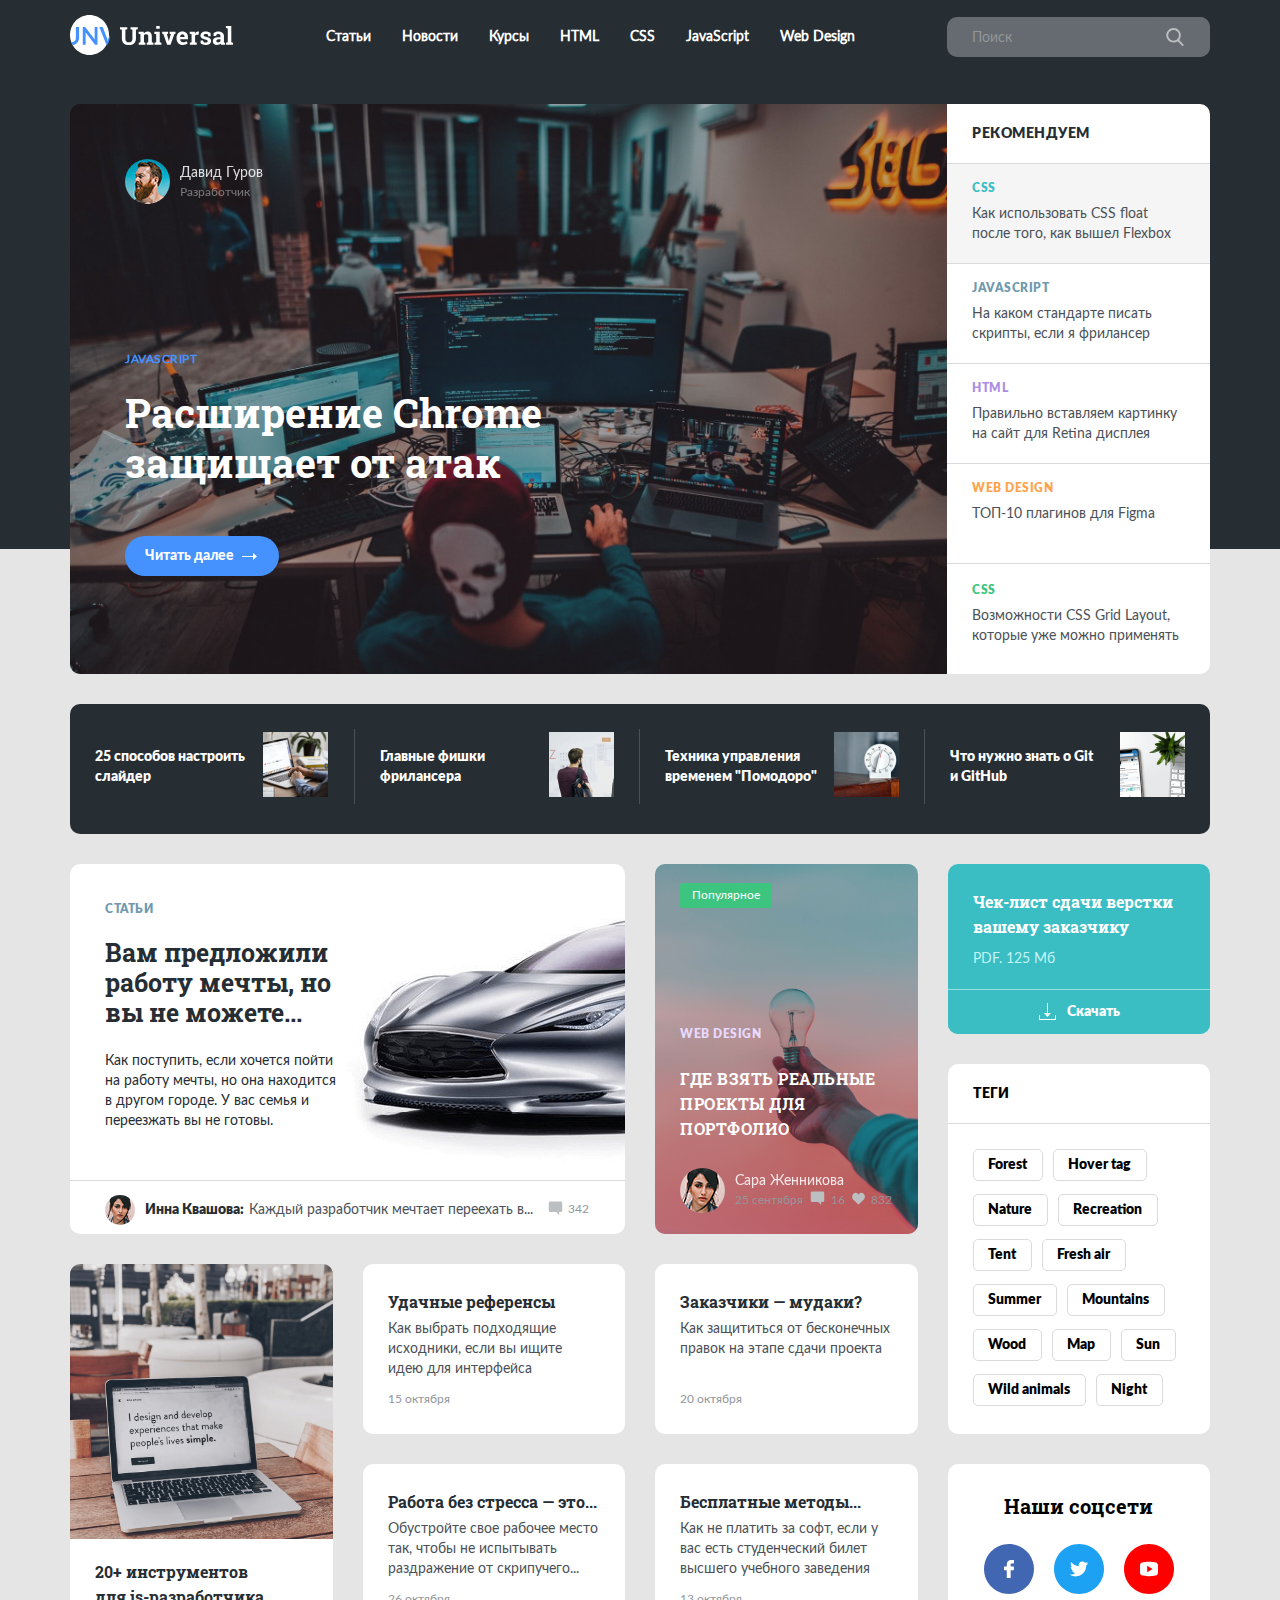
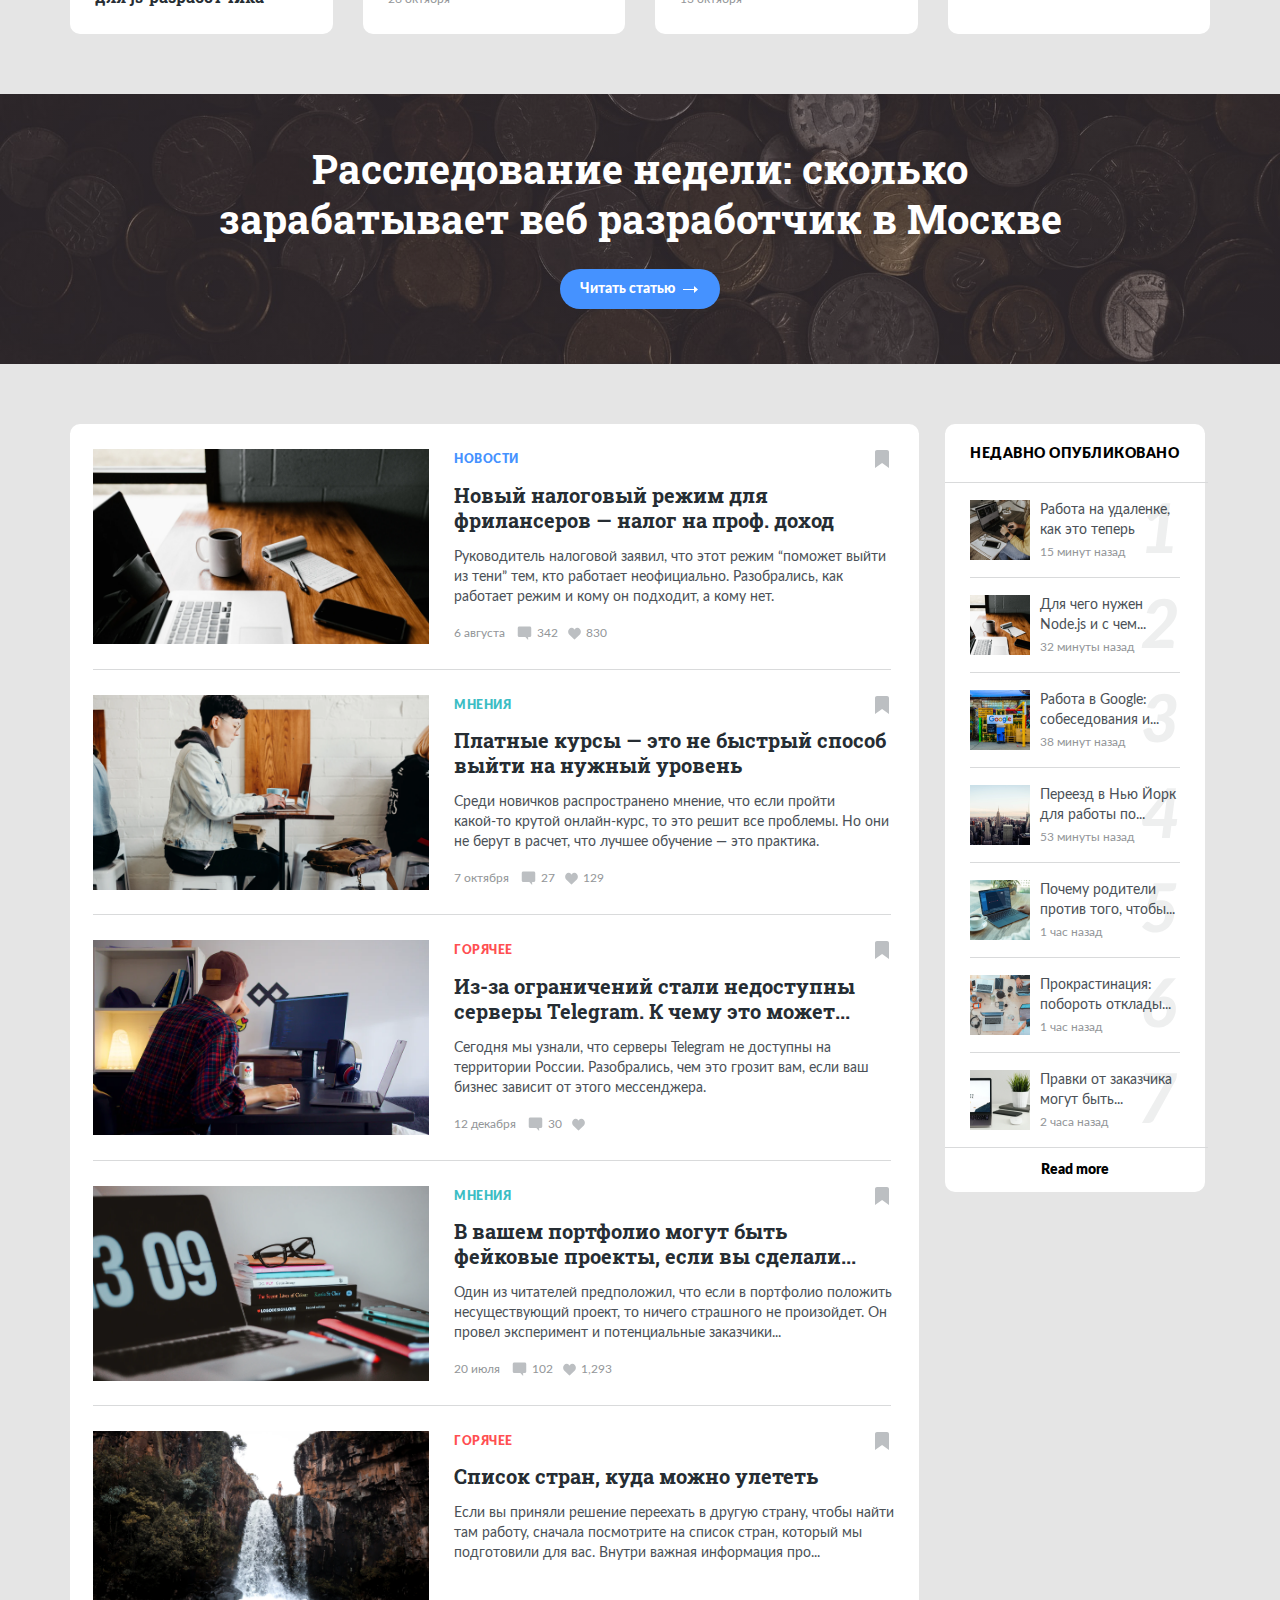
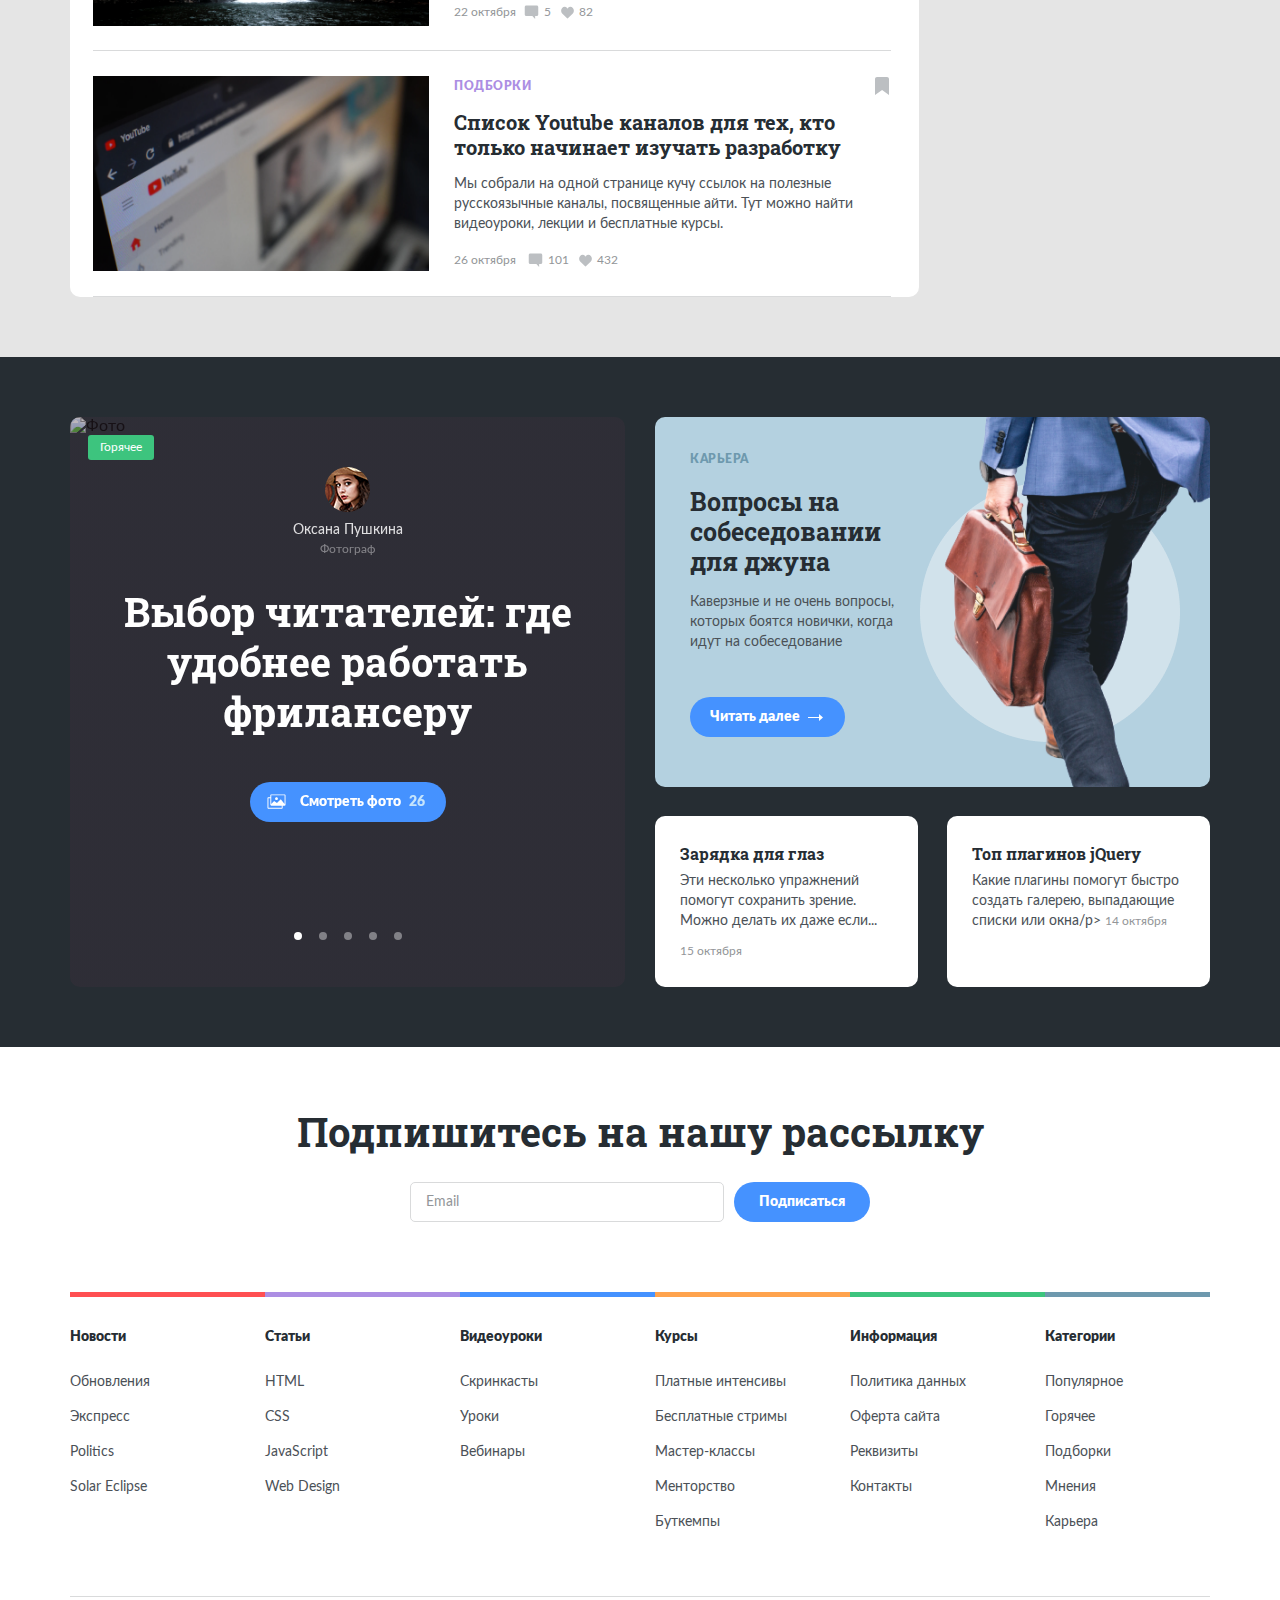
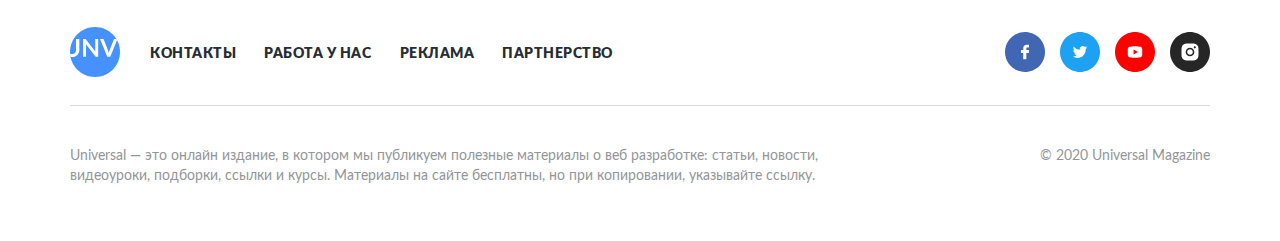
==== index.html @ e19dc3a5 "a" ====
<!DOCTYPE html>
<html lang="ru">

<head>
  <meta charset="UTF-8">
  <meta name="viewport" content="width=device-width, initial-scale=1.0">
  <title>Universal - свежие новости о веб-разработке</title>
  <link rel="icon" href="img/favicon.ico" type="image/x-icon">
  <link href="https://fonts.googleapis.com/css2?family=Roboto+Slab:wght@700&display=swap" rel="stylesheet">
  <link rel="stylesheet" href="css/swiper-bundle.min.css">
  <link rel="stylesheet" href="css/style.css">
</head>

<body>
  <header class="header">
    <div class="container">
      <div class="header-nav">
        <a href="/universal" class="header__logo">
          <img src="img/header/main-logo.svg" alt="Universal" class="header-nav__logo">
        </a>
        <div class="header__wrapper header__wrapper_mobile">
          <ul class="header-nav__ul header-nav__ul_mobile_visible">
            <li class="header-nav__item_mobile_visible">
              <form action="#" class="header-nav__search">
                <input type="text" class="header-nav__input" placeholder="Поиск">
                <button class="header-nav__button">
                  <img src="img/header/Search-icon.svg" alt="Иконка: поиск">
                </button>
              </form>
            </li>
            <li class="header-nav__item"><a href="#" class="header-nav__link">Статьи</a></li>
            <li class="header-nav__item"><a href="#" class="header-nav__link">Новости</a></li>
            <li class="header-nav__item"><a href="#" class="header-nav__link">Курсы</a></li>
            <li class="header-nav__item"><a href="#" class="header-nav__link">HTML</a></li>
            <li class="header-nav__item"><a href="#" class="header-nav__link">CSS</a></li>
            <li class="header-nav__item"><a href="#" class="header-nav__link">JavaScript</a></li>
            <li class="header-nav__item"><a href="#" class="header-nav__link">Web Design</a></li>
          </ul>
        </div>
        <form action="#" class="header-nav__search header-nav__search_mobile_hidden">
          <input type="text" class="header-nav__input" placeholder="Поиск">
          <button class="header-nav__button">
            <img src="img/header/Search-icon.svg" alt="Иконка: поиск">
          </button>
        </form>
        <button class="menu-button header-nav__menu-button">
          <span class="menu-button__line"></span>
          <span class="menu-button__line"></span>
          <span class="menu-button__line"></span>
        </button>
      </div>
    </div>
  </header>

  <main class="main-info">
    <div class="container">
      <div class="main-info__wrapper">
        <div id="css" class="main-info__left main-info__left_active">
          <img src="img/main/main-bg.jpg" alt="#" class="main-info__image">
          <a href="#" class="main-info__profile">
            <img src="img/main/user-avatar.png" alt="Давид Гуров" class="main-info__avatar">
            <div class="main-info__user">
              <span class="main-info__username">Давид Гуров</span>
              <span class="main-info__text">Разработчик</span>
            </div>
          </a>
          <div class="main-info__text-wrapper">
            <div class="main-info__text-block">
              <span class="main-info__subtitle">JavaScript</span>
              <h1 class="main-info__title">Расширение Chrome защищает от атак</h1>
            </div>
            <a href="/universal/article.html" class="button main-info__button">
              <span class="button__text">Читать далее</span>
              <img src="img/Button-Arrow.svg" alt="Иконка: стрелка" class="button__arrow">
            </a>
          </div>
        </div>
        <div id="javascript" class="main-info__left">
          <img src="img/news/photo-large-1.png" alt="#" class="main-info__image">
          <a href="/universal/article.html" class="main-info__profile">
            <img src="img/main/user-avatar.png" alt="Давид Гуров" class="main-info__avatar">
            <div class="main-info__user">
              <span class="main-info__username">Давид Гуров</span>
              <span class="main-info__text">Разработчик</span>
            </div>
          </a>
          <div class="main-info__text-wrapper">
            <div class="main-info__text-block">
              <span class="main-info__subtitle">JavaScript</span>
              <h1 class="main-info__title">Расширение Firefox защищает от атак</h1>
            </div>
            <a href="#" class="button main-info__button">
              <span class="button__text">Читать далее</span>
              <img src="img/Button-Arrow.svg" alt="Иконка: стрелка" class="button__arrow">
            </a>
          </div>
        </div>
        <div id="html" class="main-info__left">
          <img src="img/news/photo-large-2.png" alt="#" class="main-info__image">
          <a href="/universal/article.html" class="main-info__profile">
            <img src="img/main/user-avatar.png" alt="Давид Гуров" class="main-info__avatar">
            <div class="main-info__user">
              <span class="main-info__username">Давид Гуров</span>
              <span class="main-info__text">Разработчик</span>
            </div>
          </a>
          <div class="main-info__text-wrapper">
            <div class="main-info__text-block">
              <span class="main-info__subtitle">JavaScript</span>
              <h1 class="main-info__title">Расширение Yandex защищает от атак</h1>
            </div>
            <a href="/universal/article.html" class="button main-info__button">
              <span class="button__text">Читать далее</span>
              <img src="img/Button-Arrow.svg" alt="Иконка: стрелка" class="button__arrow">
            </a>
          </div>
        </div>
        <div id="web-design" class="main-info__left">
          <img src="img/other-articles/slider-1.jpg" alt="#" class="main-info__image">
          <a href="#" class="main-info__profile">
            <img src="img/main/user-avatar.png" alt="Давид Гуров" class="main-info__avatar">
            <div class="main-info__user">
              <span class="main-info__username">Давид Гуров</span>
              <span class="main-info__text">Разработчик</span>
            </div>
          </a>
          <div class="main-info__text-wrapper">
            <div class="main-info__text-block">
              <span class="main-info__subtitle">JavaScript</span>
              <h1 class="main-info__title">Расширение Opera защищает от атак</h1>
            </div>
            <a href="/universal/article.html" class="button main-info__button">
              <span class="button__text">Читать далее</span>
              <img src="img/Button-Arrow.svg" alt="Иконка: стрелка" class="button__arrow">
            </a>
          </div>
        </div>
        <div id="css-grid" class="main-info__left">
          <img src="img/news/photo-large-6.png" alt="#" class="main-info__image">
          <a href="#" class="main-info__profile">
            <img src="img/main/user-avatar.png" alt="Давид Гуров" class="main-info__avatar">
            <div class="main-info__user">
              <span class="main-info__username">Давид Гуров</span>
              <span class="main-info__text">Разработчик</span>
            </div>
          </a>
          <div class="main-info__text-wrapper">
            <div class="main-info__text-block">
              <span class="main-info__subtitle">JavaScript</span>
              <h1 class="main-info__title">Расширение Edge защищает от атак</h1>
            </div>
            <a href="/universal/article.html" class="button main-info__button">
              <span class="button__text">Читать далее</span>
              <img src="img/Button-Arrow.svg" alt="Иконка: стрелка" class="button__arrow">
            </a>
          </div>
        </div>
        <div class="main-info__right">
          <div class="main-info__recommend">
            <h2 class="main-info__recommend-title">Рекомендуем</h2>
          </div>
          <div class="main-info__tabs-wrapper">
            <div class="main-info__tabs">
              <div data-target="#css" class="main-info__tab main-info__tab_active">
                <h3 class="main-info__tab-title main-info__tab-title_css">Css</h3>
                <p class="main-info__tab-text">Как использовать <span class="main-info__tab-text_uppercase">css</span>
                  float после
                  того, как вышел Flexbox</p>
              </div>
              <div data-target="#javascript" class="main-info__tab">
                <h3 class="main-info__tab-title main-info__tab-title_js">JavaScript</h3>
                <p class="main-info__tab-text">На каком стандарте писать скрипты, если я фрилансер</p>
              </div>
              <div data-target="#html" class="main-info__tab">
                <h3 class="main-info__tab-title main-info__tab-title_html">Html</h3>
                <p class="main-info__tab-text">Правильно вставляем картинку на сайт для Retina дисплея</p>
              </div>
              <div data-target="#web-design" class="main-info__tab">
                <h3 class="main-info__tab-title main-info__tab-title_web">Web Design</h3>
                <p class="main-info__tab-text"><span class="main-info__tab-text_uppercase">Топ</span>-10 плагинов для
                  Figma</p>
              </div>
              <div data-target="#css-grid" class="main-info__tab">
                <h3 class="main-info__tab-title main-info__tab-title_css-green">Css</h3>
                <p class="main-info__tab-text">Возможности <span class="main-info__tab-text_uppercase">Css</span> Grid
                  Layout,
                  которые
                  уже можно применять</p>
              </div>
            </div>
          </div>
        </div>
      </div>
    </div>
  </main>

  <section class="articles">
    <div class="container">
      <div class="features">
        <div class="features__wrapper">
          <h2 class="features__title features__title_slider"><a href="#" class="features__link">25 способов настроить слайдер</a></h2>
          <a href="#" class="features__link"><img src="img/articles/feature-1.png" alt="Фото: 25 способов настроить слайдер" class="features__img"></a>
        </div>
        <div class="features__wrapper">
          <h2 class="features__title"><a href="#" class="features__link">Главные фишки фрилансера</a></h2>
          <a href="#" class="features__link"><img src="img/articles/feature-2.png" alt="Фото: Главные фишки фрилансера" class="features__img"></a>
        </div>
        <div class="features__wrapper">
          <h2 class="features__title features__title_pomodoro"><a href="#" class="features__link">Техника управления временем "Помодоро"</a></h2>
          <a href="#" class="features__link">
            <img src="img/articles/feature-3.png" alt="Фото: Техника управления временем ''Помодоро''"
              class="features__img">
          </a>
        </div>
        <div class="features__wrapper">
          <h2 class="features__title"><a href="#" class="features__link">Что нужно знать о Git и&nbsp;GitHub</a></h2>
          <a href="#" class="features__link"><img src="img/articles/feature-4.png" alt="Фото: Что нужно знать о Git и GitHub" class="features__img"></a>
        </div>
      </div>
      <div class="articles-grid">
        <div class="dreamwork articles__card articles__card_dreamwork">
          <a href="/universal/article.html" class="dreamwork__card-link">
            <div class="dreamwork__text">
              <span class="dreamwork__subtitle">Статьи</span>
              <h2 class="dreamwork__title">Вам предложили работу мечты, но вы не можете...</h2>
              <p class="dreamwork__description">Как поступить, если хочется пойти на работу мечты, но она находится
                в&nbsp;другом городе. У вас семья и переезжать вы не
                готовы.</p>
            </div>
          </a>
          <div class="dreamwork__wrapper">
            <img src="img/articles/user-img.png" alt="Аватар пользователя" class="dreamwork__avatar">
            <span class="dreamwork__username">Инна Квашова:</span>
            <span class="dreamwork__comment">Каждый разработчик мечтает переехать в...</span>
            <a href="/universal/article.html#comments" class="dreamwork__link">
              <svg width="15" height="14" viewBox="0 0 15 14" fill="none" xmlns="http://www.w3.org/2000/svg">
                <path fill-rule="evenodd" clip-rule="evenodd"
                  d="M11.1346 10.9998V13.9998L8.36064 10.9998H2.25C1.42157 10.9998 0.75 10.3282 0.75 9.49976V1.99976C0.75 1.17133 1.42157 0.499756 2.25 0.499756H12.75C13.5784 0.499756 14.25 1.17133 14.25 1.99976V9.49976C14.25 10.3282 13.5784 10.9998 12.75 10.9998H11.1346Z"
                  fill="currentColor" />
              </svg>
            </a>
            <span class="numbers dreamwork__comment-numbers">342</span>
          </div>
        </div>
        <div class="web-design articles__card articles__card_web-design">
          <a href="/universal/article.html" class="web-design__card-link">
            <div class="web-design__text">
              <span class="web-design__subtitle">Web Design</span>
              <h2 class="web-design__title">Где взять реальные проекты для портфолио</h2>
            </div>
          </a>
          <div class="web-design__wrapper">
            <img src="img/articles/user-img.png" alt="Аватар пользователя" class="web-design__avatar">
            <div class="web-design__link-text">
              <span class="web-design__username">Сара Женникова</span>
              <div class="web-design__comment">
                <time class="date web-design__date" datetime="2020-09-25">25 сентября</time>
                <a href="/universal/article.html#comments" class="web-design__link">
                  <svg width="15" height="14" viewBox="0 0 15 14" fill="none" xmlns="http://www.w3.org/2000/svg">
                    <path fill-rule="evenodd" clip-rule="evenodd"
                      d="M11.1346 10.9998V13.9998L8.36064 10.9998H2.25C1.42157 10.9998 0.75 10.3282 0.75 9.49976V1.99976C0.75 1.17133 1.42157 0.499756 2.25 0.499756H12.75C13.5784 0.499756 14.25 1.17133 14.25 1.99976V9.49976C14.25 10.3282 13.5784 10.9998 12.75 10.9998H11.1346Z"
                      fill="currentColor" />
                  </svg>
                </a>
                <span class="numbers web-design__numbers">16</span>
                <button class="heart web-design__button">
                  <svg width="13" height="13" viewBox="0 0 13 13" fill="none" xmlns="http://www.w3.org/2000/svg">
                    <path fill-rule="evenodd" clip-rule="evenodd"
                      d="M11.8391 1.96033C11.1701 1.2119 10.2807 0.800049 9.33459 0.800049C8.38831 0.800049 7.59423 1.2119 6.925 1.96033L6.49998 2.63921L6.075 1.96033C5.40597 1.2119 4.61164 0.800049 3.66557 0.800049C2.71953 0.800049 1.82982 1.2119 1.16086 1.96033C-0.220288 3.50554 -0.220288 6.01968 1.16086 7.56429L6.10991 12.3207C6.19083 12.4116 6.29157 12.4672 6.39682 12.4886C6.43211 12.4964 6.46761 12.5 6.50317 12.5C6.64318 12.5 6.78341 12.4403 6.89004 12.3207L11.8391 7.56429C13.2203 6.01968 13.2203 3.50554 11.8391 1.96033Z"
                      fill="currentColor" />
                  </svg>
                </button>
                <span class="numbers web-design__numbers">832</span>
              </div>
            </div>
          </div>
          <span class="web-design__label">Популярное</span>
        </div>
        <div class="tools articles__card articles__card_tools">
          <a href="/universal/article.html" class="tools__link">
            <img src="img/articles/tools-img.png" alt="Фото" class="tools__image">
            <h2 class="tools__title">20+ инструментов для js-разработчика</h2>
          </a>
        </div>
        <div class="other-article articles__card articles__card_referens">
          <a href="/universal/article.html" class="other-article__link">
            <h2 class="other-article__title">Удачные референсы</h2>
            <p class="other-article__description other-article__description_referens">Как выбрать подходящие исходники,
              если вы ищите идею для интерфейса</p>
            <time class="date other-article__date" datetime="2020-10-15">15 октября</time>
          </a>
        </div>
        <div class="other-article articles__card articles__card_customers">
          <a href="/universal/article.html" class="other-article__link">
            <h2 class="other-article__title">Заказчики — мудаки?</h2>
            <p class="other-article__description other-article__description_customers">Как защититься от бесконечных
              правок на этапе сдачи проекта</p>
            <time class="date other-article__date" datetime="2020-10-20">20 октября</time>
          </a>
        </div>
        <div class="other-article articles__card articles__card_work">
          <a href="/universal/article.html" class="other-article__link">
            <h2 class="other-article__title">Работа без стресса — это...</h2>
            <p class="other-article__description">Обустройте свое рабочее место так, чтобы не испытывать раздражение от
              скрипучего...</p>
            <time class="date other-article__date" datetime="2020-10-26">26 октября</time>
          </a>
        </div>
        <div class="other-article articles__card articles__card_free">
          <a href="/universal/article.html" class="other-article__link">
            <h2 class="other-article__title">Бесплатные методы...</h2>
            <p class="other-article__description other-article__description_free">Как не платить за софт, если у вас
              есть студенческий билет высшего
              учебного заведения</p>
            <time class="date other-article__date" datetime="2020-10-13">13 октября</time>
          </a>
        </div>
        <div class="download articles__card articles__card_download">
          <div class="download__text">
            <h2 class="download__title">Чек-лист сдачи верстки вашему заказчику</h2>
            <span class="download__subtitle">PDF. 125 Мб</span>
          </div>
          <button class="download__button">
            <img src="img/articles/Download.svg" alt="Иконка" class="download__icon">
            Скачать
          </button>
        </div>
        <div class="tags articles__card articles__card_tags">
          <h2 class="tags__title">Теги</h2>
          <div class="tags__group">
            <button class="tags__button"><span class="tags__button-text">Forest</span></button>
            <button class="tags__button"><span class="tags__button-text">Hover tag</span></button>
            <button class="tags__button"><span class="tags__button-text">Nature</span></button>
            <button class="tags__button"><span class="tags__button-text">Recreation</span></button>
            <button class="tags__button"><span class="tags__button-text">Tent</span></button>
            <button class="tags__button"><span class="tags__button-text">Fresh air</span></button>
            <button class="tags__button"><span class="tags__button-text">Summer</span></button>
            <button class="tags__button"><span class="tags__button-text">Mountains</span></button>
            <button class="tags__button"><span class="tags__button-text">Wood</span></button>
            <button class="tags__button"><span class="tags__button-text">Map</span></button>
            <button class="tags__button"><span class="tags__button-text">Sun</span></button>
            <button class="tags__button"><span class="tags__button-text">Wild animals</span></button>
            <button class="tags__button"><span class="tags__button-text">Night</span></button>
          </div>
        </div>
        <div class="social articles__card articles__card_social">
          <h2 class="social__title">Наши соцсети</h2>
          <div class="social-wrapper">
            <a href="https://www.facebook.com/" class="social__link" target="blank"><img src="img/facebook.svg" alt="Иконка" class="social__icon"></a>
            <a href="https://twitter.com/?lang=ru" class="social__link" target="blank"><img src="img/twitter.svg" alt="Иконка" class="social__icon"></a>
            <a href="https://www.youtube.com/?gl=RU&hl=ru" class="social__link" target="blank"><img src="img/youtube.svg" alt="Иконка" class="social__icon"></a>
          </div>
        </div>
      </div>
    </div>
  </section>

  <section class="promo">
    <div class="promo-wrapper">
      <h2 class="promo__title">Расследование недели: сколько зарабатывает веб разработчик в Москве</h2>
      <a href="/universal/article.html" class="button promo__button">
        <span class="button__text">Читать статью</span>
        <img src="img/Button-Arrow.svg" alt="Иконка: вперед" class="button__arrow">
      </a>
    </div>
  </section>

  <section class="news">
    <div class="container">
      <div class="news__wrapper">
        <div class="news__left">
          <div class="news__card">
            <a href="/universal/article.html" class="news__card-link"><img src="img/news/photo-large-1.png"
                alt="Новости" class="news__card-image"></a>
            <div class="news__card-text">
              <a href="/universal/article.html" class="news__card-link"><span
                  class="news__card-subtitle news__card-subtitle_blue">Новости</span></a>
              <h2 class="news__card-title"><a href="/universal/article.html" class="news__card-link">Новый налоговый
                  режим для фрилансеров — налог на проф. доход</a></h2>
              <p class="news__card-description"><a href="/universal/article.html" class="news__card-link">Руководитель
                  налоговой заявил, что этот режим “поможет выйти из тени” тем, кто работает неофициально. Разобрались,
                  как
                  работает режим и кому он подходит, а кому нет.</a></p>

              <div class="news__card-bottom">
                <span class="date news__card-date">6 августа</span>
                <a href="/universal/article.html#comments" class="news__card-bottom-link">
                  <svg width="15" height="14" viewBox="0 0 15 14" fill="none" xmlns="http://www.w3.org/2000/svg">
                    <path fill-rule="evenodd" clip-rule="evenodd"
                      d="M11.1346 10.9998V13.9998L8.36064 10.9998H2.25C1.42157 10.9998 0.75 10.3282 0.75 9.49976V1.99976C0.75 1.17133 1.42157 0.499756 2.25 0.499756H12.75C13.5784 0.499756 14.25 1.17133 14.25 1.99976V9.49976C14.25 10.3282 13.5784 10.9998 12.75 10.9998H11.1346Z"
                      fill="currentColor" />
                  </svg>
                </a>
                <span class="numbers news__card-numbers">342</span>
                <button class="heart news__card-button">
                  <svg width="13" height="13" viewBox="0 0 13 13" fill="none" xmlns="http://www.w3.org/2000/svg">
                    <path fill-rule="evenodd" clip-rule="evenodd"
                      d="M11.8391 1.96033C11.1701 1.2119 10.2807 0.800049 9.33459 0.800049C8.38831 0.800049 7.59423 1.2119 6.925 1.96033L6.49998 2.63921L6.075 1.96033C5.40597 1.2119 4.61164 0.800049 3.66557 0.800049C2.71953 0.800049 1.82982 1.2119 1.16086 1.96033C-0.220288 3.50554 -0.220288 6.01968 1.16086 7.56429L6.10991 12.3207C6.19083 12.4116 6.29157 12.4672 6.39682 12.4886C6.43211 12.4964 6.46761 12.5 6.50317 12.5C6.64318 12.5 6.78341 12.4403 6.89004 12.3207L11.8391 7.56429C13.2203 6.01968 13.2203 3.50554 11.8391 1.96033Z"
                      fill="currentColor" />
                  </svg>
                  </button>
                <span class="numbers news__card-numbers">830</span>
              </div>
              <div class="flag news__card-flag">
                <svg width="20" height="20" viewBox="0 0 20 20" fill="none" xmlns="http://www.w3.org/2000/svg">
                  <path fill-rule="evenodd" clip-rule="evenodd"
                    d="M5 1H15C16.1046 1 17 1.89543 17 3V19L10.0949 14L3 19V3C3 1.89543 3.89543 1 5 1Z"
                    fill="currentColor" />
                </svg>
              </div>
            </div>
          </div>
          <div class="news__card">
            <a href="/universal/article.html" class="news__card-link"><img src="img/news/photo-large-2.png" alt="Мнения"
                class="news__card-image"></a>
            <div class="news__card-text">
              <a href="/universal/article.html" class="news__card-link"><span
                  class="news__card-subtitle news__card-subtitle_bluegreen">Мнения</span></a>
              <h2 class="news__card-title"><a href="/universal/article.html" class="news__card-link">Платные курсы — это
                  не быстрый способ выйти на нужный уровень</a></h2>
              <p class="news__card-description"><a href="/universal/article.html" class="news__card-link">Среди новичков
                  распространено мнение, что если пройти <br> какой-то крутой онлайн-курс, то это решит все проблемы. Но
                  они не
                  берут в расчет, что лучшее обучение — это практика.</a></p>
              <div class="news__card-bottom">
                <span class="date news__card-date">7 октября</span>
                <a href="/universal/article.html#comments" class="news__card-bottom-link">
                  <svg width="15" height="14" viewBox="0 0 15 14" fill="none" xmlns="http://www.w3.org/2000/svg">
                    <path fill-rule="evenodd" clip-rule="evenodd"
                      d="M11.1346 10.9998V13.9998L8.36064 10.9998H2.25C1.42157 10.9998 0.75 10.3282 0.75 9.49976V1.99976C0.75 1.17133 1.42157 0.499756 2.25 0.499756H12.75C13.5784 0.499756 14.25 1.17133 14.25 1.99976V9.49976C14.25 10.3282 13.5784 10.9998 12.75 10.9998H11.1346Z"
                      fill="currentColor" />
                  </svg>
                </a>
                <span class="numbers news__card-numbers">27</span>
                <button class="heart news__card-button">
                  <svg width="13" height="13" viewBox="0 0 13 13" fill="none" xmlns="http://www.w3.org/2000/svg">
                    <path fill-rule="evenodd" clip-rule="evenodd"
                      d="M11.8391 1.96033C11.1701 1.2119 10.2807 0.800049 9.33459 0.800049C8.38831 0.800049 7.59423 1.2119 6.925 1.96033L6.49998 2.63921L6.075 1.96033C5.40597 1.2119 4.61164 0.800049 3.66557 0.800049C2.71953 0.800049 1.82982 1.2119 1.16086 1.96033C-0.220288 3.50554 -0.220288 6.01968 1.16086 7.56429L6.10991 12.3207C6.19083 12.4116 6.29157 12.4672 6.39682 12.4886C6.43211 12.4964 6.46761 12.5 6.50317 12.5C6.64318 12.5 6.78341 12.4403 6.89004 12.3207L11.8391 7.56429C13.2203 6.01968 13.2203 3.50554 11.8391 1.96033Z"
                      fill="currentColor" />
                  </svg>
                </button>
                <span class="numbers news__card-numbers">129</span>
              </div>
              <div class="flag news__card-flag">
                <svg width="20" height="20" viewBox="0 0 20 20" fill="none" xmlns="http://www.w3.org/2000/svg">
                  <path fill-rule="evenodd" clip-rule="evenodd"
                    d="M5 1H15C16.1046 1 17 1.89543 17 3V19L10.0949 14L3 19V3C3 1.89543 3.89543 1 5 1Z"
                    fill="currentColor" />
                </svg>
              </div>
            </div>
          </div>
          <div class="news__card">

            <a href="/universal/article.html" class="news__card-link"><img src="img/news/photo-large-3.png"
                alt="Горячее" class="news__card-image"></a>
            <div class="news__card-text">
              <a href="/universal/article.html" class="news__card-link"><span
                  class="news__card-subtitle news__card-subtitle_red">Горячее</span></a>
              <h2 class="news__card-title"><a href="/universal/article.html" class="news__card-link">Из-за ограничений
                  стали недоступны серверы Telegram. К чему это может...</a></h2>
              <p class="news__card-description"><a href="/universal/article.html" class="news__card-link">Сегодня мы
                  узнали, что серверы Telegram не доступны на территории России. Разобрались, чем это грозит вам, если
                  ваш
                  бизнес зависит от этого мессенджера.</a></p>

              <div class="news__card-bottom">
                <span class="date news__card-date">12 декабря</span>
                <a href="/universal/article.html#comments" class="news__card-bottom-link">
                  <svg width="15" height="14" viewBox="0 0 15 14" fill="none" xmlns="http://www.w3.org/2000/svg">
                    <path fill-rule="evenodd" clip-rule="evenodd"
                      d="M11.1346 10.9998V13.9998L8.36064 10.9998H2.25C1.42157 10.9998 0.75 10.3282 0.75 9.49976V1.99976C0.75 1.17133 1.42157 0.499756 2.25 0.499756H12.75C13.5784 0.499756 14.25 1.17133 14.25 1.99976V9.49976C14.25 10.3282 13.5784 10.9998 12.75 10.9998H11.1346Z"
                      fill="currentColor" />
                  </svg>
                </a>
                <span class="numbers news__card-numbers">30</span>
                <button class="heart news__card-button">
                  <svg width="13" height="13" viewBox="0 0 13 13" fill="none" xmlns="http://www.w3.org/2000/svg">
                    <path fill-rule="evenodd" clip-rule="evenodd"
                      d="M11.8391 1.96033C11.1701 1.2119 10.2807 0.800049 9.33459 0.800049C8.38831 0.800049 7.59423 1.2119 6.925 1.96033L6.49998 2.63921L6.075 1.96033C5.40597 1.2119 4.61164 0.800049 3.66557 0.800049C2.71953 0.800049 1.82982 1.2119 1.16086 1.96033C-0.220288 3.50554 -0.220288 6.01968 1.16086 7.56429L6.10991 12.3207C6.19083 12.4116 6.29157 12.4672 6.39682 12.4886C6.43211 12.4964 6.46761 12.5 6.50317 12.5C6.64318 12.5 6.78341 12.4403 6.89004 12.3207L11.8391 7.56429C13.2203 6.01968 13.2203 3.50554 11.8391 1.96033Z"
                      fill="currentColor" />
                  </svg>
                </button>
              </div>
              <div class="flag news__card-flag">
                <svg width="20" height="20" viewBox="0 0 20 20" fill="none" xmlns="http://www.w3.org/2000/svg">
                  <path fill-rule="evenodd" clip-rule="evenodd"
                    d="M5 1H15C16.1046 1 17 1.89543 17 3V19L10.0949 14L3 19V3C3 1.89543 3.89543 1 5 1Z"
                    fill="currentColor" />
                </svg>
              </div>
            </div>
          </div>
          <div class="news__card">
            <a href="/universal/article.html" class="news__card-link"><img src="img/news/photo-large-4.png" alt="Мнения"
                class="news__card-image"></a>
            <div class="news__card-text">
              <a href="/universal/article.html" class="news__card-link"><span
                  class="news__card-subtitle news__card-subtitle_bluegreen">Мнения</span></a>
              <h2 class="news__card-title"><a href="/universal/article.html" class="news__card-link">В вашем портфолио
                  могут быть фейковые проекты, если вы сделали...</a></h2>
              <p class="news__card-description"><a href="/universal/article.html" class="news__card-link">Один из
                  читателей предположил, что если в портфолио положить несуществующий проект, то ничего страшного не
                  произойдет.
                  Он провел эксперимент и потенциальные заказчики...</a></p>
              <div class="news__card-bottom">
                <span class="date news__card-date">20 июля</span>
                <a href="/universal/article.html#comments" class="news__card-bottom-link">
                  <svg width="15" height="14" viewBox="0 0 15 14" fill="none" xmlns="http://www.w3.org/2000/svg">
                    <path fill-rule="evenodd" clip-rule="evenodd"
                      d="M11.1346 10.9998V13.9998L8.36064 10.9998H2.25C1.42157 10.9998 0.75 10.3282 0.75 9.49976V1.99976C0.75 1.17133 1.42157 0.499756 2.25 0.499756H12.75C13.5784 0.499756 14.25 1.17133 14.25 1.99976V9.49976C14.25 10.3282 13.5784 10.9998 12.75 10.9998H11.1346Z"
                      fill="currentColor" />
                  </svg>
                </a>
                <span class="numbers news__card-numbers">102</span>
                <button class="heart news__card-button">
                  <svg width="13" height="13" viewBox="0 0 13 13" fill="none" xmlns="http://www.w3.org/2000/svg">
                    <path fill-rule="evenodd" clip-rule="evenodd"
                      d="M11.8391 1.96033C11.1701 1.2119 10.2807 0.800049 9.33459 0.800049C8.38831 0.800049 7.59423 1.2119 6.925 1.96033L6.49998 2.63921L6.075 1.96033C5.40597 1.2119 4.61164 0.800049 3.66557 0.800049C2.71953 0.800049 1.82982 1.2119 1.16086 1.96033C-0.220288 3.50554 -0.220288 6.01968 1.16086 7.56429L6.10991 12.3207C6.19083 12.4116 6.29157 12.4672 6.39682 12.4886C6.43211 12.4964 6.46761 12.5 6.50317 12.5C6.64318 12.5 6.78341 12.4403 6.89004 12.3207L11.8391 7.56429C13.2203 6.01968 13.2203 3.50554 11.8391 1.96033Z"
                      fill="currentColor" />
                  </svg>
                </button>
                <span class="numbers news__card-numbers">1,293</span>
              </div>
              <div class="flag news__card-flag">
                <svg width="20" height="20" viewBox="0 0 20 20" fill="none" xmlns="http://www.w3.org/2000/svg">
                  <path fill-rule="evenodd" clip-rule="evenodd"
                    d="M5 1H15C16.1046 1 17 1.89543 17 3V19L10.0949 14L3 19V3C3 1.89543 3.89543 1 5 1Z"
                    fill="currentColor" />
                </svg>
              </div>
            </div>
          </div>
          <div class="news__card">
            <a href="/universal/article.html" class="news__card-link"><img src="img/news/photo-large-5.png"
                alt="Горячее" class="news__card-image"></a>
            <div class="news__card-text">
              <a href="/universal/article.html" class="news__card-link"><span
                  class="news__card-subtitle news__card-subtitle_red">Горячее</span></a>
              <h2 class="news__card-title"><a href="/universal/article.html" class="news__card-link">Список стран, куда
                  можно улететь</a></h2>
              <p class="news__card-description"><a href="/universal/article.html" class="news__card-link">Если вы
                  приняли решение переехать в другую страну, чтобы найти там работу, сначала посмотрите на список стран,
                  который
                  мы подготовили для вас. Внутри важная информация про...</a></p>
              <div class="news__card-bottom_contry">
                <span class="date news__card-date news__card-date_contry">22 октября</span>
                <a href="/universal/article.html#comments" class="news__card-bottom-link">
                  <svg width="15" height="14" viewBox="0 0 15 14" fill="none" xmlns="http://www.w3.org/2000/svg">
                    <path fill-rule="evenodd" clip-rule="evenodd"
                      d="M11.1346 10.9998V13.9998L8.36064 10.9998H2.25C1.42157 10.9998 0.75 10.3282 0.75 9.49976V1.99976C0.75 1.17133 1.42157 0.499756 2.25 0.499756H12.75C13.5784 0.499756 14.25 1.17133 14.25 1.99976V9.49976C14.25 10.3282 13.5784 10.9998 12.75 10.9998H11.1346Z"
                      fill="currentColor" />
                  </svg>
                </a>
                <span class="numbers news__card-numbers news__card-numbers_contry">5</span>
                <button class="heart news__card-button">
                  <svg width="13" height="13" viewBox="0 0 13 13" fill="none" xmlns="http://www.w3.org/2000/svg">
                    <path fill-rule="evenodd" clip-rule="evenodd"
                      d="M11.8391 1.96033C11.1701 1.2119 10.2807 0.800049 9.33459 0.800049C8.38831 0.800049 7.59423 1.2119 6.925 1.96033L6.49998 2.63921L6.075 1.96033C5.40597 1.2119 4.61164 0.800049 3.66557 0.800049C2.71953 0.800049 1.82982 1.2119 1.16086 1.96033C-0.220288 3.50554 -0.220288 6.01968 1.16086 7.56429L6.10991 12.3207C6.19083 12.4116 6.29157 12.4672 6.39682 12.4886C6.43211 12.4964 6.46761 12.5 6.50317 12.5C6.64318 12.5 6.78341 12.4403 6.89004 12.3207L11.8391 7.56429C13.2203 6.01968 13.2203 3.50554 11.8391 1.96033Z"
                      fill="currentColor" />
                  </svg>
                </button>
                <span class="numbers news__card-numbers news__card-numbers_contry">82</span>
              </div>
              <div class="flag news__card-flag">
                <svg width="20" height="20" viewBox="0 0 20 20" fill="none" xmlns="http://www.w3.org/2000/svg">
                  <path fill-rule="evenodd" clip-rule="evenodd"
                    d="M5 1H15C16.1046 1 17 1.89543 17 3V19L10.0949 14L3 19V3C3 1.89543 3.89543 1 5 1Z"
                    fill="currentColor" />
                </svg>
              </div>
            </div>
          </div>
          <div class="news__card">
            <a href="/universal/article.html" class="news__card-link"><img src="img/news/photo-large-6.png"
                alt="Подборки" class="news__card-image"></a>
            <div class="news__card-text">
              <a href="/universal/article.html" class="news__card-link"><span
                  class="news__card-subtitle news__card-subtitle_purple">Подборки</span></a>
              <h2 class="news__card-title"><a href="/universal/article.html" class="news__card-link">Список Youtube
                  каналов для тех, кто только начинает изучать разработку</a></h2>
              <p class="news__card-description"><a href="/universal/article.html" class="news__card-link">Мы собрали на
                  одной странице кучу ссылок на полезные русскоязычные каналы, посвященные айти. Тут можно найти
                  видеоуроки,
                  лекции и бесплатные курсы.</a></p>
              <div class="news__card-bottom">
                <span class="date news__card-date">26 октября</span>
                <a href="/universal/article.html#comments" class="news__card-bottom-link">
                  <svg width="15" height="14" viewBox="0 0 15 14" fill="none" xmlns="http://www.w3.org/2000/svg">
                    <path fill-rule="evenodd" clip-rule="evenodd"
                      d="M11.1346 10.9998V13.9998L8.36064 10.9998H2.25C1.42157 10.9998 0.75 10.3282 0.75 9.49976V1.99976C0.75 1.17133 1.42157 0.499756 2.25 0.499756H12.75C13.5784 0.499756 14.25 1.17133 14.25 1.99976V9.49976C14.25 10.3282 13.5784 10.9998 12.75 10.9998H11.1346Z"
                      fill="currentColor" />
                  </svg>
                </a>
                <span class="numbers news__card-numbers">101</span>
                <button class="heart news__card-button">
                  <svg width="13" height="13" viewBox="0 0 13 13" fill="none" xmlns="http://www.w3.org/2000/svg">
                    <path fill-rule="evenodd" clip-rule="evenodd"
                      d="M11.8391 1.96033C11.1701 1.2119 10.2807 0.800049 9.33459 0.800049C8.38831 0.800049 7.59423 1.2119 6.925 1.96033L6.49998 2.63921L6.075 1.96033C5.40597 1.2119 4.61164 0.800049 3.66557 0.800049C2.71953 0.800049 1.82982 1.2119 1.16086 1.96033C-0.220288 3.50554 -0.220288 6.01968 1.16086 7.56429L6.10991 12.3207C6.19083 12.4116 6.29157 12.4672 6.39682 12.4886C6.43211 12.4964 6.46761 12.5 6.50317 12.5C6.64318 12.5 6.78341 12.4403 6.89004 12.3207L11.8391 7.56429C13.2203 6.01968 13.2203 3.50554 11.8391 1.96033Z"
                      fill="currentColor" />
                  </svg>
                </button>
                <span class="numbers news__card-numbers">432</span>
              </div>
              <div class="flag news__card-flag">
                <svg width="20" height="20" viewBox="0 0 20 20" fill="none" xmlns="http://www.w3.org/2000/svg">
                  <path fill-rule="evenodd" clip-rule="evenodd"
                    d="M5 1H15C16.1046 1 17 1.89543 17 3V19L10.0949 14L3 19V3C3 1.89543 3.89543 1 5 1Z"
                    fill="currentColor" />
                </svg>
              </div>
            </div>
          </div>
        </div>
        <aside class="news__right">
          <h2 class="news__title">Недавно опубликовано</h2>
          <div class="news__post">
            <a href="/universal/article.html" class="news__post-link">
              <img src="img/news/photo-small-1.png" alt="Работа на удаленке" class="news__post-image">
              <div class="news__post-text">
                <h3 class="news__post-title">Работа на удаленке, как это теперь</h3>
                <span class="time news__post-time">15 минут назад</span>
              </div>
            </a>
            <img src="img/news/1.svg" alt="1" class="news__post-icon">
          </div>
          <div class="news__post">
            <a href="/universal/article.html" class="news__post-link">
              <img src="img/news/photo-small-2.png" alt="Работа на удаленке" class="news__post-image">
              <div class="news__post-text">
                <h3 class="news__post-title">Для чего нужен Node.js и с чем...</h3>
                <span class="time news__post-time">32 минуты назад</span>
              </div>
            </a>
            <img src="img/news/2.svg" alt="2" class="news__post-icon">
          </div>
          <div class="news__post">
            <a href="/universal/article.html" class="news__post-link">
              <img src="img/news/photo-small-3.png" alt="Работа на удаленке" class="news__post-image">
              <div class="news__post-text">
                <h3 class="news__post-title">Работа в Google: собеседования и...</h3>
                <span class="time news__post-time">38 минут назад</span>
              </div>
            </a>
            <img src="img/news/3.svg" alt="3" class="news__post-icon">
          </div>
          <div class="news__post">
            <a href="/universal/article.html" class="news__post-link">
              <img src="img/news/photo-small-4.png" alt="Работа на удаленке" class="news__post-image">
              <div class="news__post-text">
                <h3 class="news__post-title">Переезд в Нью Йорк для работы по...</h3>
                <span class="time news__post-time">53 минуты назад</span>
              </div>
            </a>
            <img src="img/news/4.svg" alt="4" class="news__post-icon">
          </div>
          <div class="news__post">
            <a href="/universal/article.html" class="news__post-link">
              <img src="img/news/photo-small-5.png" alt="Работа на удаленке" class="news__post-image">
              <div class="news__post-text">
                <h3 class="news__post-title">Почему родители против того, чтобы...</h3>
                <span class="time news__post-time">1 час назад</span>
              </div>
            </a>
            <img src="img/news/5.svg" alt="5" class="news__post-icon">
          </div>
          <div class="news__post">
            <a href="/universal/article.html" class="news__post-link">
              <img src="img/news/photo-small-6.png" alt="Работа на удаленке" class="news__post-image">
              <div class="news__post-text">
                <h3 class="news__post-title">Прокрастинация: побороть отклады...</h3>
                <span class="time news__post-time">1 час назад</span>
              </div>
            </a>
            <img src="img/news/6.svg" alt="6" class="news__post-icon">
          </div>
          <div class="news__post">
            <a href="/universal/article.html" class="news__post-link">
              <img src="img/news/photo-small-7.png" alt="Работа на удаленке" class="news__post-image">
              <div class="news__post-text">
                <h3 class="news__post-title">Правки от заказчика могут быть...</h3>
                <span class="time news__post-time">2 часа назад</span>
              </div>
            </a>
            <img src="img/news/7.svg" alt="7" class="news__post-icon">
          </div>
          <button class="news__post-button">Read more</button>
        </aside>
      </div>
    </div>
  </section>

  <section class="other-articles">
    <div class="container">
      <div class="other-articles__wrapper">
        <!-- Slider main container -->
        <div class="swiper-container photo-slider">
          <!-- Additional required wrapper -->
          <div class="swiper-wrapper">
            <!-- Slides -->
            <div class="swiper-slide photo-slider__item">
              <img src="img/other-articles/slider-1.jpg" alt="Фото" class="photo-slider__image">
            </div>
            <div class="swiper-slide photo-slider__item">
              <img src="img/news/photo-large-1.png" alt="Фото" class="photo-slider__image">
            </div>
            <div class="swiper-slide photo-slider__item">
              <img src="img/news/photo-large-2.png" alt="Фото" class="photo-slider__image">
            </div>
            <div class="swiper-slide photo-slider__item">
              <img src="img/news/photo-large-3.png" alt="Фото" class="photo-slider__image">
            </div>
            <div class="swiper-slide photo-slider__item">
              <img src="img/news/photo-large-4.png" alt="Фото" class="photo-slider__image">
            </div>
          </div>
          <!-- If we need pagination -->
          <div class="photo-slider__pagination"></div>
          <div class="photo-slider__wrapper">
            <div class="photo-slider__text">
              <div class="photo-slider__profile">
                <img src="img/other-articles/avatar.png" alt="Аватар" class="photo-slider__avatar">
                <span class="photo-slider__username">Оксана Пушкина</span>
                <span class="photo-slider__subtitle">Фотограф</span>
              </div>
              <h2 class="photo-slider__title">Выбор читателей: где удобнее работать фрилансеру</h2>
              <button class="button photo-slider__button">
                <img src="img/other-articles/Images.svg" alt="Иконка" class="photo-slider__icon">
                <span class="photo-slider__button-text">Смотреть фото</span>
                <span class="photo-slider__button-text photo-slider__button-text_numbers">26</span>
              </button>
            </div>
            <span class="photo-slider__label">Горячее</span>
          </div>
        </div>

        <div class="other-articles__cards">
          <div class="other-articles__card">
            <div class="other-articles__card-text">
              <span class="other-articles__card-subtitle">Карьера</span>
              <h2 class="other-articles__card-title">Вопросы на собеседовании для джуна</h2>
              <p class="other-articles__card-description">Каверзные и не очень вопросы, которых боятся новички, когда
                идут на собеседование</p>
              <a href="/universal/article.html" class="button other-articles__button">
                <span class="other-articles__button-text">Читать далее</span>
                <img src="img/Button-Arrow.svg" alt="Иконка" class="other-articles__button-icon">
              </a>
            </div>
          </div>
          <div class="other-articles__card_small">

            <div class="other-articles__card-text_small">
              <h2 class="other-articles__card-title_small"><a href="/universal/article.html"
                  class="other-articles__card_link">Зарядка для глаз</a></h2>
              <p class="other-articles__card-description_small"><a href="/universal/article.html"
                  class="other-articles__card_link">Эти несколько упражнений помогут сохранить зрение. Можно делать их
                  даже если...</a></p>
              <span class="date other-articles__card-date">15 октября</span>
            </div>
          </div>
          <div class="other-articles__card_small">

            <div class="other-articles__card-text_small">
              <h2 class="other-articles__card-title_small"><a href="/universal/article.html"
                  class="other-articles__card_link">Топ плагинов jQuery</a></h2>
              <p class="other-articles__card-description_small"><a href="/universal/article.html"
                  class="other-articles__card_link">Какие плагины помогут быстро создать галерею, выпадающие списки или
                  окна</a>/p>
                <span class="date other-articles__card-date">14 октября</span>
            </div>
          </div>
        </div>
      </div>
    </div>
  </section>

  <footer class="footer">
    <div class="container">
      <div class="footer-top">
        <h2 class="footer__title">Подпишитесь на нашу рассылку</h2>
        <form action="send.php" method="POST" class="footer__form form">
          <input type="email" name="email" class="footer__input" placeholder="Email" required>
          <button class="button footer__button">
            <span class="footer__button-text">Подписаться</span>
          </button>
        </form>
      </div>
      <div class="footer-grid">
        <div class="footer-grid__wrapper footer-grid__wrapper_red">
          <h3 class="footer-grid__title">Новости</h3>
          <ul class="footer-grid__ul">
            <li class="footer-grid__item"><a href="#" class="footer-grid__link">Обновления</a></li>
            <li class="footer-grid__item"><a href="#" class="footer-grid__link">Экспресс</a></li>
            <li class="footer-grid__item"><a href="#" class="footer-grid__link">Politics</a></li>
            <li class="footer-grid__item"><a href="#" class="footer-grid__link">Solar Eclipse</a></li>
          </ul>
        </div>
        <div class="footer-grid__wrapper footer-grid__wrapper_purple">
          <h3 class="footer-grid__title">Статьи</h3>
          <ul class="footer-grid__ul">
            <li class="footer-grid__item"><a href="#" class="footer-grid__link">HTML</a></li>
            <li class="footer-grid__item"><a href="#" class="footer-grid__link">CSS</a></li>
            <li class="footer-grid__item"><a href="#" class="footer-grid__link">JavaScript</a></li>
            <li class="footer-grid__item"><a href="#" class="footer-grid__link">Web Design</a></li>
          </ul>
        </div>
        <div class="footer-grid__wrapper footer-grid__wrapper_blue">
          <h3 class="footer-grid__title">Видеоуроки</h3>
          <ul class="footer-grid__ul">
            <li class="footer-grid__item"><a href="#" class="footer-grid__link">Скринкасты</a></li>
            <li class="footer-grid__item"><a href="#" class="footer-grid__link">Уроки</a></li>
            <li class="footer-grid__item"><a href="#" class="footer-grid__link">Вебинары</a></li>
          </ul>
        </div>
        <div class="footer-grid__wrapper footer-grid__wrapper_orange">
          <h3 class="footer-grid__title">Курсы</h3>
          <ul class="footer-grid__ul">
            <li class="footer-grid__item"><a href="#" class="footer-grid__link">Платные интенсивы</a></li>
            <li class="footer-grid__item"><a href="#" class="footer-grid__link">Бесплатные стримы</a></li>
            <li class="footer-grid__item"><a href="#" class="footer-grid__link">Мастер-классы</a></li>
            <li class="footer-grid__item"><a href="#" class="footer-grid__link">Менторство</a></li>
            <li class="footer-grid__item"><a href="#" class="footer-grid__link">Буткемпы</a></li>
          </ul>
        </div>
        <div class="footer-grid__wrapper footer-grid__wrapper_green">
          <h3 class="footer-grid__title">Информация</h3>
          <ul class="footer-grid__ul">
            <li class="footer-grid__item"><a href="#" class="footer-grid__link">Политика данных</a></li>
            <li class="footer-grid__item"><a href="#" class="footer-grid__link">Оферта сайта</a></li>
            <li class="footer-grid__item"><a href="#" class="footer-grid__link">Реквизиты</a></li>
            <li class="footer-grid__item"><a href="#" class="footer-grid__link">Контакты</a></li>
          </ul>
        </div>
        <div class="footer-grid__wrapper footer-grid__wrapper_greyblue">
          <h3 class="footer-grid__title">Категории</h3>
          <ul class="footer-grid__ul">
            <li class="footer-grid__item"><a href="#" class="footer-grid__link">Популярное</a></li>
            <li class="footer-grid__item"><a href="#" class="footer-grid__link">Горячее</a></li>
            <li class="footer-grid__item"><a href="#" class="footer-grid__link">Подборки</a></li>
            <li class="footer-grid__item"><a href="#" class="footer-grid__link">Мнения</a></li>
            <li class="footer-grid__item"><a href="#" class="footer-grid__link">Карьера</a></li>
          </ul>
        </div>
      </div>
      <div class="footer-links">
        <a href="/universal" class="footer-links__link"><img src="img/footer/footer-logo.svg" alt="Логотип"
            class="footer-links__logo"></a>
        <ul class="footer-links__ul">
          <li class="footer-links__item"><a href="#" class="footer-links__link">Контакты</a></li>
          <li class="footer-links__item"><a href="#" class="footer-links__link">Работа у нас</a></li>
          <li class="footer-links__item"><a href="#" class="footer-links__link">Реклама</a></li>
          <li class="footer-links__item"><a href="#" class="footer-links__link">Партнерство</a></li>
        </ul>
        <div class="footer-links__social">
          <a href="https://www.facebook.com" target="blank" class="footer-links__social-link"><img
              src="img/facebook.svg" alt="" class="footer-links__social-icon"></a>
          <a href="https://twitter.com/?lang=ru" target="blank" class="footer-links__social-link"><img
              src="img/twitter.svg" alt="" class="footer-links__social-icon"></a>
          <a href="https://www.youtube.com/?gl=RU&hl=ru" target="blank" class="footer-links__social-link"><img
              src="img/youtube.svg" alt="" class="footer-links__social-icon"></a>
          <a href="https://www.instagram.com/?hl=ru" target="blank" class="footer-links__social-link"><img
              src="img/inst.svg" alt="" class="footer-links__social-icon"></a>
        </div>
      </div>
      <div class="footer-bottom">
        <p class="footer-bottom__description">Universal — это онлайн издание, в котором мы публикуем полезные материалы
          о веб разработке: статьи, новости, видеоуроки,
          подборки, ссылки и курсы. Материалы на сайте бесплатны, но при копировании, указывайте ссылку.</p>
        <span class="footer-bottom__copy">&copy; 2020 Universal Magazine</span>
      </div>
    </div>
  </footer>
  <button class="up-button">↑</button>
  <script src="js/jquery-3.5.1.min.js"></script>
  <script src="js/jquery.validate.min.js"></script>
  <script src="js/swiper-bundle.min.js"></script>
  <script src="js/main.js"></script>

</body>

</html>
---- css/style.css ----
@font-face {
  font-family: 'Lato-HeavyItalic';
  src: url("../fonts/Lato-HeavyItalic.woff") format("woff"), url("../fonts/Lato-HeavyItalic.woff2") format("woff2");
  font-weight: normal;
  font-style: normal;
  font-display: swap;
}

@font-face {
  font-family: 'Lato-Heavy';
  src: url("../fonts/Lato-Heavy.woff") format("woff"), url("../fonts/Lato-Heavy.woff2") format("woff2");
  font-weight: normal;
  font-style: normal;
  font-display: swap;
}

@font-face {
  font-family: 'Lato-Black';
  src: url("../fonts/Lato-Black.woff") format("woff"), url("../fonts/Lato-Black.woff2") format("woff2");
  font-weight: normal;
  font-style: normal;
  font-display: swap;
}

@font-face {
  font-family: 'Lato-Regular';
  src: url("../fonts/Lato-Regular.woff") format("woff"), url("../fonts/Lato-Regular.woff2") format("woff2");
  font-weight: normal;
  font-style: normal;
  font-display: swap;
}

/*! normalize.css v8.0.1 | MIT License | github.com/necolas/normalize.css */
/* Document
   ========================================================================== */
/**
 * 1. Correct the line height in all browsers.
 * 2. Prevent adjustments of font size after orientation changes in iOS.
 */
html {
  line-height: 1.15;
  /* 1 */
  -webkit-text-size-adjust: 100%;
  /* 2 */
}

/* Sections
   ========================================================================== */
/**
 * Remove the margin in all browsers.
 */
body {
  margin: 0;
}

/**
 * Render the `main` element consistently in IE.
 */
main {
  display: block;
}

/**
 * Correct the font size and margin on `h1` elements within `section` and
 * `article` contexts in Chrome, Firefox, and Safari.
 */
h1 {
  font-size: 2em;
  margin: 0.67em 0;
}

/* Grouping content
   ========================================================================== */
/**
 * 1. Add the correct box sizing in Firefox.
 * 2. Show the overflow in Edge and IE.
 */
hr {
  box-sizing: content-box;
  /* 1 */
  height: 0;
  /* 1 */
  overflow: visible;
  /* 2 */
}

/**
 * 1. Correct the inheritance and scaling of font size in all browsers.
 * 2. Correct the odd `em` font sizing in all browsers.
 */
pre {
  font-family: monospace, monospace;
  /* 1 */
  font-size: 1em;
  /* 2 */
}

/* Text-level semantics
   ========================================================================== */
/**
 * Remove the gray background on active links in IE 10.
 */
a {
  background-color: transparent;
}

/**
 * 1. Remove the bottom border in Chrome 57-
 * 2. Add the correct text decoration in Chrome, Edge, IE, Opera, and Safari.
 */
abbr[title] {
  border-bottom: none;
  /* 1 */
  text-decoration: underline;
  /* 2 */
  text-decoration: underline dotted;
  /* 2 */
}

/**
 * Add the correct font weight in Chrome, Edge, and Safari.
 */
b,
strong {
  font-weight: bolder;
}

/**
 * 1. Correct the inheritance and scaling of font size in all browsers.
 * 2. Correct the odd `em` font sizing in all browsers.
 */
code,
kbd,
samp {
  font-family: monospace, monospace;
  /* 1 */
  font-size: 1em;
  /* 2 */
}

/**
 * Add the correct font size in all browsers.
 */
small {
  font-size: 80%;
}

/**
 * Prevent `sub` and `sup` elements from affecting the line height in
 * all browsers.
 */
sub,
sup {
  font-size: 75%;
  line-height: 0;
  position: relative;
  vertical-align: baseline;
}

sub {
  bottom: -0.25em;
}

sup {
  top: -0.5em;
}

/* Embedded content
   ========================================================================== */
/**
 * Remove the border on images inside links in IE 10.
 */
img {
  border-style: none;
}

/* Forms
   ========================================================================== */
/**
 * 1. Change the font styles in all browsers.
 * 2. Remove the margin in Firefox and Safari.
 */
button,
input,
optgroup,
select,
textarea {
  font-family: inherit;
  /* 1 */
  font-size: 100%;
  /* 1 */
  line-height: 1.15;
  /* 1 */
  margin: 0;
  /* 2 */
}

/**
 * Show the overflow in IE.
 * 1. Show the overflow in Edge.
 */
button,
input {
  /* 1 */
  overflow: visible;
}

/**
 * Remove the inheritance of text transform in Edge, Firefox, and IE.
 * 1. Remove the inheritance of text transform in Firefox.
 */
button,
select {
  /* 1 */
  text-transform: none;
}

/**
 * Correct the inability to style clickable types in iOS and Safari.
 */
button,
[type="button"],
[type="reset"],
[type="submit"] {
  -webkit-appearance: button;
}

/**
 * Remove the inner border and padding in Firefox.
 */
button::-moz-focus-inner,
[type="button"]::-moz-focus-inner,
[type="reset"]::-moz-focus-inner,
[type="submit"]::-moz-focus-inner {
  border-style: none;
  padding: 0;
}

/**
 * Restore the focus styles unset by the previous rule.
 */
button:-moz-focusring,
[type="button"]:-moz-focusring,
[type="reset"]:-moz-focusring,
[type="submit"]:-moz-focusring {
  outline: 1px dotted ButtonText;
}

/**
 * Correct the padding in Firefox.
 */
fieldset {
  padding: 0.35em 0.75em 0.625em;
}

/**
 * 1. Correct the text wrapping in Edge and IE.
 * 2. Correct the color inheritance from `fieldset` elements in IE.
 * 3. Remove the padding so developers are not caught out when they zero out
 *    `fieldset` elements in all browsers.
 */
legend {
  box-sizing: border-box;
  /* 1 */
  color: inherit;
  /* 2 */
  display: table;
  /* 1 */
  max-width: 100%;
  /* 1 */
  padding: 0;
  /* 3 */
  white-space: normal;
  /* 1 */
}

/**
 * Add the correct vertical alignment in Chrome, Firefox, and Opera.
 */
progress {
  vertical-align: baseline;
}

/**
 * Remove the default vertical scrollbar in IE 10+.
 */
textarea {
  overflow: auto;
}

/**
 * 1. Add the correct box sizing in IE 10.
 * 2. Remove the padding in IE 10.
 */
[type="checkbox"],
[type="radio"] {
  box-sizing: border-box;
  /* 1 */
  padding: 0;
  /* 2 */
}

/**
 * Correct the cursor style of increment and decrement buttons in Chrome.
 */
[type="number"]::-webkit-inner-spin-button,
[type="number"]::-webkit-outer-spin-button {
  height: auto;
}

/**
 * 1. Correct the odd appearance in Chrome and Safari.
 * 2. Correct the outline style in Safari.
 */
[type="search"] {
  -webkit-appearance: textfield;
  /* 1 */
  outline-offset: -2px;
  /* 2 */
}

/**
 * Remove the inner padding in Chrome and Safari on macOS.
 */
[type="search"]::-webkit-search-decoration {
  -webkit-appearance: none;
}

/**
 * 1. Correct the inability to style clickable types in iOS and Safari.
 * 2. Change font properties to `inherit` in Safari.
 */
::-webkit-file-upload-button {
  -webkit-appearance: button;
  /* 1 */
  font: inherit;
  /* 2 */
}

/* Interactive
   ========================================================================== */
/*
 * Add the correct display in Edge, IE 10+, and Firefox.
 */
details {
  display: block;
}

/*
 * Add the correct display in all browsers.
 */
summary {
  display: list-item;
}

/* Misc
   ========================================================================== */
/**
 * Add the correct display in IE 10+.
 */
template {
  display: none;
}

/**
 * Add the correct display in IE 10.
 */
[hidden] {
  display: none;
}

* {
  box-sizing: border-box;
}

body {
  font-family: 'Lato-Regular', sans-serif;
  background-color: #E5E5E5;
}

.container {
  max-width: 1140px;
  margin: auto;
}

img {
  width: 100%;
}

.button {
  display: flex;
  align-items: center;
  justify-content: center;
  min-width: 154px;
  padding: 10px 20px;
  border-radius: 20px;
  background-color: #4592FF;
  color: #FFFFFF;
}

.button__text {
  margin-right: 5px;
  font-family: 'Lato-Heavy', sans-serif;
  font-size: 14px;
  line-height: 20px;
}

.button__arrow {
  width: 20px;
  height: 20px;
}

.numbers {
  font-style: normal;
  font-weight: normal;
  font-size: 12px;
  line-height: 15px;
  color: #939699;
}

.date {
  font-style: normal;
  font-weight: normal;
  font-size: 12px;
  line-height: 15px;
  color: #939699;
}

.time {
  font-style: normal;
  font-weight: normal;
  font-size: 12px;
  line-height: 15px;
  color: #939699;
}

.scroll-hidden {
  overflow: hidden;
}

.flag {
  color: #BCBFC2;
}

.flag_active {
  color: red;
}

a:hover {
  text-decoration: underline;
}

#email-error {
  position: absolute;
  left: 0;
  top: 45px;
  color: red;
  font-family: 'Lato-Black', sans-serif;
  font-style: normal;
  font-weight: normal;
  font-size: 14px;
  line-height: 20px;
}

.comments-button {
  padding: 10px 20px;
  font-family: 'Lato-Black', sans-serif;
  font-style: normal;
  font-weight: normal;
  font-size: 14px;
  line-height: 20px;
  background-color: transparent;
  color: #262D33;
  border: 1px solid #D9DADB;
  border-radius: 20px;
  cursor: pointer;
  outline: none;
}

#message-error {
  position: absolute;
  bottom: 40px;
  left: 15px;
  color: red;
  font-family: 'Lato-Black', sans-serif;
  font-style: normal;
  font-weight: normal;
  font-size: 12px;
  line-height: 20px;
}

.up-button {
  display: none;
  position: fixed;
  right: 10px;
  bottom: 20px;
  padding: 15px 20px 15px 20px;
  border-radius: 50%;
  background-color: #4592FF;
  border: none;
  color: #ffffff;
  cursor: pointer;
  outline: none;
  z-index: 999;
}

.shown {
  display: inline-block;
}

.heart {
  color: #BCBFC2;
  background-color: transparent;
  border: none;
  outline: none;
  cursor: pointer;
}

.heart_active {
  color: #4592FF;
}

.like {
  color: #BCBFC2;
}

.like_active {
  color: #3DC47E;
}

.dislike {
  color: #BCBFC2;
}

.dislike_active {
  color: #FF4F52;
}

.header {
  background-color: #262D33;
  padding: 15px 0;
}

.header_whtie {
  background-color: #fff;
}

.header__wrapper {
  margin-right: 30px;
}

.header-nav {
  display: flex;
  align-items: center;
  justify-content: space-between;
}

.header-nav__ul {
  display: flex;
  align-items: center;
  justify-content: space-between;
  margin: 0;
  padding: 0;
  list-style: none;
}

.header-nav__item {
  margin-left: 31px;
  font-style: normal;
  font-weight: 900;
  font-size: 14px;
  line-height: 20px;
}

.header-nav__item:first-child {
  margin-left: 0;
}

.header-nav__item_mobile_visible {
  display: none;
}

.header-nav__link {
  color: #FFFFFF;
  text-decoration: none;
}

.header-nav__link_grey {
  color: #939699;
}

.header-nav__search {
  position: relative;
  width: 263px;
  height: 40px;
}

.header-nav__input {
  position: absolute;
  padding-left: 25px;
  width: 100%;
  height: 100%;
  border: none;
  border-radius: 10px;
  background-color: #656B70;
  color: #ffffff;
  outline: none;
}

.header-nav__input::placeholder {
  color: #939699;
  font-style: normal;
  font-weight: normal;
  font-size: 14px;
  line-height: 20px;
}

.header-nav__input_light {
  background-color: #F5F5F5;
}

.header-nav__button {
  position: absolute;
  display: flex;
  align-items: center;
  right: 0;
  padding: 0;
  padding-right: 25px;
  padding-left: 10px;
  height: 100%;
  border: none;
  border-radius: 10px;
  background-color: #656B70;
  outline: none;
}

.header-nav__button_light {
  background-color: #F5F5F5;
}

.header-nav__menu-button {
  display: none;
}

.menu-button {
  display: none;
}

.main-info {
  position: relative;
  height: 475px;
  background-color: #262D33;
}

.main-info__wrapper {
  position: absolute;
  top: 30px;
  max-width: 1140px;
  display: flex;
  border-radius: 10px;
  overflow: hidden;
  z-index: 1;
}

.main-info__left {
  display: none;
  position: relative;
  width: 877px;
  height: 570px;
  padding-left: 55px;
  padding-top: 55px;
  padding-bottom: 100px;
}

.main-info__left::before {
  position: absolute;
  content: '';
  top: 0;
  left: 0;
  right: 0;
  bottom: 0;
  background: linear-gradient(0deg, rgba(64, 48, 61, 0.35), rgba(64, 48, 61, 0.35));
  z-index: -1;
}

.main-info__left_active {
  display: block;
}

.main-info__image {
  position: absolute;
  top: 0;
  right: 0;
  left: 0;
  bottom: 0;
  width: 100%;
  height: 100%;
  object-fit: cover;
  z-index: -2;
}

.main-info__profile {
  display: flex;
  align-items: center;
  max-width: 206px;
  text-decoration: none;
}

.main-info__avatar {
  width: 45px;
  height: 45px;
  border-radius: 50%;
}

.main-info__user {
  display: flex;
  flex-wrap: wrap;
  margin-left: 10px;
}

.main-info__username {
  margin-bottom: 2px;
  font-style: normal;
  font-weight: normal;
  font-size: 14px;
  line-height: 20px;
  color: #FFFFFF;
  opacity: 0.85;
}

.main-info__text {
  font-style: normal;
  font-weight: normal;
  font-size: 12px;
  line-height: 15px;
  color: #FFFFFF;
  opacity: 0.4;
}

.main-info__text-block {
  margin-top: 145px;
  margin-bottom: 48px;
}

.main-info__text-wrapper {
  display: flex;
  flex-direction: column;
  align-items: start;
}

.main-info__subtitle {
  font-weight: 900;
  font-size: 12px;
  line-height: 15px;
  letter-spacing: 0.5px;
  color: #4592FF;
  text-transform: uppercase;
}

.main-info__title {
  margin: 0;
  margin-top: 20px;
  max-width: 598px;
  font-family: 'Roboto Slab', serif;
  font-style: normal;
  font-weight: bold;
  font-size: 40px;
  line-height: 50px;
  color: #FFFFFF;
}

.main-info__button {
  max-width: 200px;
  text-decoration: none;
}

.main-info__button:hover {
  background-color: #3387FF;
  text-decoration: none;
}

.main-info__right {
  display: flex;
  flex-direction: column;
  background-color: #fff;
  max-width: 263px;
}

.main-info__recommend-title {
  padding: 20px 25px 0 25px;
  margin: 0;
  margin-bottom: 19px;
  font-family: 'Lato-Black', sans-serif;
  font-size: 14px;
  line-height: 20px;
  color: #262D33;
  letter-spacing: 0.5px;
  text-transform: uppercase;
}

.main-info__tab {
  padding: 17px 25px 19px 25px;
  border-top: 1px solid #D9DADB;
  cursor: pointer;
}

.main-info__tab:nth-child(4) {
  padding-bottom: 39px;
}

.main-info__tab:nth-child(5) {
  padding-bottom: 28px;
}

.main-info__tab:hover {
  background-color: #F5F5F5;
}

.main-info__tab-title {
  margin: 0;
  margin-bottom: 8px;
  font-family: 'Lato-Black', sans-serif;
  font-size: 12px;
  line-height: 15px;
  letter-spacing: 0.5px;
  text-transform: uppercase;
}

.main-info__tab-title_css {
  color: #3BBDC4;
}

.main-info__tab-title_js {
  color: #6E99AE;
}

.main-info__tab-title_html {
  color: #AC8EE3;
}

.main-info__tab-title_web {
  color: #FFA34D;
}

.main-info__tab-title_css-green {
  color: #3DC47E;
  margin-top: 2px;
}

.main-info__tab-text {
  margin: 0;
  font-style: normal;
  font-weight: normal;
  font-size: 14px;
  line-height: 20px;
  color: #4B5157;
}

.main-info__tab-text_uppercase {
  text-transform: uppercase;
}

.main-info__tab_active {
  background-color: #F5F5F5;
}

.main-display {
  position: relative;
  padding-top: 60px;
  padding-bottom: 68px;
  background: url(../img/news/photo-large-1.png);
  background-repeat: no-repeat;
  background-size: cover;
  background-position: center;
  z-index: 99;
}

.main-display_2 {
  background: url(../img/article/card-photo.png);
  background-repeat: no-repeat;
  background-size: cover;
  background-position: center;
  z-index: 99;
}

.main-display_3 {
  background: url(../img/news/photo-large-4.png);
  background-repeat: no-repeat;
  background-size: cover;
  background-position: center;
  z-index: 99;
}

.main-display::after {
  position: absolute;
  top: 0;
  left: 0;
  right: 0;
  bottom: 0;
  content: '';
  background: linear-gradient(0deg, rgba(38, 45, 51, 0.75), rgba(38, 45, 51, 0.75));
  z-index: -1;
}

.main-display__container {
  margin: auto;
  max-width: 946px;
}

.main-display__top {
  display: flex;
  align-items: center;
  justify-content: space-between;
}

.main-display__subtitle {
  font-family: 'Lato-Black', sans-serif;
  font-style: normal;
  font-weight: normal;
  font-size: 12px;
  line-height: 15px;
  color: #4592FF;
  text-transform: uppercase;
  letter-spacing: 0.5px;
}

.main-display__links {
  display: flex;
  align-items: center;
}

.main-display__link {
  display: flex;
  align-items: center;
  text-decoration: none;
  color: #ffffff;
}

.main-display__link-text {
  font-family: 'Lato-Black', sans-serif;
  font-style: normal;
  font-weight: normal;
  font-size: 14px;
  line-height: 20px;
}

.main-display__link_home {
  margin-right: 30px;
}

.main-display__link_prev {
  margin-right: 20px;
}

.main-display__icon {
  width: 20px;
  height: 20px;
}

.main-display__icon_home {
  margin-right: 5px;
}

.main-display__icon_prev {
  margin-right: 5px;
}

.main-display__icon_next {
  margin-left: 5px;
}

.main-display__text {
  margin-top: 52px;
  margin-bottom: 43px;
}

.main-display__title {
  margin-top: 0;
  margin-bottom: 30px;
  max-width: 750px;
  font-family: 'Roboto Slab', serif;
  font-style: normal;
  font-weight: bold;
  font-size: 55px;
  line-height: 70px;
  color: #FFFFFF;
}

.main-display__description {
  margin: 0;
  max-width: 632px;
  font-style: normal;
  font-weight: normal;
  font-size: 18px;
  line-height: 30px;
  color: #FFFFFF;
  opacity: 0.85;
}

.main-display__bottom {
  display: flex;
}

.main-display__bottom-icon {
  width: 15px;
  height: 15px;
}

.main-display__bottom-icon_clock {
  margin-right: 5px;
}

.main-display__bottom-icon_heart {
  margin-right: 5px;
}

.main-display__bottom-icon_comment {
  margin-right: 5px;
}

.main-display__bottom-link {
  margin-right: 5px;
  color: #BCBFC2;
}

.main-display__bottom-link:hover {
  color: #4592FF;
}

.main-display__button {
  margin-right: 7px;
  padding: 0;
  width: 15px;
  height: 15px;
}

.main-display__date {
  margin-right: 20px;
}

.main-display__numbers {
  margin-right: 20px;
}

.main-display__numbers:last-child {
  margin-right: 0;
}

.main-display__flag {
  position: absolute;
  top: 152px;
  left: 118px;
  cursor: pointer;
}

.articles {
  padding-top: 155px;
  padding-bottom: 60px;
}

.articles-grid {
  display: grid;
  grid-template-columns: repeat(4, 1fr);
  grid-template-rows: repeat(4, 170px);
  grid-row-gap: 30px;
  grid-column-gap: 30px;
  margin-top: 30px;
}

.articles__card {
  background-color: #FFFFFF;
  border-radius: 10px;
  overflow: hidden;
}

.articles__card_dreamwork {
  grid-column: 1/3;
  grid-row: 1/3;
  background: url(../img/articles/dreamwork-img.png);
  background-repeat: no-repeat;
  background-position: right 16px;
  background-color: #FFFFFF;
}

.articles__card_web-design {
  position: relative;
  grid-column: 3/4;
  grid-row: 1/3;
  background: url(../img/articles/web-design-bg-1.jpg);
  background-position: center;
  background-size: cover;
  background-repeat: no-repeat;
  z-index: 1;
}

.articles__card_web-design::after {
  position: absolute;
  content: '';
  top: 0;
  left: 0;
  right: 0;
  bottom: 0;
  background: linear-gradient(0deg, rgba(64, 48, 61, 0.35), rgba(64, 48, 61, 0.35));
  z-index: -1;
}

.articles__card_tools {
  grid-column: 1/2;
  grid-row: 3/5;
}

.articles__card_referens {
  grid-column: 2/3;
  grid-row: 3/4;
}

.articles__card_customers {
  grid-column: 3/4;
  grid-row: 3/4;
}

.articles__card_work {
  grid-column: 2/3;
  grid-row: 4/5;
}

.articles__card_free {
  grid-column: 3/4;
  grid-row: 4/5;
}

.articles__card_download {
  grid-column: 4/5;
  grid-row: 1/2;
}

.articles__card_tags {
  grid-column: 4/5;
  grid-row: 2/4;
}

.articles__card_social {
  grid-column: 4/5;
  grid-row: 4/5;
}

.dreamwork {
  position: relative;
  display: flex;
  flex-direction: column;
  padding: 35px 0 13px 35px;
}

.dreamwork__card-link {
  text-decoration: none;
  color: #262D33;
}

.dreamwork__text {
  max-width: 238px;
}

.dreamwork__text::after {
  position: absolute;
  left: 0;
  content: '';
  width: 555px;
  height: 1px;
  background-color: #D9DADB;
}

.dreamwork__subtitle {
  font-family: 'Lato-Black', sans-serif;
  font-style: normal;
  font-size: 12px;
  line-height: 15px;
  letter-spacing: 0.5px;
  color: #6E99AE;
  text-transform: uppercase;
}

.dreamwork__title {
  margin-top: 20px;
  margin-bottom: 23px;
  font-family: 'Roboto Slab', serif;
  font-style: normal;
  font-weight: bold;
  font-size: 25px;
  line-height: 30px;
  color: #262D33;
}

.dreamwork__description {
  margin-top: 0;
  margin-bottom: 49px;
  font-style: normal;
  font-weight: normal;
  font-size: 14px;
  line-height: 20px;
}

.dreamwork__wrapper {
  margin-top: 15px;
  display: flex;
  align-items: center;
  text-decoration: none;
  color: #4B5157;
}

.dreamwork__avatar {
  margin-right: 10px;
  width: 30px;
  height: 30px;
  border-radius: 50%;
  object-fit: cover;
}

.dreamwork__username {
  margin-right: 5px;
  font-family: 'Lato-Black', sans-serif;
  font-style: normal;
  font-size: 14px;
  line-height: 20px;
  color: #262D33;
}

.dreamwork__comment {
  margin-right: 15px;
  font-style: normal;
  font-weight: normal;
  font-size: 14px;
  line-height: 20px;
  color: #4B5157;
}

.dreamwork__comment-numbers {
  max-width: 30px;
  overflow: hidden;
  text-overflow: ellipsis;
}

.dreamwork__link {
  margin-right: 5px;
  fill: #BCBFC2;
  color: #BCBFC2;
}

.dreamwork__link:hover {
  color: #4592FF;
}

.dreamwork__icon {
  margin-right: 5px;
  width: 15px;
  height: 15px;
}

.web-design {
  padding: 0 25px 25px 25px;
}

.web-design__card-link {
  text-decoration: none;
  color: #FFFFFF;
}

.web-design__text {
  margin-top: 160px;
}

.web-design__subtitle {
  font-family: 'Lato-Black', sans-serif;
  font-style: normal;
  font-weight: normal;
  font-size: 12px;
  line-height: 15px;
  text-transform: uppercase;
  letter-spacing: 0.5px;
  color: #E7D9FF;
}

.web-design__title {
  margin-top: 23px;
  margin-bottom: 27px;
  font-family: 'Roboto Slab', serif;
  font-style: normal;
  font-weight: bold;
  font-size: 16px;
  line-height: 25px;
  letter-spacing: 0.5px;
  text-transform: uppercase;
  color: #FFFFFF;
}

.web-design__title-link {
  text-decoration: none;
}

.web-design__wrapper {
  display: flex;
  align-items: center;
  text-decoration: none;
  color: inherit;
}

.web-design__link {
  color: #BCBFC2;
}

.web-design__link:hover {
  color: #4592FF;
}

.web-design__button {
  padding: 0;
}

.web-design__avatar {
  margin-right: 10px;
  width: 45px;
  height: 45px;
  border-radius: 50%;
  object-fit: cover;
}

.web-design__username {
  font-style: normal;
  font-weight: normal;
  font-size: 14px;
  line-height: 20px;
  color: #FFFFFF;
  opacity: 0.85;
}

.web-design__comment {
  display: flex;
  align-items: center;
  justify-content: space-between;
  width: 157px;
}

.web-design__numbers {
  overflow: hidden;
  text-overflow: ellipsis;
  max-width: 30px;
}

.web-design__numbers:last-child {
  margin-right: 0;
}

.web-design__icon {
  width: 15px;
  height: 15px;
}

.web-design__label {
  position: absolute;
  top: 19px;
  left: 25px;
  max-width: 100px;
  padding: 5px 12px;
  font-style: normal;
  font-weight: normal;
  font-size: 12px;
  line-height: 15px;
  color: #FFFFFF;
  background-color: #3DC47E;
  border-radius: 3px;
}

.tools__image {
  width: 100%;
  height: 275px;
  object-fit: cover;
}

.tools__title {
  padding: 0 25px 30px 25px;
  margin: 0;
  margin-top: 15px;
  max-width: 237px;
  font-family: 'Roboto Slab', serif;
  font-style: normal;
  font-weight: bold;
  font-size: 16px;
  line-height: 25px;
  color: #262D33;
}

.tools__link {
  text-decoration: none;
  color: #262D33;
}

.other-article {
  padding: 25px 25px 30px 25px;
}

.other-article__title {
  margin: 0;
  margin-bottom: 5px;
  font-family: 'Roboto Slab', serif;
  font-style: normal;
  font-weight: bold;
  font-size: 16px;
  line-height: 25px;
  color: #262D33;
}

.other-article__link {
  text-decoration: none;
  color: inherit;
}

.other-article__description {
  margin: 0;
  margin-bottom: 10px;
  font-style: normal;
  font-weight: normal;
  font-size: 14px;
  line-height: 20px;
  color: #4B5157;
}

.other-article__description_customers {
  margin-bottom: 30px;
}

.download {
  position: relative;
  padding: 25px 25px 13px 25px;
  background-color: #3BBDC4;
}

.download__text {
  margin-bottom: 19px;
}

.download__title {
  margin: 0;
  margin-bottom: 10px;
  font-family: 'Roboto Slab', serif;
  font-style: normal;
  font-weight: bold;
  font-size: 16px;
  line-height: 25px;
  color: #FFFFFF;
}

.download__subtitle {
  font-style: normal;
  font-weight: normal;
  font-size: 14px;
  line-height: 20px;
  color: #C1F4F5;
}

.download__button {
  position: absolute;
  bottom: 0;
  left: 0;
  right: 0;
  width: 100%;
  height: 45px;
  display: flex;
  justify-content: center;
  align-items: center;
  color: #ffffff;
  font-family: 'Lato-Black', sans-serif;
  font-style: normal;
  font-weight: normal;
  font-size: 14px;
  line-height: 20px;
  border: none;
  border-top: 1px solid #96E2E3;
  background-color: #3BBDC4;
  cursor: pointer;
  outline: none;
}

.download__button:hover {
  background-color: #4592FF;
}

.download__icon {
  width: 20px;
  height: 20px;
  margin-right: 10px;
}

.download__link {
  font-family: 'Lato-Black', sans-serif;
  font-style: normal;
  font-weight: normal;
  font-size: 14px;
  line-height: 20px;
  color: #FFFFFF;
  text-decoration: none;
}

.tags {
  position: relative;
  padding: 20px 0 30px 25px;
}

.tags::after {
  position: absolute;
  top: 59px;
  left: 0;
  content: '';
  width: 263px;
  height: 1px;
  background-color: #D9DADB;
}

.tags__title {
  margin: 0;
  margin-bottom: 45px;
  font-family: 'Lato-Black', sans-serif;
  font-style: normal;
  font-weight: normal;
  font-size: 14px;
  line-height: 20px;
  text-transform: uppercase;
}

.tags__group {
  display: flex;
  flex-wrap: wrap;
}

.tags__button {
  padding: 5px 15px 5px 14px;
  margin-right: 10px;
  margin-bottom: 13px;
  background-color: transparent;
  border: 1px solid #D9DADB;
  border-radius: 5px;
  cursor: pointer;
  outline: none;
}

.tags__button:last-child {
  margin-right: 0;
}

.tags__button:hover {
  background-color: #4592FF;
  border: 1px solid transparent;
  color: #ffffff;
}

.tags__button-text {
  font-family: 'Lato-Black', sans-serif;
  font-style: normal;
  font-weight: normal;
  font-size: 14px;
  line-height: 20px;
}

.social {
  padding: 30px 25px 40px 25px;
}

.social-wrapper {
  margin: auto;
  display: flex;
  justify-content: space-between;
  width: 190px;
}

.social__title {
  text-align: center;
  margin: 0;
  margin-bottom: 25px;
  font-family: 'Roboto Slab', serif;
  font-style: normal;
  font-weight: bold;
  font-size: 20px;
  line-height: 25px;
}

.social__icon {
  width: 50px;
  height: 50px;
}

.features {
  display: flex;
  justify-content: space-between;
  align-items: center;
  padding: 25px 25px 30px 25px;
  background-color: #262D33;
  border-radius: 10px;
}

.features__wrapper {
  display: flex;
  align-items: center;
  justify-content: space-between;
  width: 260px;
}

.features__wrapper:last-child {
  width: 235px;
}

.features__wrapper:last-child::after {
  display: none;
}

.features__wrapper::after {
  content: '';
  width: 1px;
  height: 75px;
  margin-left: 25px;
  background-color: #4B5157;
}

.features__wrapper::after:nth-child(2) {
  margin-right: 0;
}

.features__title {
  margin-right: 15px;
  font-family: 'Lato-Black', sans-serif;
  font-style: normal;
  font-size: 14px;
  line-height: 20px;
  color: #FFFFFF;
}

.features__title_slider {
  max-width: 151px;
}

.features__img {
  width: 65px;
  height: 65px;
}

.features__link {
  text-decoration: none;
  color: inherit;
}

.article {
  padding-top: 67px;
  padding-bottom: 60px;
  background-color: #fff;
}

.article__tags {
  padding-top: 28px;
  padding-bottom: 57px;
  margin-left: 5px;
  display: flex;
  flex-wrap: wrap;
}

.article__tags-button {
  padding: 5px 15px 5px 14px;
  margin-right: 9px;
  background-color: transparent;
  border: 1px solid #D9DADB;
  border-radius: 5px;
  cursor: pointer;
  outline: none;
}

.article__tags-button:last-child {
  margin-right: 0;
}

.article__tags-button:hover {
  background-color: #4592FF;
  border: 1px solid transparent;
  color: #fff;
}

.article__tags-button-text {
  font-family: 'Lato-Black', sans-serif;
  font-style: normal;
  font-weight: normal;
  font-size: 14px;
  line-height: 20px;
}

.article__wrapper {
  position: relative;
}

.article__wrapper_first {
  margin-top: -5px;
  height: 90px;
  display: flex;
  justify-content: space-between;
}

.article__wrapper_bottom {
  position: relative;
}

.article__text {
  margin: 0;
  margin-left: 5px;
  margin-bottom: 30px;
  max-width: 623px;
  font-style: normal;
  font-weight: normal;
  font-size: 18px;
  line-height: 30px;
}

.article__text_first {
  margin-left: 0;
}

.article__text_first::first-letter {
  margin-top: 10px;
  margin-right: 10px;
  font-family: 'Lato-Black', sans-serif;
  font-weight: normal;
  font-size: 100px;
  line-height: 75px;
  float: left;
  color: #4592FF;
}

.article__text_mb-15 {
  margin-bottom: 15px;
}

.article__text_mb-45 {
  margin-bottom: 45px;
}

.article__text_mb-58 {
  margin-bottom: 58px;
}

.article__profile {
  position: absolute;
  right: 4px;
  top: -163px;
  z-index: 100;
  padding: 35px 25px 0 25px;
  display: flex;
  flex-direction: column;
  align-items: center;
  border-radius: 10px;
  border: 1px solid #D9DADB;
  background-color: #fff;
}

.article__profile-image {
  margin-bottom: 15px;
  width: 90px;
  height: 90px;
  border-radius: 50%;
  object-fit: cover;
}

.article__profile-name {
  margin-bottom: 5px;
  width: 213px;
  max-width: 220px;
  font-family: 'Roboto Slab', serif;
  font-style: normal;
  font-weight: bold;
  font-size: 20px;
  line-height: 25px;
  text-align: center;
  color: #262D33;
}

.article__profile-subtitle {
  margin-bottom: 15px;
  width: 213px;
  max-width: 220px;
  font-style: normal;
  font-weight: normal;
  font-size: 14px;
  line-height: 20px;
  color: #4B5157;
  text-align: center;
}

.article__profile-articles {
  margin-bottom: 20px;
  width: 213px;
  max-width: 220px;
  font-family: 'Lato-Black', sans-serif;
  font-style: normal;
  font-weight: normal;
  font-size: 14px;
  line-height: 20px;
  color: #262D33;
  text-align: center;
}

.article__profile-button {
  position: relative;
  font-family: 'Lato-Black', sans-serif;
  font-style: normal;
  font-weight: normal;
  font-size: 14px;
  line-height: 20px;
  padding: 15px 0;
  width: 100%;
  text-align: center;
  color: #262D33;
  text-decoration: none;
}

.article__profile-button::before {
  position: absolute;
  top: 0;
  left: -25px;
  right: 0;
  content: '';
  width: 263px;
  height: 1px;
  background-color: #D9DADB;
}

.article__title {
  margin: 0;
  margin-left: 5px;
  margin-bottom: 30px;
  font-family: 'Roboto Slab', serif;
  font-style: normal;
  font-weight: bold;
  font-size: 25px;
  line-height: 30px;
}

.article__title-wrapper {
  position: relative;
  padding-top: 65px;
  padding-bottom: 16px;
  max-width: 624px;
  z-index: 1;
}

.article__title-icon {
  position: absolute;
  top: 45px;
  left: -15px;
  width: 70px;
  height: 70px;
  z-index: -1;
}

.article__card {
  position: absolute;
  bottom: 36px;
  right: 4px;
  width: 263px;
  display: flex;
  flex-direction: column;
}

.article__card-title {
  margin-top: 0;
  margin-bottom: 20px;
  font-family: 'Roboto Slab', serif;
  font-style: normal;
  font-weight: bold;
  font-size: 20px;
  line-height: 25px;
  color: #262D33;
}

.article__card-image {
  margin-bottom: 15px;
  width: 263px;
  height: 180px;
  object-fit: cover;
  border-radius: 10px;
}

.article__card-subtitle {
  margin: 0;
  margin-bottom: 5px;
  max-width: 170px;
  font-family: 'Roboto Slab', serif;
  font-style: normal;
  font-weight: bold;
  font-size: 16px;
  line-height: 25px;
  color: #262D33;
}

.article__card-description {
  margin: 0;
  margin-bottom: 20px;
  font-style: normal;
  font-weight: normal;
  font-size: 14px;
  line-height: 20px;
  color: #4B5157;
}

.article__card-bottom {
  display: flex;
}

.article__card-bottom-link {
  margin-right: 5px;
  color: #BCBFC2;
}

.article__card-bottom-link:hover {
  color: #4592FF;
}

.article__card-bottom-icon {
  width: 15px;
  height: 15px;
  margin-right: 5px;
}

.article__card-bottom-numbers {
  margin-right: 10px;
}

.article__card-link {
  text-decoration: none;
  color: inherit;
}

.article__repost {
  padding: 30px 0;
  margin-left: 5px;
  max-width: 653px;
  border-top: 1px solid #D9DADB;
}

.article__repost-title {
  margin: 0;
  margin-bottom: 25px;
  max-width: 458px;
  font-family: 'Roboto Slab', serif;
  font-style: normal;
  font-weight: bold;
  font-size: 25px;
  line-height: 30px;
}

.article__repost-button {
  min-width: 131px;
  max-width: 230px;
  margin-right: 14px;
  border: none;
  outline: none;
  cursor: pointer;
}

.article__repost-button:hover {
  background-color: #3387FF;
}

.article__repost-icon {
  width: 20px;
  height: 20px;
  margin-right: 8px;
}

.article__repost-text {
  font-family: 'Lato-Black', sans-serif;
  font-style: normal;
  font-weight: normal;
  font-size: 14px;
  line-height: 20px;
  margin-right: 8px;
}

.article__repost-numbers {
  font-style: normal;
  font-weight: normal;
  font-size: 14px;
  line-height: 20px;
  color: #BBC6FF;
}

.article__repost-numbers_red {
  color: #FFC4C9;
}

.article__repost-numbers_light {
  color: #C5E4FC;
}

.article__buttons {
  display: flex;
}

.article-container {
  max-width: 956px;
  margin: auto;
}

.article-slider {
  position: relative;
  margin-bottom: 45px;
  width: 100%;
  height: 625px;
  border-radius: 10px;
  overflow: hidden;
}

.article-slider__item {
  height: 555px;
}

.article-slider__image {
  width: 100%;
  height: 100%;
  object-fit: cover;
}

.article-slider__bottom {
  margin-top: -4px;
  display: flex;
  border: 1px solid #D9DADB;
  border-radius: 0 0 10px 10px;
}

.article-slider__bottom-text {
  padding: 25px 35px 23px 35px;
  width: 877px;
  font-style: normal;
  font-weight: normal;
  font-size: 14px;
  line-height: 20px;
  color: #4B5157;
  border-right: 1px solid #D9DADB;
}

.article-slider__bottom-profile {
  padding: 10px 35px 13px 30px;
  display: flex;
  align-items: center;
}

.article-slider__bottom-img {
  width: 45px;
  height: 45px;
  margin-right: 10px;
  border-radius: 50%;
}

.article-slider__bottom-photograph {
  display: flex;
  flex-direction: column;
}

.article-slider__bottom-name {
  font-style: normal;
  font-weight: normal;
  font-size: 14px;
  line-height: 20px;
  color: #4B5157;
}

.article-slider__bottom-subtitle {
  font-style: normal;
  font-weight: normal;
  font-size: 12px;
  line-height: 14px;
  color: #939699;
}

.article-slider__button {
  position: absolute;
  top: 39.5%;
  width: 60px;
  height: 60px;
  background-color: transparent;
  border: none;
  outline: none;
  cursor: pointer;
  z-index: 99;
}

.article-slider__button_prev {
  background: url(../img/article/Arrow-prev.svg);
  background-size: 60px;
  background-repeat: no-repeat;
  background-position: center;
  left: 35px;
}

.article-slider__button_next {
  background: url(../img/article/Arrow-next.svg);
  background-size: 60px;
  background-repeat: no-repeat;
  background-position: center;
  right: 35px;
}

.promo {
  position: relative;
  padding-top: 50px;
  padding-bottom: 55px;
  background: url(../img/promo/promo-bg.jpg);
  background-repeat: no-repeat;
  background-position: center;
  background-size: cover;
  z-index: 1;
}

.promo::before {
  position: absolute;
  top: 0;
  left: 0;
  right: 0;
  bottom: 0;
  content: '';
  background: linear-gradient(0deg, rgba(64, 48, 61, 0.35), rgba(64, 48, 61, 0.35));
  z-index: -1;
}

.promo-wrapper {
  display: flex;
  flex-direction: column;
  max-width: 946px;
  margin: auto;
}

.promo__title {
  margin: 0;
  margin-bottom: 25px;
  text-align: center;
  font-family: 'Roboto Slab', serif;
  font-style: normal;
  font-weight: bold;
  font-size: 40px;
  line-height: 50px;
  color: #FFFFFF;
}

.promo__button {
  max-width: 200px;
  margin: auto;
  text-decoration: none;
}

.promo__button:hover {
  background-color: #3387FF;
  text-decoration: none;
}

.news {
  padding: 60px 0;
}

.news__wrapper {
  display: flex;
  align-items: flex-start;
  overflow: hidden;
}

.news__left {
  display: flex;
  flex-direction: column;
  margin-right: 26px;
  border-radius: 10px;
  overflow: hidden;
}

.news__card {
  position: relative;
  padding: 25px 25px 21px 23px;
  display: flex;
  background-color: #ffffff;
}

.news__card:hover {
  background-color: #eeeeee;
}

.news__card::after {
  position: absolute;
  bottom: 0;
  content: '';
  width: 798px;
  height: 1px;
  background-color: #fff;
  background: #D9DADB;
}

.news__card-image {
  width: 336px;
  height: 195px;
  margin-right: 25px;
  object-fit: cover;
}

.news__card-subtitle {
  font-family: 'Lato-Black', sans-serif;
  font-style: normal;
  font-weight: normal;
  font-size: 12px;
  line-height: 15px;
  text-transform: uppercase;
  letter-spacing: 0.5px;
}

.news__card-subtitle_blue {
  color: #4592FF;
}

.news__card-subtitle_bluegreen {
  color: #3BBDC4;
}

.news__card-subtitle_red {
  color: #FF4F52;
}

.news__card-subtitle_purple {
  color: #AC8EE3;
}

.news__card-link {
  text-decoration: none;
  color: inherit;
}

.news__card-title {
  max-width: 437px;
  margin-top: 15px;
  margin-bottom: 10px;
  font-family: 'Roboto Slab', serif;
  font-style: normal;
  font-weight: bold;
  font-size: 20px;
  line-height: 25px;
  color: #262D33;
}

.news__card-description {
  min-width: 437px;
  max-width: 440px;
  font-style: normal;
  font-weight: normal;
  font-size: 14px;
  line-height: 20px;
  color: #4B5157;
}

.news__card-bottom {
  margin-top: 19px;
  display: flex;
}

.news__card-bottom_contry {
  display: flex;
  margin-top: 42px;
}

.news__card-bottom-link {
  margin-right: 5px;
  color: #BCBFC2;
}

.news__card-bottom-link:hover {
  color: #4592FF;
}

.news__card-date {
  margin-right: 12px;
}

.news__card-date_contry {
  margin-right: 8px;
}

.news__card-icon {
  margin-right: 7px;
  width: 13px;
  height: 13px;
}

.news__card-icon_contry {
  margin-right: 0;
}

.news__card-numbers {
  margin-right: 10px;
}

.news__card-flag {
  position: absolute;
  top: 25px;
  right: 27px;
  cursor: pointer;
}

.news__card-button {
  margin-right: 5px;
  padding: 0;
  border: 0;
  background-color: inherit;
  cursor: pointer;
  outline: none;
}

.news__right {
  padding: 20px 25px 0 25px;
  background-color: #fff;
  border-radius: 10px;
}

.news__title {
  margin: 0;
  position: relative;
  padding-bottom: 19px;
  font-family: 'Lato-Black', sans-serif;
  font-style: normal;
  font-weight: normal;
  font-size: 14px;
  line-height: 20px;
  text-transform: uppercase;
  letter-spacing: 0.5px;
}

.news__title::after {
  position: absolute;
  bottom: 0;
  left: -25px;
  content: '';
  width: 263px;
  height: 1px;
  background-color: #D9DADB;
}

.news__post {
  position: relative;
  padding-top: 17px;
  padding-bottom: 17px;
  display: flex;
  flex-wrap: wrap;
  align-items: center;
  border-bottom: 1px solid #D9DADB;
}

.news__post:nth-child(8) {
  border-bottom: none;
}

.news__post-image {
  margin-right: 10px;
  width: 60px;
  height: 60px;
}

.news__post-text {
  display: flex;
  flex-wrap: wrap;
  width: 140px;
}

.news__post-title {
  margin: 0;
  margin-bottom: 4px;
  max-width: 143px;
  font-style: normal;
  font-weight: normal;
  font-size: 14px;
  line-height: 20px;
  color: #4B5157;
}

.news__post-icon {
  position: absolute;
  right: 0;
  top: 20px;
  width: 41px;
  height: 50px;
}

.news__post-button {
  position: relative;
  width: 100%;
  height: 45px;
  padding: 0;
  font-family: 'Lato-Black', sans-serif;
  font-style: normal;
  font-weight: normal;
  font-size: 14px;
  line-height: 20px;
  border: none;
  background-color: #fff;
  outline: none;
  cursor: pointer;
}

.news__post-button::after {
  position: absolute;
  top: 0;
  left: -25px;
  content: '';
  width: 263px;
  height: 1px;
  background-color: #D9DADB;
}

.news__post-button:hover {
  color: #4592FF;
}

.news__post-link {
  display: flex;
  text-decoration: none;
  color: inherit;
}

.other-articles {
  padding: 60px 0;
  background-color: #262D33;
}

.other-articles__wrapper {
  display: flex;
  justify-content: space-between;
}

.other-articles__cards {
  display: flex;
  flex-wrap: wrap;
  justify-content: space-between;
  align-content: space-between;
  width: 555px;
}

.other-articles__card {
  padding-top: 35px;
  padding-left: 35px;
  padding-bottom: 50px;
  display: flex;
  flex-wrap: wrap;
  width: 555px;
  background: url(../img/other-articles/card-img.png);
  background-repeat: no-repeat;
  background-color: #B4D1E0;
  border-radius: 10px;
}

.other-articles__card-text {
  display: flex;
  flex-wrap: wrap;
  max-width: 234px;
}

.other-articles__card-subtitle {
  font-family: 'Lato-Black', sans-serif;
  font-style: normal;
  font-weight: normal;
  font-size: 12px;
  line-height: 15px;
  color: #6E99AE;
  text-transform: uppercase;
  letter-spacing: 0.5px;
}

.other-articles__card-title {
  margin-top: 20px;
  margin-bottom: 15px;
  font-family: 'Roboto Slab', serif;
  font-style: normal;
  font-weight: bold;
  font-size: 25px;
  line-height: 30px;
  color: #262D33;
}

.other-articles__card-title_small {
  margin-top: 0;
  margin-bottom: 5px;
  font-family: 'Roboto Slab', serif;
  font-style: normal;
  font-weight: bold;
  font-size: 16px;
  line-height: 25px;
  color: #262D33;
}

.other-articles__card-description {
  margin: 0;
  font-style: normal;
  font-weight: normal;
  font-size: 14px;
  line-height: 20px;
  color: #4B5157;
  margin-bottom: 45px;
}

.other-articles__card-description_small {
  margin: 0;
  margin-bottom: 10px;
  font-style: normal;
  font-weight: normal;
  font-size: 14px;
  line-height: 20px;
  color: #4B5157;
}

.other-articles__card_small {
  padding: 25px 25px 27px 25px;
  width: 263px;
  background-color: #fff;
  border-radius: 10px;
}

.other-articles__card_small:hover {
  background-color: #eeeeee;
}

.other-articles__card_link {
  text-decoration: none;
  color: inherit;
}

.other-articles__button {
  height: 40px;
  text-decoration: none;
}

.other-articles__button:hover {
  text-decoration: none;
  background-color: #3387FF;
}

.other-articles__button-text {
  margin-right: 5px;
  max-width: 120px;
  font-family: 'Lato-Black', sans-serif;
  font-style: normal;
  font-weight: normal;
  font-size: 14px;
  line-height: 20px;
}

.other-articles__button-icon {
  width: 20px;
  height: 20px;
}

.photo-slider {
  margin-left: 0;
  position: relative;
  max-width: 555px;
  height: 570px;
  border-radius: 10px;
  overflow: hidden;
}

.photo-slider__block {
  position: relative;
}

.photo-slider__image {
  width: 100%;
  height: 100%;
  object-fit: cover;
}

.photo-slider__wrapper {
  padding: 50px;
  position: absolute;
  top: 0;
  left: 0;
  right: 0;
  bottom: 0;
  z-index: 99;
}

.photo-slider__wrapper::before {
  position: absolute;
  top: 0;
  left: 0;
  right: 0;
  bottom: 0;
  content: '';
  background: linear-gradient(0deg, rgba(64, 48, 61, 0.35), rgba(64, 48, 61, 0.35));
  z-index: -1;
}

.photo-slider__text {
  display: flex;
  flex-direction: column;
  vertical-align: middle;
  align-items: center;
}

.photo-slider__profile {
  display: flex;
  flex-direction: column;
  align-items: center;
}

.photo-slider__avatar {
  width: 45px;
  height: 45px;
  object-fit: cover;
  border-radius: 50%;
  margin-bottom: 8px;
}

.photo-slider__username {
  display: inline-block;
  margin-bottom: 2px;
  font-style: normal;
  font-weight: normal;
  font-size: 14px;
  line-height: 20px;
  color: #FFFFFF;
  opacity: 0.85;
}

.photo-slider__subtitle {
  font-style: normal;
  font-weight: normal;
  font-size: 12px;
  line-height: 15px;
  color: #FFFFFF;
  opacity: 0.4;
}

.photo-slider__title {
  margin-top: 30px;
  margin-bottom: 45px;
  font-family: 'Roboto Slab', serif;
  font-style: normal;
  font-weight: bold;
  font-size: 40px;
  line-height: 50px;
  text-align: center;
  color: #FFFFFF;
}

.photo-slider__button {
  padding: 10px 13px 10px 17px;
  border: none;
  cursor: pointer;
  outline: none;
}

.photo-slider__button:hover {
  background-color: #3387FF;
}

.photo-slider__button-text {
  margin-right: 8px;
  max-width: 120px;
  font-family: 'Lato-Black', sans-serif;
  font-style: normal;
  font-weight: normal;
  font-size: 14px;
  line-height: 20px;
}

.photo-slider__button-text_numbers {
  font-style: normal;
  font-weight: normal;
  font-size: 14px;
  line-height: 20px;
  color: #C5E4FC;
}

.photo-slider__icon {
  width: 19px;
  height: 15px;
  margin-right: 14px;
}

.photo-slider__label {
  position: absolute;
  top: 18px;
  left: 18px;
  padding: 5px 12px;
  font-style: normal;
  font-weight: normal;
  font-size: 12px;
  line-height: 15px;
  color: #FFFFFF;
  background-color: #3DC47E;
  border-radius: 3px;
  z-index: 99;
}

.photo-slider__pagination {
  position: absolute;
  bottom: 47px !important;
  left: 224px !important;
  width: 108px !important;
  display: flex;
  justify-content: space-between;
  z-index: 999;
  cursor: pointer;
  outline: none;
}

.photo-slider__bullet {
  width: 8px;
  height: 8px;
  background-color: #FFFFFF;
  opacity: 0.4;
  border-radius: 50%;
  outline: none;
}

.photo-slider__bullet_active {
  opacity: 1;
}

.footer {
  padding-top: 60px;
  padding-bottom: 55px;
  background-color: #fff;
}

.footer-top {
  display: flex;
  flex-wrap: wrap;
  justify-content: center;
}

.footer__title {
  margin: 0;
  margin-bottom: 25px;
  flex-basis: 100%;
  text-align: center;
  flex-grow: 1;
  font-family: 'Roboto Slab', serif;
  font-style: normal;
  font-weight: bold;
  font-size: 40px;
  line-height: 50px;
  color: #262D33;
}

.footer__form {
  position: relative;
  padding-bottom: 70px;
  width: 460px;
  display: flex;
  align-items: center;
}

.footer__input {
  position: relative;
  margin-right: 10px;
  padding: 10px 15px;
  width: 314px;
  height: 40px;
  background-color: #ffffff;
  border: 1px solid #D9DADB;
  border-radius: 5px;
  outline: none;
}

.footer__input::placeholder {
  font-style: normal;
  font-weight: normal;
  font-size: 14px;
  line-height: 20px;
  color: #939699;
}

.footer__button {
  min-width: 136px;
  border: none;
  cursor: pointer;
  outline: none;
}

.footer__button:hover {
  background-color: #3387FF;
}

.footer__button-text {
  font-family: 'Lato-Black', sans-serif;
  font-style: normal;
  font-weight: normal;
  font-size: 14px;
  line-height: 20px;
}

.footer-grid {
  padding-bottom: 64px;
  display: grid;
  grid-template-columns: repeat(6, 1fr);
  grid-template-rows: repeat(1, 240px);
}

.footer-grid__wrapper {
  width: 195px;
}

.footer-grid__wrapper:last-child {
  width: 165px;
}

.footer-grid__wrapper_red {
  border-top: 5px solid #FF4F52;
}

.footer-grid__wrapper_purple {
  border-top: 5px solid #AC8EE3;
}

.footer-grid__wrapper_blue {
  border-top: 5px solid #4592FF;
}

.footer-grid__wrapper_orange {
  border-top: 5px solid #FFA34D;
}

.footer-grid__wrapper_green {
  border-top: 5px solid #3DC47E;
}

.footer-grid__wrapper_greyblue {
  border-top: 5px solid #6E99AE;
}

.footer-grid__title {
  margin-top: 30px;
  margin-bottom: 25px;
  font-family: 'Lato-Black', sans-serif;
  font-style: normal;
  font-weight: normal;
  font-size: 14px;
  line-height: 20px;
  color: #262D33;
}

.footer-grid__ul {
  margin: 0;
  padding: 0;
  list-style: none;
}

.footer-grid__item {
  margin-bottom: 15px;
  font-style: normal;
  font-weight: normal;
  font-size: 14px;
  line-height: 20px;
}

.footer-grid__item:last-child {
  margin-bottom: 0;
}

.footer-grid__link {
  color: #4B5157;
  text-decoration: none;
}

.footer-links {
  padding-top: 30px;
  padding-bottom: 24px;
  display: flex;
  align-items: center;
  justify-content: space-between;
  border-top: 1px solid #D9DADB;
  border-bottom: 1px solid #D9DADB;
}

.footer-links__logo {
  width: 50px;
  height: 50px;
}

.footer-links__ul {
  padding: 0;
  margin: 0;
  margin-right: auto;
  margin-left: 30px;
  width: 463px;
  display: flex;
  justify-content: space-between;
  list-style: none;
}

.footer-links__item {
  font-family: 'Lato-Black', sans-serif;
  font-style: normal;
  font-weight: normal;
  font-size: 14px;
  line-height: 20px;
  text-transform: uppercase;
  letter-spacing: 0.5px;
}

.footer-links__link {
  text-decoration: none;
  color: #262D33;
}

.footer-links__social {
  width: 205px;
  display: flex;
  justify-content: space-between;
}

.footer-links__social-icon {
  width: 40px;
  height: 40px;
}

.footer-bottom {
  padding-top: 40px;
  display: flex;
  align-items: flex-start;
  justify-content: space-between;
}

.footer-bottom__description {
  margin: 0;
  max-width: 750px;
  font-style: normal;
  font-weight: normal;
  font-size: 14px;
  line-height: 20px;
  color: #939699;
}

.footer-bottom__copy {
  font-style: normal;
  font-weight: normal;
  font-size: 14px;
  line-height: 20px;
  color: #939699;
}

.more-cards {
  background-color: #F5F5F5;
  padding-top: 60px;
  padding-bottom: 84px;
}

.more-cards__wrapper {
  display: flex;
  justify-content: space-between;
}

.more-cards__card {
  flex-basis: 23%;
}

.more-cards__img {
  width: 263px;
  height: 180px;
  object-fit: cover;
  border-radius: 10px;
}

.more-cards__title {
  max-width: 263px;
  margin-top: 12px;
  margin-bottom: 15px;
  font-family: 'Roboto Slab', serif;
  font-style: normal;
  font-weight: bold;
  font-size: 16px;
  line-height: 25px;
  color: #262D33;
}

.more-cards__link {
  text-decoration: none;
  color: #262D33;
}

.more-cards__icon-link {
  margin-right: 5px;
  color: #BCBFC2;
}

.more-cards__icon-link:hover {
  color: #4592FF;
}

.more-cards__bottom {
  display: flex;
}

.more-cards__bottom-icon {
  margin-right: 5px;
  width: 15px;
  height: 15px;
}

.more-cards__bottom-numbers {
  margin-right: 10px;
}

.comments {
  padding-top: 90px;
  padding-bottom: 30px;
  background-color: #ffffff;
}

.comments-container {
  max-width: 946px;
  margin: auto;
}

.comments__wrapper {
  max-width: 750px;
  display: flex;
  flex-wrap: wrap;
  justify-content: space-between;
  align-items: center;
}

.comments__title {
  margin: 0;
  margin-bottom: 25px;
  font-family: 'Roboto Slab', serif;
  font-style: normal;
  font-weight: bold;
  font-size: 40px;
  line-height: 50px;
  color: #262D33;
}

.comments__title_numbers {
  font-family: 'Lato-Regular', sans-serif;
  font-style: normal;
  font-weight: normal;
  font-size: 40px;
  line-height: 50px;
  color: #939699;
}

.comments__button {
  margin-bottom: 30px;
  display: flex;
  text-decoration: none;
}

.comments__button:hover {
  background-color: #4592FF;
  text-decoration: none;
  border: 1px solid transparent;
  color: #ffffff;
}

.comments__button-bottom {
  margin-top: 2px;
  min-height: 48px;
  display: flex;
  flex-basis: 100%;
  justify-content: center;
  align-items: center;
  font-family: 'Lato-Black', sans-serif;
  font-style: normal;
  font-weight: normal;
  font-size: 14px;
  line-height: 20px;
}

.comments__button-bottom:hover {
  background-color: #4592FF;
  text-decoration: none;
  border: 1px solid transparent;
  color: #ffffff;
}

.comments__button-icon {
  margin-left: 26px;
  margin-right: 7px;
  width: 15px;
  height: 15px;
}

.comments__icon {
  margin-right: 10px;
  width: 18px;
  height: 18px;
}

.comments__user-comment {
  padding-top: 20px;
  padding-bottom: 25px;
  width: 750px;
  display: flex;
  flex-wrap: wrap;
  border-top: 1px solid #D9DADB;
}

.comments__user-comment_response {
  padding-left: 90px;
}

.comments__user-comment_hidden {
  display: none;
}

.comments__user-comment_visible {
  display: flex;
}

.comments__user-avatar {
  margin-right: 15px;
  width: 75px;
  height: 75px;
  border-radius: 50%;
  object-fit: cover;
}

.comments__text {
  display: flex;
  flex-direction: column;
}

.comments__username {
  margin-top: 0;
  margin-bottom: 10px;
  font-family: 'Roboto Slab', serif;
  font-style: normal;
  font-weight: bold;
  font-size: 16px;
  line-height: 25px;
  color: #262D33;
}

.comments__date {
  margin-left: 3px;
  font-family: 'Lato-Regular', sans-serif;
  font-style: normal;
  font-weight: normal;
  font-size: 12px;
  line-height: 15px;
}

.comments__description {
  margin: 0;
  margin-bottom: 15px;
  max-width: 570px;
  font-style: normal;
  font-weight: normal;
  font-size: 18px;
  line-height: 30px;
  color: #4B5157;
}

.comments__description_mb-44 {
  margin-bottom: 44px;
}

.comments__bottom {
  display: flex;
}

.comments__bottom-icon {
  margin-right: 5px;
  width: 15px;
  height: 15px;
  color: #BCBFC2;
}

.comments__bottom-icon:hover {
  color: #4592FF;
}

.comments__bottom-icon_mr-10 {
  margin-right: 10px;
}

.comments__bottom-text {
  margin-right: 15px;
  font-style: normal;
  font-weight: normal;
  font-size: 12px;
  line-height: 15px;
  color: #262D33;
}

.comments__bottom-numbers {
  margin-right: 10px;
}

.comments__bottom-numbers_green {
  color: #3DC47E;
}

.comments__bottom-numbers_red {
  color: #FF4F52;
}

.comments__bottom-button {
  margin-right: 10px;
  padding: 0;
  border: none;
  background-color: transparent;
  outline: none;
  cursor: pointer;
}

.comments__bottom-link {
  text-decoration: none;
  color: #262D33;
}

.comment-block {
  padding: 30px 40px 35px 30px;
  margin-top: 60px;
  width: 750px;
  display: flex;
  align-items: center;
  background-color: #F5F5F5;
  border-radius: 10px;
}

.comment-block__avatar {
  margin-bottom: 70px;
  margin-right: 10px;
  width: 75px;
  height: 75px;
  object-fit: cover;
  border-radius: 50%;
}

.comment-block__form {
  position: relative;
}

.comment-block__form-title {
  margin-top: 0;
  margin-bottom: 15px;
  margin-left: 10px;
  font-family: 'Roboto Slab', serif;
  font-style: normal;
  font-weight: bold;
  font-size: 20px;
  line-height: 25px;
  color: #262D33;
}

.comment-block__form-message {
  position: absolute;
  width: 560px;
  height: 110px;
  left: 23px;
  top: 50px;
  background-color: #ffffff;
  border: none;
  resize: none;
  outline: none;
}

.comment-block__form-button {
  padding-left: 16px;
  padding-right: 16px;
  min-width: 137px;
  margin-top: 13px;
  margin-left: 13px;
  font-family: 'Lato-Black', sans-serif;
  font-style: normal;
  font-weight: normal;
  font-size: 14px;
  line-height: 20px;
  border: none;
  cursor: pointer;
  outline: none;
}

.comment-block__form-button:hover {
  background-color: #3387FF;
}

.comment-block__form-icon {
  margin-left: 5px;
  width: 20px;
  height: 20px;
}

.thanks {
  padding: 200px 0;
  display: flex;
  align-items: center;
  justify-content: center;
}

.thanks__title {
  font-family: 'Roboto Slab', serif;
  font-style: normal;
  font-weight: bold;
  font-size: 40px;
  line-height: 50px;
  color: #262D33;
  text-align: center;
}

.thanks__button {
  margin: auto;
  width: 161px;
  text-decoration: none;
}

@media (max-width: 1250px) {
  .main-display__flag {
    left: 75px;
  }
}

@media (max-width: 1200px) {
  .container {
    max-width: 960px;
  }
  .header-nav__item {
    margin-left: 20px;
  }
  .main-info__wrapper {
    max-width: 960px;
  }
  .articles-grid {
    grid-column-gap: 15px;
    grid-row-gap: 15px;
  }
  .articles__card_dreamwork {
    background-size: 252px 259px;
  }
  .dreamwork {
    padding: 15px 0 13px 15px;
  }
  .dreamwork__avatar {
    margin-right: 5px;
  }
  .dreamwork__username {
    font-size: 12px;
    margin-right: 5;
  }
  .dreamwork__comment {
    margin-right: 10px;
    font-size: 12px;
  }
  .web-design {
    padding: 0 10px 15px 10px;
  }
  .web-design__text {
    margin-top: 155px;
  }
  .other-article {
    padding: 10px 15px 10px 15px;
  }
  .other-article__title {
    font-size: 14px;
  }
  .other-article__description_referens {
    margin-bottom: 29px;
  }
  .other-article__description_free {
    margin-bottom: 29px;
  }
  .download {
    padding: 10px 15px 10px 15px;
  }
  .download__wrapper {
    padding-top: 5px;
  }
  .tags {
    padding: 10px 0 10px 10px;
  }
  .tags__title {
    margin-left: 10px;
    margin-bottom: 35px;
    margin-top: 10px;
  }
  .social {
    padding: 30px 15px 30px 15px;
  }
  .news__wrapper {
    justify-content: space-between;
  }
  .news__left {
    margin-right: 0;
  }
  .news__card::after {
    width: 598px;
  }
  .news__card-image {
    width: 250px;
    height: 150px;
    margin-right: 15px;
  }
  .news__card-text {
    width: 350px;
  }
  .news__card-description {
    min-width: 350px;
    max-width: 400px;
  }
  .other-articles__cards {
    max-width: 455px;
  }
  .other-articles__card_small {
    max-width: 220px;
  }
  .photo-slider {
    max-width: 480px;
  }
  .photo-slider__wrapper {
    right: -10px;
    left: -10px;
  }
  .photo-slider__pagination {
    left: 190px !important;
  }
  .footer-grid__wrapper {
    width: 165px;
  }
  .footer-grid__wrapper:last-child {
    max-width: 135px;
  }
  .main-display__container {
    max-width: 750px;
  }
  .article-slider__bottom-text {
    width: 715px;
  }
  .more-cards__img {
    width: 224px;
  }
  .more-cards__title {
    max-width: 224px;
  }
}

@media (max-width: 992px) {
  a:hover {
    text-decoration: none;
  }
  .container {
    max-width: 700px;
  }
  .header-nav {
    max-width: 100%;
    flex-wrap: wrap;
  }
  .header__wrapper {
    margin-top: 15px;
    justify-content: space-evenly;
    width: 100%;
    order: 1;
  }
  .header__wrapper__item {
    margin-left: 0;
  }
  .main-info__wrapper {
    width: 700px;
  }
  .main-info__left {
    width: 437px;
    height: auto;
    padding-top: 30px;
    padding-left: 30px;
    padding-bottom: 55px;
  }
  .main-info__title {
    font-size: 30px;
    max-width: 320px;
  }
  .main-info__recommend-title {
    padding: 15px 20px 0 20px;
    margin-bottom: 14px;
  }
  .main-info__tab {
    padding: 17px 20px 19px 20px;
  }
  .main-info__tab:nth-child(5) {
    padding-bottom: 19px;
  }
  .main-info__tab:nth-child(6) {
    padding-bottom: 19px;
  }
  .main-info__button:hover {
    background-color: #4592FF;
  }
  .articles {
    padding-top: 100px;
    padding-bottom: 40px;
  }
  .articles-grid {
    grid-template-columns: repeat(6, 1fr);
    grid-template-rows: repeat(6, 180px);
  }
  .articles__card_dreamwork {
    grid-column: 1/5;
  }
  .articles__card_web-design {
    grid-column: 5/7;
    grid-row: 1/3;
  }
  .articles__card_tools {
    grid-column: 1/3;
  }
  .articles__card_referens {
    grid-column: 3/5;
  }
  .articles__card_customers {
    grid-column: 5/7;
  }
  .articles__card_work {
    grid-column: 3/5;
    grid-row: 4/5;
  }
  .articles__card_free {
    grid-column: 5/7;
  }
  .articles__card_download {
    grid-column: 1/3;
    grid-row: 5/6;
  }
  .articles__card_tags {
    grid-column: 3/7;
    grid-row: 5/6;
  }
  .articles__card_social {
    grid-row: 6/7;
    grid-column: 1/7;
  }
  .dreamwork {
    padding-top: 35px;
  }
  .dreamwork__link:hover {
    color: #BCBFC2;
  }
  .web-design__text {
    margin-top: 179px;
  }
  .web-design__avatar {
    width: 30px;
    height: 30px;
  }
  .web-design__link:hover {
    color: #BCBFC2;
  }
  .other-article__description_free {
    margin-bottom: 12px;
  }
  .download__button:hover {
    background-color: #3BBDC4;
  }
  .tags::after {
    top: 39px;
    width: 100%;
  }
  .tags__title {
    text-align: center;
    margin-left: 0;
    margin-top: 0;
    margin-bottom: 20px;
  }
  .tags__button:hover {
    background-color: transparent;
    border: 1px solid #D9DADB;
    color: #262D33;
  }
  .features {
    display: none;
  }
  .promo-wrapper {
    max-width: 700px;
  }
  .promo__title {
    font-size: 28px;
  }
  .news__wrapper {
    flex-direction: column;
  }
  .news__left {
    width: 100%;
  }
  .news__right {
    display: flex;
    flex-wrap: wrap;
    flex-direction: row;
    margin-bottom: 30px;
    order: -1;
  }
  .news__right-wrapper {
    flex-direction: row;
  }
  .news__title {
    text-align: center;
    flex-basis: 100%;
  }
  .news__title::after {
    width: 700px;
  }
  .news__post {
    flex-basis: 49%;
  }
  .news__post:nth-child(8) {
    display: none;
  }
  .news__post-icon {
    right: 0;
  }
  .news__post-button::after {
    display: none;
  }
  .news__post-button:hover {
    color: #262D33;
  }
  .news__card:hover {
    background-color: #fff;
  }
  .news__card-bottom-link:hover {
    color: #BCBFC2;
  }
  .promo__button:hover {
    background-color: #4592FF;
  }
  .other-articles__wrapper {
    flex-wrap: wrap;
  }
  .other-articles__cards {
    max-width: 700px;
    width: 100%;
  }
  .other-articles__card {
    margin-bottom: 30px;
    width: 100%;
    background-position: right;
  }
  .other-articles__card_small {
    max-width: 340px;
    width: 100%;
  }
  .other-articles__card_small:hover {
    background-color: #fff;
  }
  .other-articles__button:hover {
    background-color: #4592FF;
  }
  .photo-slider {
    margin-bottom: 30px;
    max-width: 700px;
    width: 100%;
  }
  .photo-slider__pagination {
    left: 50% !important;
    transform: translateX(-50%);
  }
  .photo-slider__button:hover {
    background-color: #4592FF;
  }
  .footer__button:hover {
    background-color: #4592FF;
  }
  .footer-grid__wrapper {
    width: 120px;
  }
  .footer-grid__wrapper:last-child {
    width: 101px;
  }
  .footer-grid__wrapper:nth-child(2) {
    width: 105px;
  }
  .footer-grid__wrapper:nth-last-child(2) {
    width: 134px;
  }
  .footer-grid__item {
    line-height: 15px;
  }
  .footer-links__ul {
    margin-left: 10px;
    max-width: 410px;
  }
  .footer-bottom__description {
    max-width: 628px;
  }
  .footer-bottom__copy {
    font-size: 12px;
  }
  .main-display__container {
    max-width: 650px;
  }
  .main-display__title {
    font-size: 42px;
  }
  .main-display__flag {
    left: 92%;
  }
  .main-display__bottom-link:hover {
    color: #BCBFC2;
  }
  .article {
    padding-top: 280px;
  }
  .article-container {
    max-width: 700px;
  }
  .article-slider {
    height: 400px;
  }
  .article-slider__item {
    height: 330px;
  }
  .article-slider__bottom-text {
    padding-top: 10px;
    padding-bottom: 18px;
    width: 462px;
  }
  .article__profile {
    top: -325px;
    right: 50%;
    transform: translateX(50%);
  }
  .article__card {
    position: relative;
    bottom: 0;
    right: 0;
    margin-top: 40px;
    margin-left: auto;
    margin-right: auto;
  }
  .article__card-bottom-link:hover {
    color: #BCBFC2;
  }
  .article__tags-button:hover {
    background-color: transparent;
    border: 1px solid #D9DADB;
    color: #262D33;
  }
  .article__repost-button:hover {
    background-color: #4592FF;
  }
  .more-cards {
    padding-top: 40px;
    padding-bottom: 30px;
  }
  .more-cards__wrapper {
    flex-wrap: wrap;
  }
  .more-cards__card {
    flex-basis: 36%;
    margin-bottom: 30px;
  }
  .more-cards__img {
    width: 336px;
    height: 220px;
  }
  .more-cards__icon-link:hover {
    color: #BCBFC2;
  }
  .comments-container {
    max-width: 700px;
  }
  .comments__bottom-icon:hover {
    color: #BCBFC2;
  }
  .comment-block {
    width: 650px;
  }
  .comment-block__form-message {
    width: 460px;
    height: 87px;
  }
  .comment-block__form-button:hover {
    background-color: #4592FF;
  }
}

@media (max-width: 767px) {
  .container {
    max-width: 576px;
    width: 92%;
  }
  .header {
    position: fixed;
    top: 0;
    left: 0;
    right: 0;
    z-index: 101;
  }
  .header__logo {
    width: 120px;
  }
  .header__wrapper_mobile {
    display: none;
    position: fixed;
    flex-direction: column;
    justify-content: start;
    top: 40px;
    left: 0;
    right: 0;
    bottom: -100px;
    background-color: #262D33;
    overflow-y: scroll;
    z-index: 99;
  }
  .header__wrapper_mobile_light {
    background-color: #fff;
  }
  .header__wrapper_mobile_visible {
    display: flex;
  }
  .header-nav__ul_mobile_hidden {
    display: none;
  }
  .header-nav__ul_mobile_visible {
    display: flex;
    flex-direction: column;
  }
  .header-nav__item {
    margin-left: 0;
    margin-bottom: 15px;
  }
  .header-nav__item:last-child {
    margin-bottom: 120px;
  }
  .header-nav__item_mobile_visible {
    margin-top: 20px;
    margin-bottom: 15px;
    display: flex;
  }
  .header-nav__search_mobile_hidden {
    display: none;
  }
  .menu-button {
    display: flex;
    flex-direction: column;
    justify-content: space-between;
    width: 16px;
    height: 11px;
    padding: 0;
    border: none;
    background-color: #262D33;
    cursor: pointer;
    outline: none;
  }
  .menu-button_light {
    background-color: #fff;
  }
  .menu-button__line {
    width: 16px;
    height: 1px;
    background-color: #FFFFFF;
  }
  .menu-button__line_light {
    background-color: #262D33;
  }
  .main-info {
    margin-top: -1px;
  }
  .main-info__wrapper {
    top: 70px;
    flex-direction: column;
    max-width: 576px;
    width: 92%;
  }
  .main-info__left {
    padding-top: 20px;
    padding-left: 20px;
    padding-bottom: 35px;
    width: 100%;
  }
  .main-info__text-block {
    margin-top: 40px;
  }
  .main-info__right {
    max-width: 100%;
    order: -1;
  }
  .main-info__recommend {
    position: relative;
  }
  .main-info__recommend-title {
    text-align: center;
  }
  .main-info__tabs {
    width: 1200px;
    display: flex;
  }
  .main-info__tabs-wrapper {
    overflow: scroll;
  }
  .main-info__tabs-wrapper::-webkit-scrollbar {
    display: none;
  }
  .main-info__tab {
    display: flex;
    flex-wrap: wrap;
    width: 240px;
    padding: 17px 10px 19px 10px;
    border-right: 1px solid #D9DADB;
  }
  .articles-grid {
    grid-template-columns: repeat(auto-fill, 100%);
    grid-template-rows: repeat(9, 180px);
    grid-row-gap: 30px;
  }
  .articles__card_dreamwork {
    grid-column: 1/2;
  }
  .articles__card_web-design {
    grid-column: 1/2;
    grid-row: 3/5;
  }
  .articles__card_tools {
    grid-column: 1/2;
    grid-row: 5/7;
  }
  .articles__card_download {
    grid-column: 1/2;
    grid-row: 7/8;
  }
  .articles__card_tags {
    grid-column: 1/2;
    grid-row: 8/9;
  }
  .articles__card_social {
    grid-column: 1/2;
    grid-row: 9/10;
  }
  .dreamwork__text {
    max-width: 340px;
  }
  .dreamwork__text::after {
    width: 100%;
  }
  .dreamwork__description {
    margin-bottom: 120px;
  }
  .web-design {
    padding-left: 25px;
    padding-bottom: 30px;
  }
  .web-design__text {
    margin-top: 240px;
  }
  .tools {
    display: flex;
    flex-wrap: wrap;
    align-items: center;
    justify-content: center;
  }
  .tools__image {
    height: 300px;
    margin-top: -20px;
  }
  .tools__title {
    padding: 5px 20px 5px 20px;
    margin: 0;
    max-width: 400px;
  }
  .download {
    display: flex;
    flex-direction: column;
    justify-content: space-between;
  }
  .download::after {
    width: 100%;
  }
  .download__text {
    max-width: 300px;
  }
  .tags__group {
    overflow-y: auto;
  }
  .other-article {
    display: none;
  }
  .promo-wrapper {
    max-width: 568px;
  }
  .promo__title {
    font-size: 22px;
  }
  .news__card {
    flex-direction: column;
  }
  .news__card-image {
    width: 336px;
    height: 195px;
    margin-bottom: 15px;
  }
  .other-articles__card_small {
    max-width: 576px;
    margin-bottom: 30px;
  }
  .other-articles__card_small:last-child {
    margin-bottom: 0;
  }
  .footer-grid {
    grid-template-columns: 1fr 1fr;
  }
  .footer-grid__wrapper {
    width: 149px;
  }
  .footer-grid__wrapper:last-child {
    width: 149px;
    max-width: 149px;
  }
  .footer-grid__wrapper:nth-child(2) {
    width: 149px;
  }
  .footer-grid__wrapper:nth-last-child(2) {
    width: 149px;
  }
  .footer-grid__title {
    margin-top: 15px;
  }
  .footer-grid__item:last-child {
    margin-bottom: 15px;
  }
  .footer__title {
    font-size: 30px;
  }
  .footer__input {
    width: 210px;
  }
  .footer-links {
    flex-wrap: wrap;
  }
  .footer-links__ul {
    margin-left: auto;
    margin-right: 0;
  }
  .footer-links__social {
    margin: auto;
    margin-top: 30px;
  }
  .footer-bottom {
    flex-wrap: wrap;
    justify-content: center;
  }
  .footer-bottom__description {
    text-align: center;
    margin-bottom: 15px;
  }
  .main-display {
    padding-top: 105px;
  }
  .main-display__container {
    max-width: 550px;
    width: 90%;
  }
  .main-display__flag {
    left: 90%;
  }
  .main-display__title {
    font-size: 30px;
    line-height: 30px;
  }
  .main-display__description {
    font-size: 16px;
    line-height: 20px;
  }
  .article-container {
    max-width: 576px;
    width: 92%;
  }
  .article__wrapper_first {
    height: 115px;
    margin-left: 5px;
  }
  .article-slider {
    height: 430px;
  }
  .article-slider__item {
    height: 300px;
  }
  .article-slider__bottom-profile {
    padding-left: 50px;
    padding-right: 48px;
    flex-direction: column;
    text-align: center;
  }
  .article-slider__bottom-img {
    margin-right: 0;
  }
  .article-slider__bottom-text {
    padding-top: 20px;
    width: 360px;
  }
  .article-slider__button {
    top: 27.5%;
  }
  .article-slider__button_prev {
    background-size: 40px;
    left: 0;
  }
  .article-slider__button_next {
    background-size: 40px;
    right: 0;
  }
  .more-cards__wrapper {
    flex-direction: column;
  }
  .more-cards__card {
    flex-basis: 100%;
  }
  .more-cards__card:last-child {
    margin-bottom: 0;
  }
  .more-cards__img {
    width: 100%;
    height: 270px;
  }
  .more-cards__title {
    max-width: 100%;
  }
  .comments-container {
    max-width: 576px;
    width: 92%;
  }
  .comment-block {
    max-width: 576px;
    width: 100%;
  }
  .comment-block__avatar {
    width: 50px;
    height: 50px;
    margin-bottom: 95px;
  }
  .comment-block__form-bg {
    height: 170px;
  }
  .comment-block__form-message {
    max-width: 91%;
    width: 100%;
    height: 150px;
  }
}

@media (max-width: 568px) {
  .main-info__wrapper {
    width: 92%;
  }
  .main-info__text-block {
    margin-top: 100px;
  }
  .main-info__title {
    font-size: 24px;
    line-height: 30px;
  }
  .articles {
    padding-top: 125px;
  }
  .articles-grid {
    grid-template-rows: repeat(9, 230px);
  }
  .articles__card_dreamwork {
    background-size: 202px 209px;
    background-position: right 50px;
  }
  .dreamwork {
    padding-top: 10px;
    padding-bottom: 10px;
  }
  .dreamwork__title {
    margin-top: 10px;
    margin-bottom: 130px;
    font-size: 18px;
    max-width: 200px;
  }
  .dreamwork__description {
    margin-bottom: 10px;
  }
  .dreamwork__wrapper {
    margin-top: 43px;
    max-width: 400px;
    flex-wrap: wrap;
  }
  .dreamwork__comment {
    margin-right: 20px;
    margin-top: 5px;
    font-size: 13px;
    line-height: 15px;
    max-width: 200px;
  }
  .web-design__text {
    margin-top: 310px;
  }
  .tools__image {
    height: 401px;
    margin-top: -25px;
  }
  .download {
    padding: 40px 35px 15px 35px;
  }
  .download__title {
    font-size: 24px;
  }
  .social {
    padding-top: 60px;
  }
  .promo-wrapper {
    width: 92%;
  }
  .promo__title {
    font-size: 20px;
    line-height: 30px;
  }
  .news__card-image {
    width: 100%;
  }
  .news__card-text {
    width: 100%;
  }
  .news__card-title {
    width: 100%;
  }
  .news__card-description {
    width: 100%;
    min-width: 244px;
  }
  .news__card-flag {
    top: 234px;
    right: 30px;
  }
  .news__post {
    flex-basis: 100%;
  }
  .photo-slider {
    height: 440px;
  }
  .photo-slider__title {
    font-size: 26px;
    line-height: 30px;
  }
  .photo-slider__wrapper {
    padding: 15px;
  }
  .photo-slider__text {
    margin-top: 15px;
  }
  .footer__title {
    line-height: 30px;
    font-size: 26px;
  }
  .footer__form {
    padding-bottom: 20px;
    height: 120px;
    flex-wrap: wrap;
    justify-content: center;
    align-content: space-between;
  }
  .footer-links {
    flex-direction: column;
    justify-content: center;
  }
  .footer-links__ul {
    margin-left: 0;
    margin-top: 15px;
    flex-wrap: wrap;
    justify-content: center;
    min-width: 294px;
    max-width: 100%;
  }
  .footer-links__item {
    margin-right: 10px;
    margin-bottom: 15px;
  }
  .footer-links__item:nth-last-child(-n+2) {
    margin-bottom: 0;
  }
  #email-error {
    left: 50px;
    top: 40px;
  }
  .main-display__top {
    flex-direction: column;
  }
  .main-display__subtitle {
    margin-bottom: 20px;
  }
  .main-display__title {
    font-size: 24px;
  }
  .main-display__flag {
    top: 260px;
    left: 50%;
    transform: translateX(-50%);
  }
  .main-display__links {
    flex-direction: column;
    align-items: center;
  }
  .main-display__link {
    margin-bottom: 15px;
    margin-right: 0;
  }
  .article__wrapper_first {
    height: 209px;
  }
  .article-slider {
    height: 325px;
  }
  .article-slider__item {
    height: 200px;
  }
  .article-slider__bottom-text {
    padding-right: 10px;
    padding-left: 10px;
  }
  .article-slider__bottom-profile {
    padding-left: 10px;
    padding-right: 11px;
  }
  .article-slider__button {
    top: 22.5%;
  }
  .article-slider__button_prev {
    background-size: 30px;
    left: 0;
  }
  .article-slider__button_next {
    background-size: 30px;
    right: 0;
  }
  .article__buttons {
    flex-direction: column;
    align-items: center;
  }
  .article__repost-button {
    margin-bottom: 15px;
  }
  .article__repost-title {
    text-align: center;
  }
  .article__tags-button {
    margin-bottom: 10px;
  }
  .more-cards__img {
    height: 200px;
  }
  .comment-block {
    padding: 15px 10px 20px 10px;
  }
  .comment-block__form-title {
    font-size: 16px;
  }
  .comment-block__form-message {
    width: 89%;
  }
  .up-button {
    padding: 5px 10px 5px 10px;
    right: 50%;
    bottom: 10px;
    transform: translateX(50%);
  }
}

@media (max-width: 386px) {
  #email-error {
    left: 50%;
    transform: translateX(-50%);
  }
  .footer__input {
    margin-bottom: 10px;
  }
  .comment-block__avatar {
    margin-bottom: 69px;
  }
  .comment-block__form-title {
    text-align: center;
    max-width: 190px;
  }
  .comment-block__form-message {
    top: 76px;
    left: 15px;
  }
}
/*# sourceMappingURL=style.css.map */
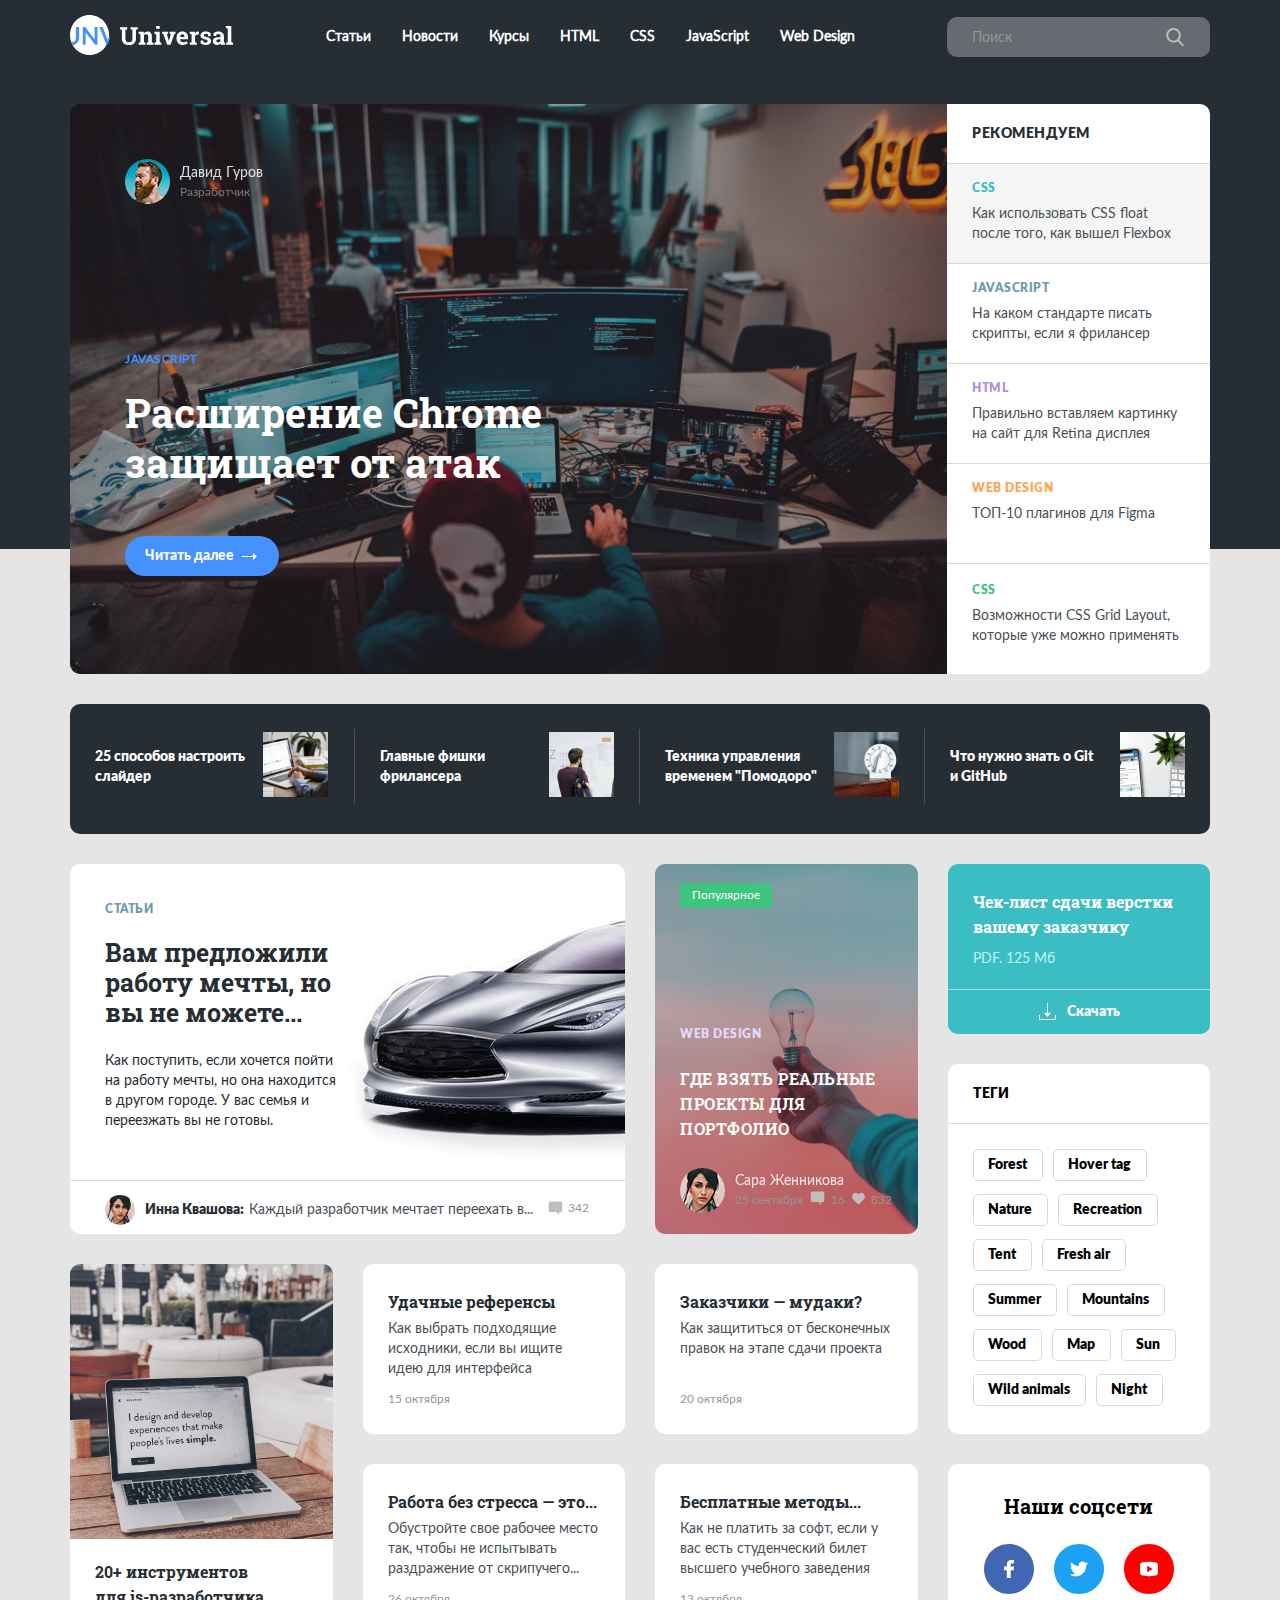
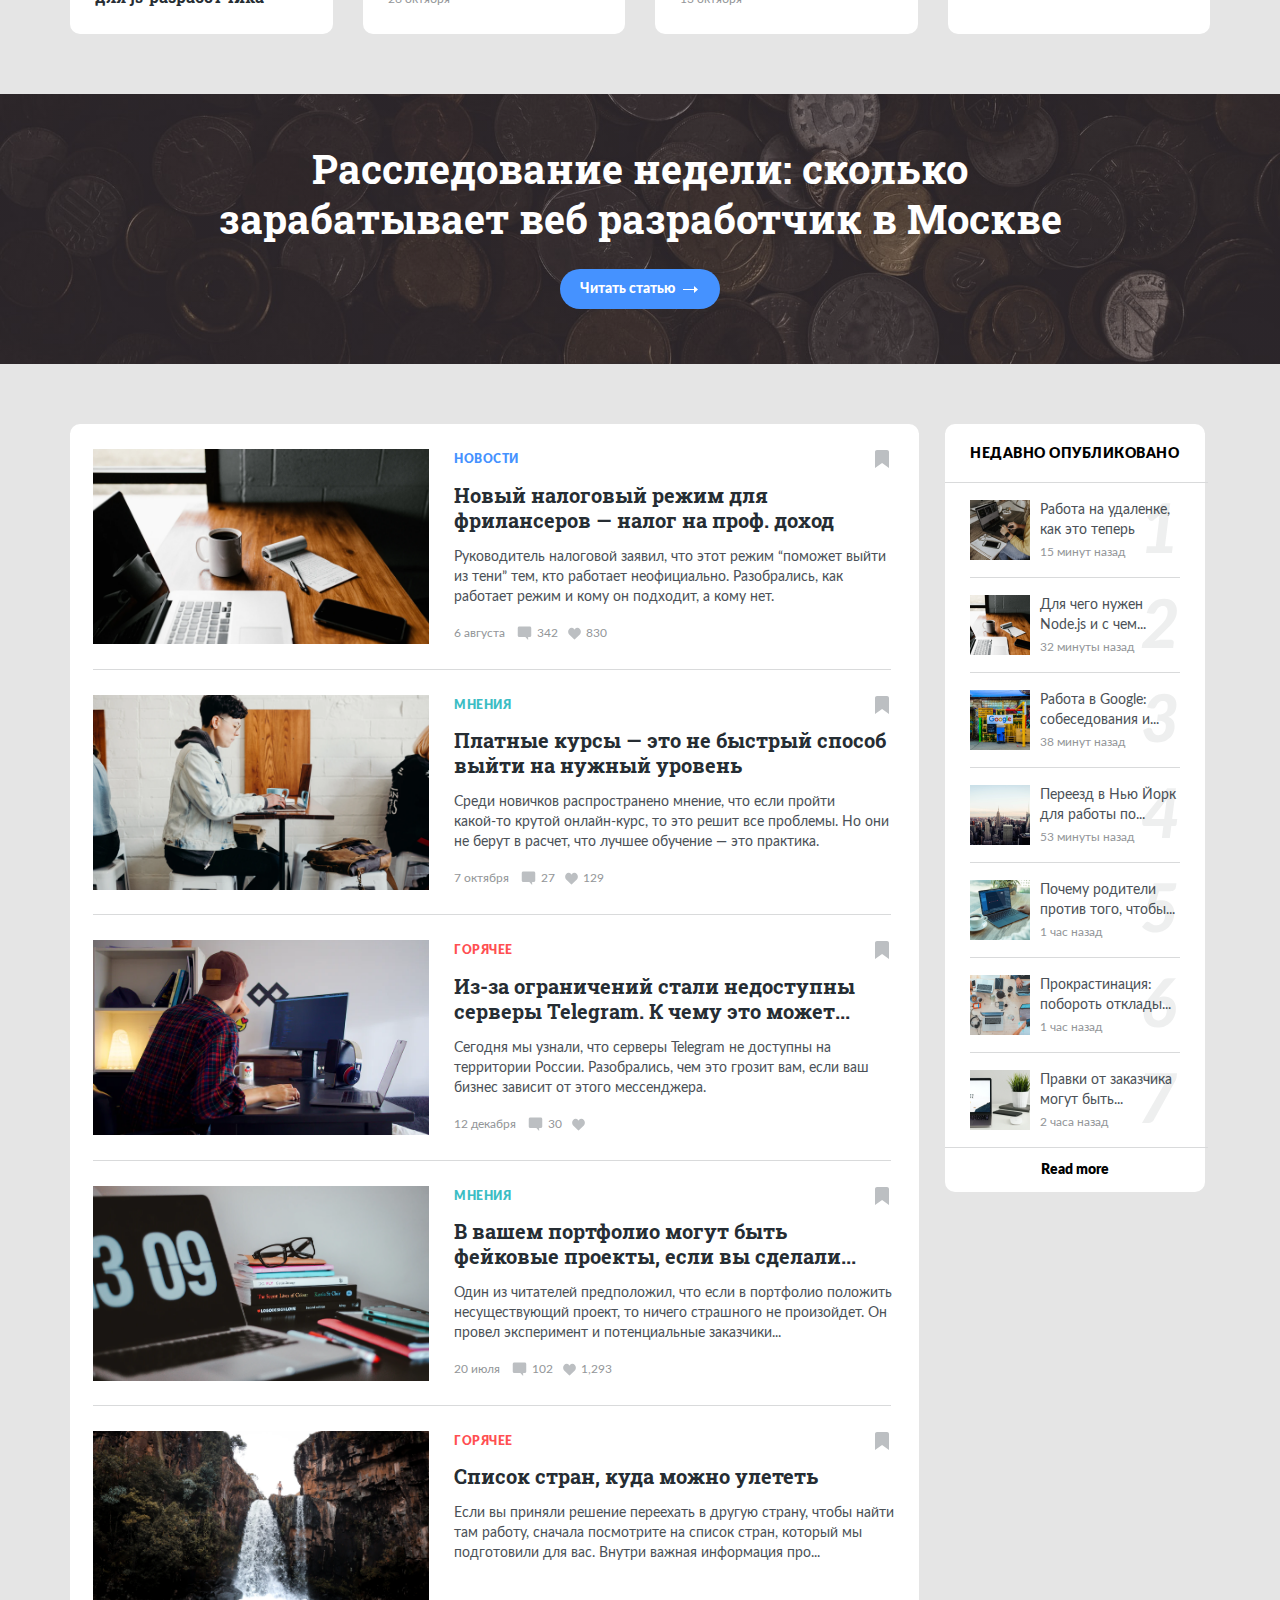
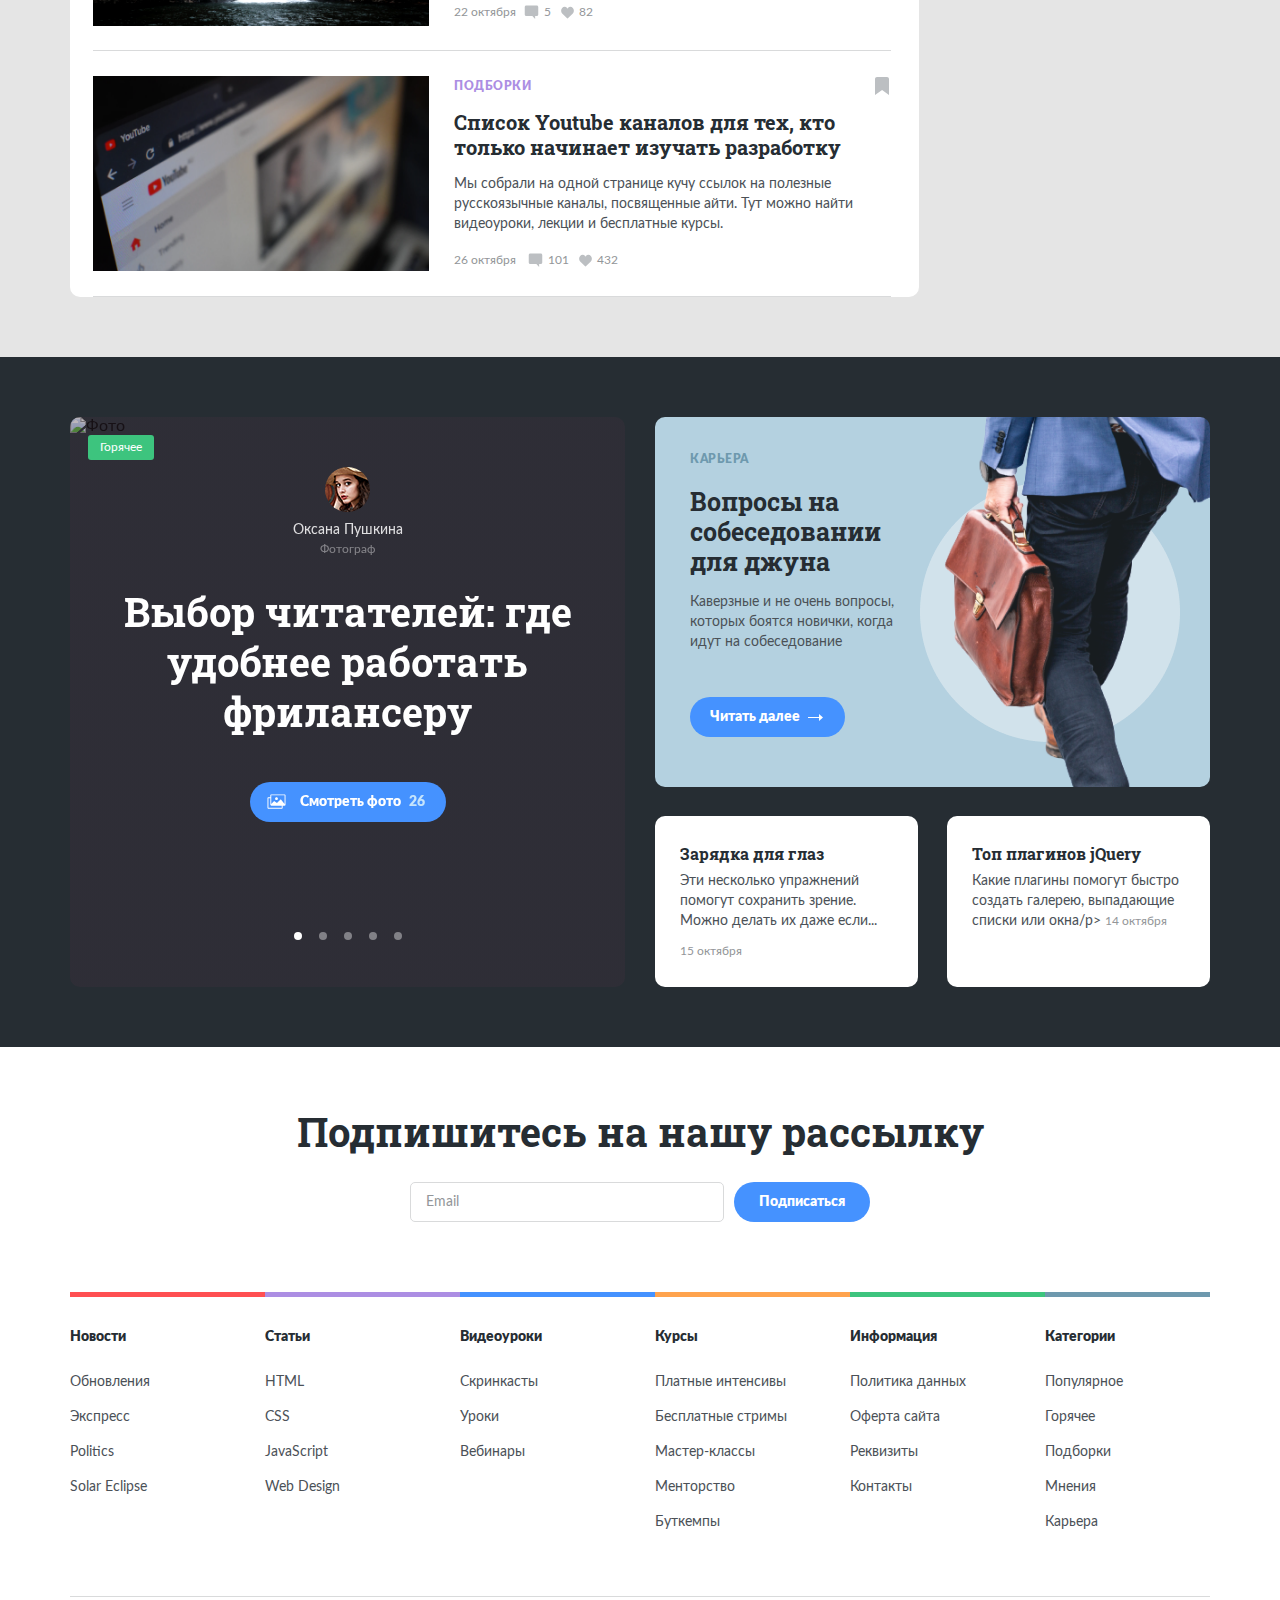
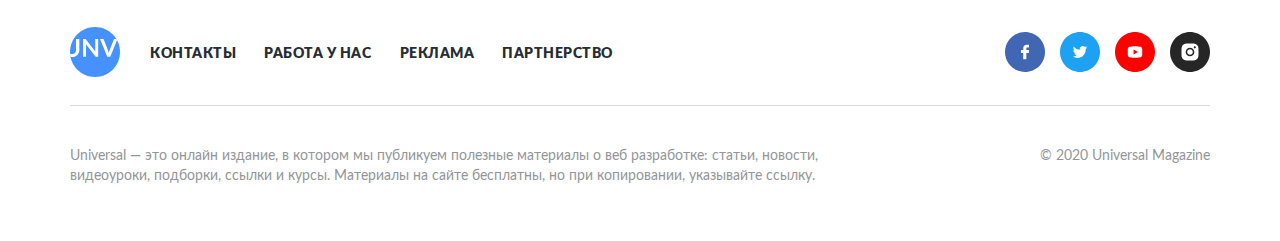
==== commit 44e48938: "refact: change dreamwork block" ====
--- a/index.html
+++ b/index.html
@@ -232,14 +232,16 @@
             <img src="img/articles/user-img.png" alt="Аватар пользователя" class="dreamwork__avatar">
             <span class="dreamwork__username">Инна Квашова:</span>
             <span class="dreamwork__comment">Каждый разработчик мечтает переехать в...</span>
-            <a href="/universal/article.html#comments" class="dreamwork__link">
-              <svg width="15" height="14" viewBox="0 0 15 14" fill="none" xmlns="http://www.w3.org/2000/svg">
-                <path fill-rule="evenodd" clip-rule="evenodd"
-                  d="M11.1346 10.9998V13.9998L8.36064 10.9998H2.25C1.42157 10.9998 0.75 10.3282 0.75 9.49976V1.99976C0.75 1.17133 1.42157 0.499756 2.25 0.499756H12.75C13.5784 0.499756 14.25 1.17133 14.25 1.99976V9.49976C14.25 10.3282 13.5784 10.9998 12.75 10.9998H11.1346Z"
-                  fill="currentColor" />
-              </svg>
-            </a>
-            <span class="numbers dreamwork__comment-numbers">342</span>
+            <diw class="dreamwork__comment-wrapper">
+              <a href="/universal/article.html#comments" class="dreamwork__link">
+                <svg width="15" height="14" viewBox="0 0 15 14" fill="none" xmlns="http://www.w3.org/2000/svg">
+                  <path fill-rule="evenodd" clip-rule="evenodd"
+                    d="M11.1346 10.9998V13.9998L8.36064 10.9998H2.25C1.42157 10.9998 0.75 10.3282 0.75 9.49976V1.99976C0.75 1.17133 1.42157 0.499756 2.25 0.499756H12.75C13.5784 0.499756 14.25 1.17133 14.25 1.99976V9.49976C14.25 10.3282 13.5784 10.9998 12.75 10.9998H11.1346Z"
+                    fill="currentColor" />
+                </svg>
+              </a>
+              <span class="numbers dreamwork__comment-numbers">342</span>
+            </diw>
           </div>
         </div>
         <div class="web-design articles__card articles__card_web-design">
--- a/css/style.css
+++ b/css/style.css
@@ -1239,6 +1239,10 @@
   text-overflow: ellipsis;
 }
 
+.dreamwork__comment-wrapper {
+  display: flex;
+}
+
 .dreamwork__link {
   margin-right: 5px;
   fill: #BCBFC2;
@@ -4172,9 +4176,12 @@
     margin-bottom: 10px;
   }
   .dreamwork__wrapper {
-    margin-top: 43px;
-    max-width: 400px;
+    margin-top: 20px;
+    max-width: 100%;
     flex-wrap: wrap;
+    flex-direction: column;
+    align-items: center;
+    text-align: center;
   }
   .dreamwork__comment {
     margin-right: 20px;
@@ -4182,6 +4189,9 @@
     font-size: 13px;
     line-height: 15px;
     max-width: 200px;
+  }
+  .dreamwork__comment-wrapper {
+    margin-top: 10px;
   }
   .web-design__text {
     margin-top: 310px;
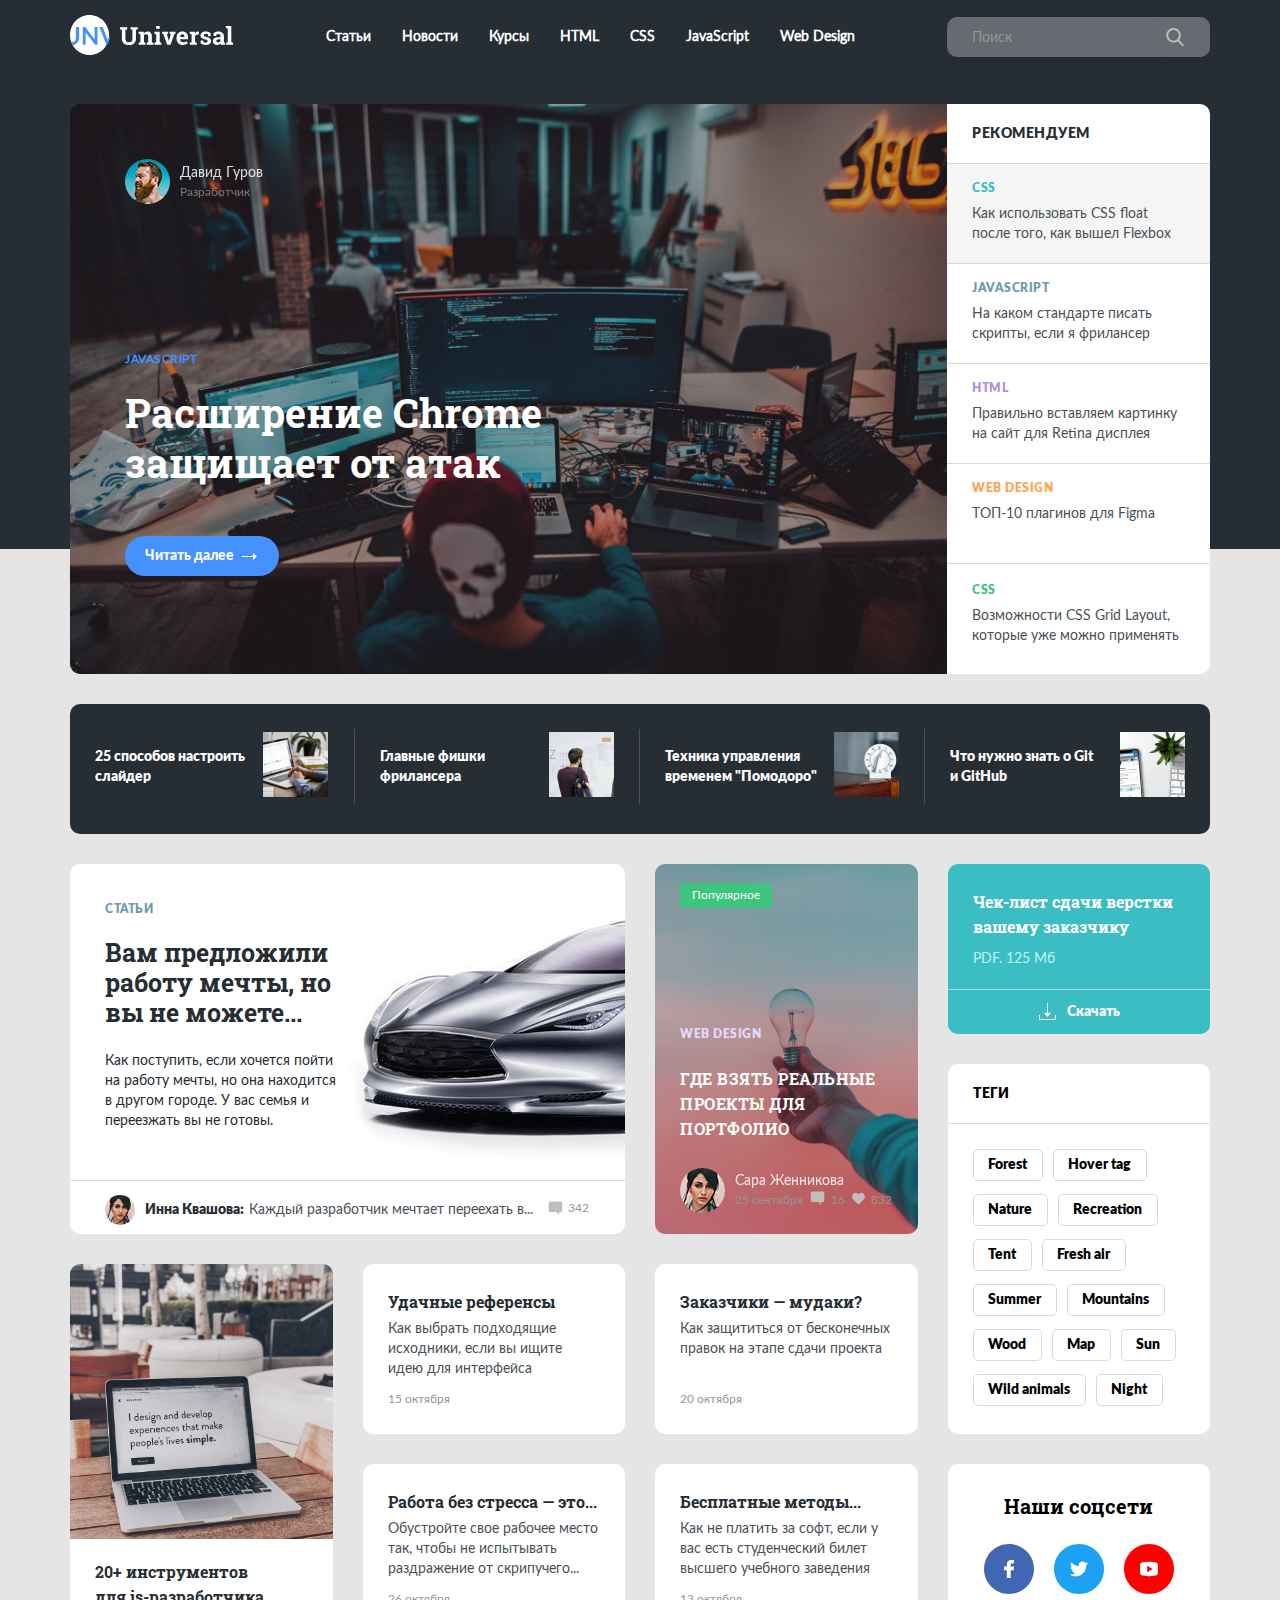
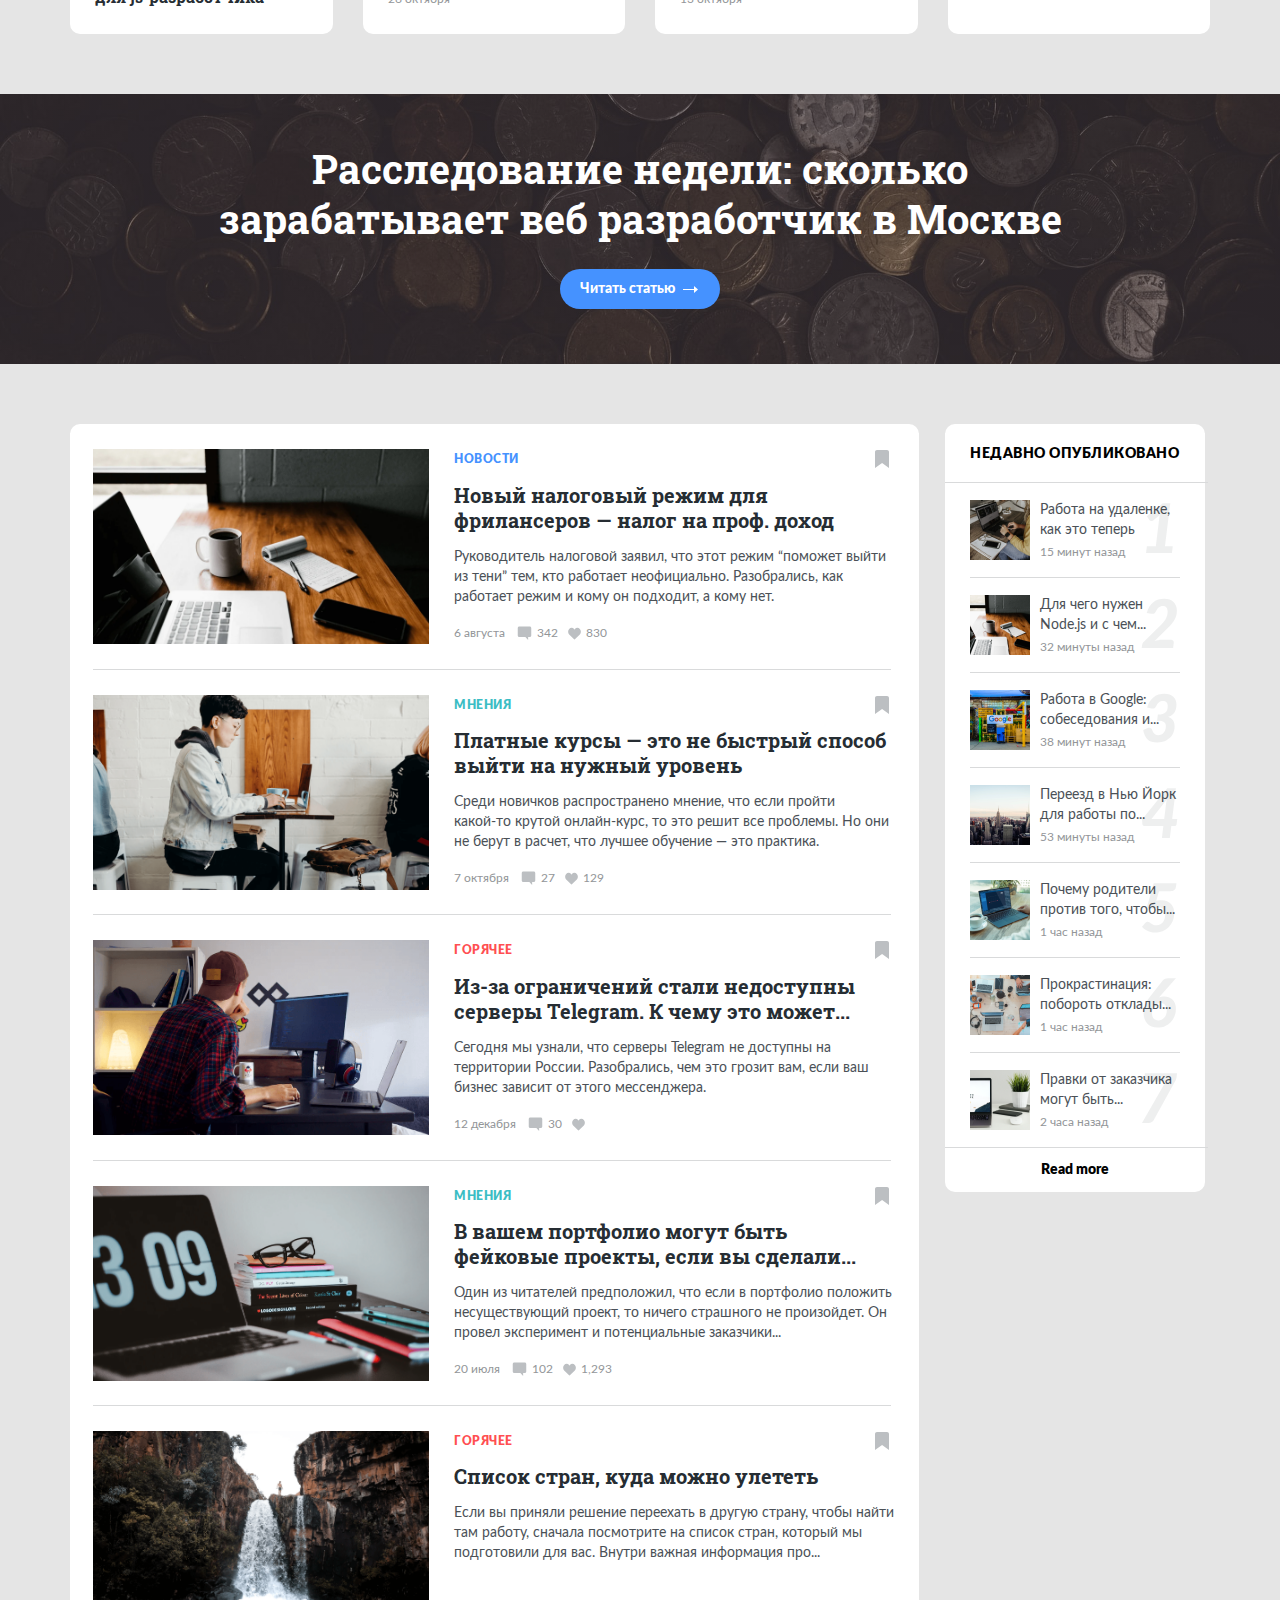
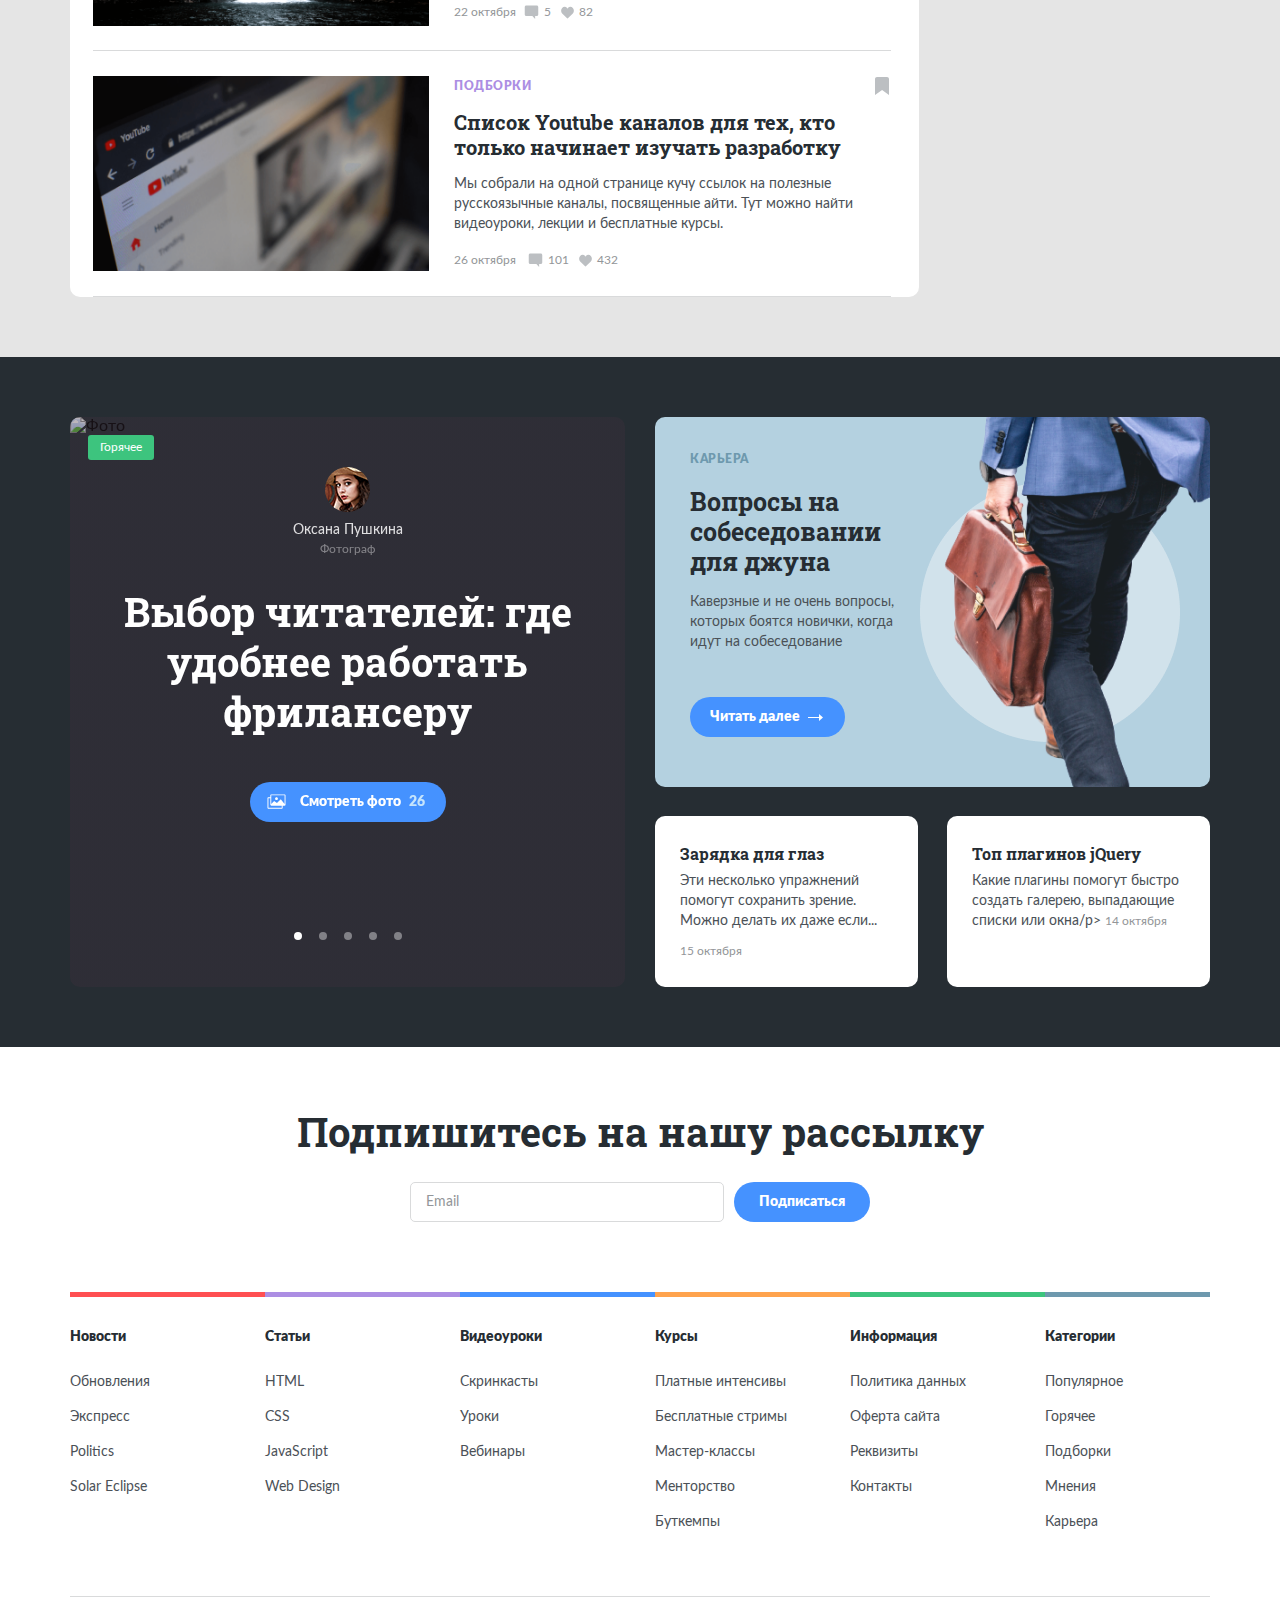
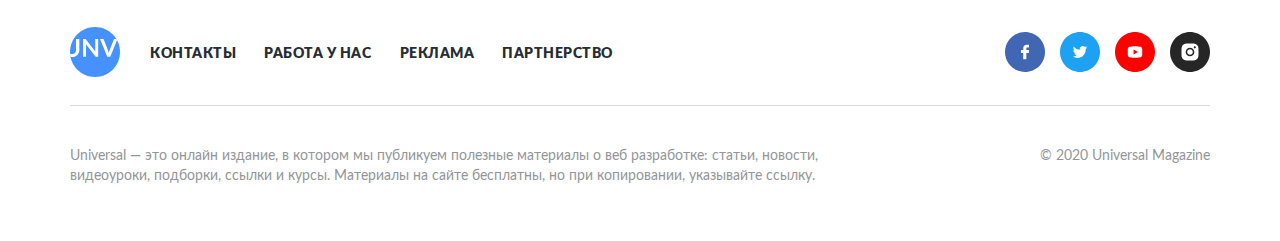
==== commit 249a812e: "..." ====
--- a/index.html
+++ b/index.html
@@ -372,7 +372,7 @@
       <div class="news__wrapper">
         <div class="news__left">
           <div class="news__card">
-            <a href="/universal/article.html" class="news__card-link"><img src="img/news/photo-large-1.png"
+            <a href="/universal/article.html" class="news__card-link"><img src="img/news/photo-large-1.webp"
                 alt="Новости" class="news__card-image"></a>
             <div class="news__card-text">
               <a href="/universal/article.html" class="news__card-link"><span
--- a/css/style.css
+++ b/css/style.css
@@ -868,7 +868,7 @@
   position: relative;
   padding-top: 60px;
   padding-bottom: 68px;
-  background: url(../img/news/photo-large-1.png);
+  background: url(../img/news/photo-large-1.webp);
   background-repeat: no-repeat;
   background-size: cover;
   background-position: center;
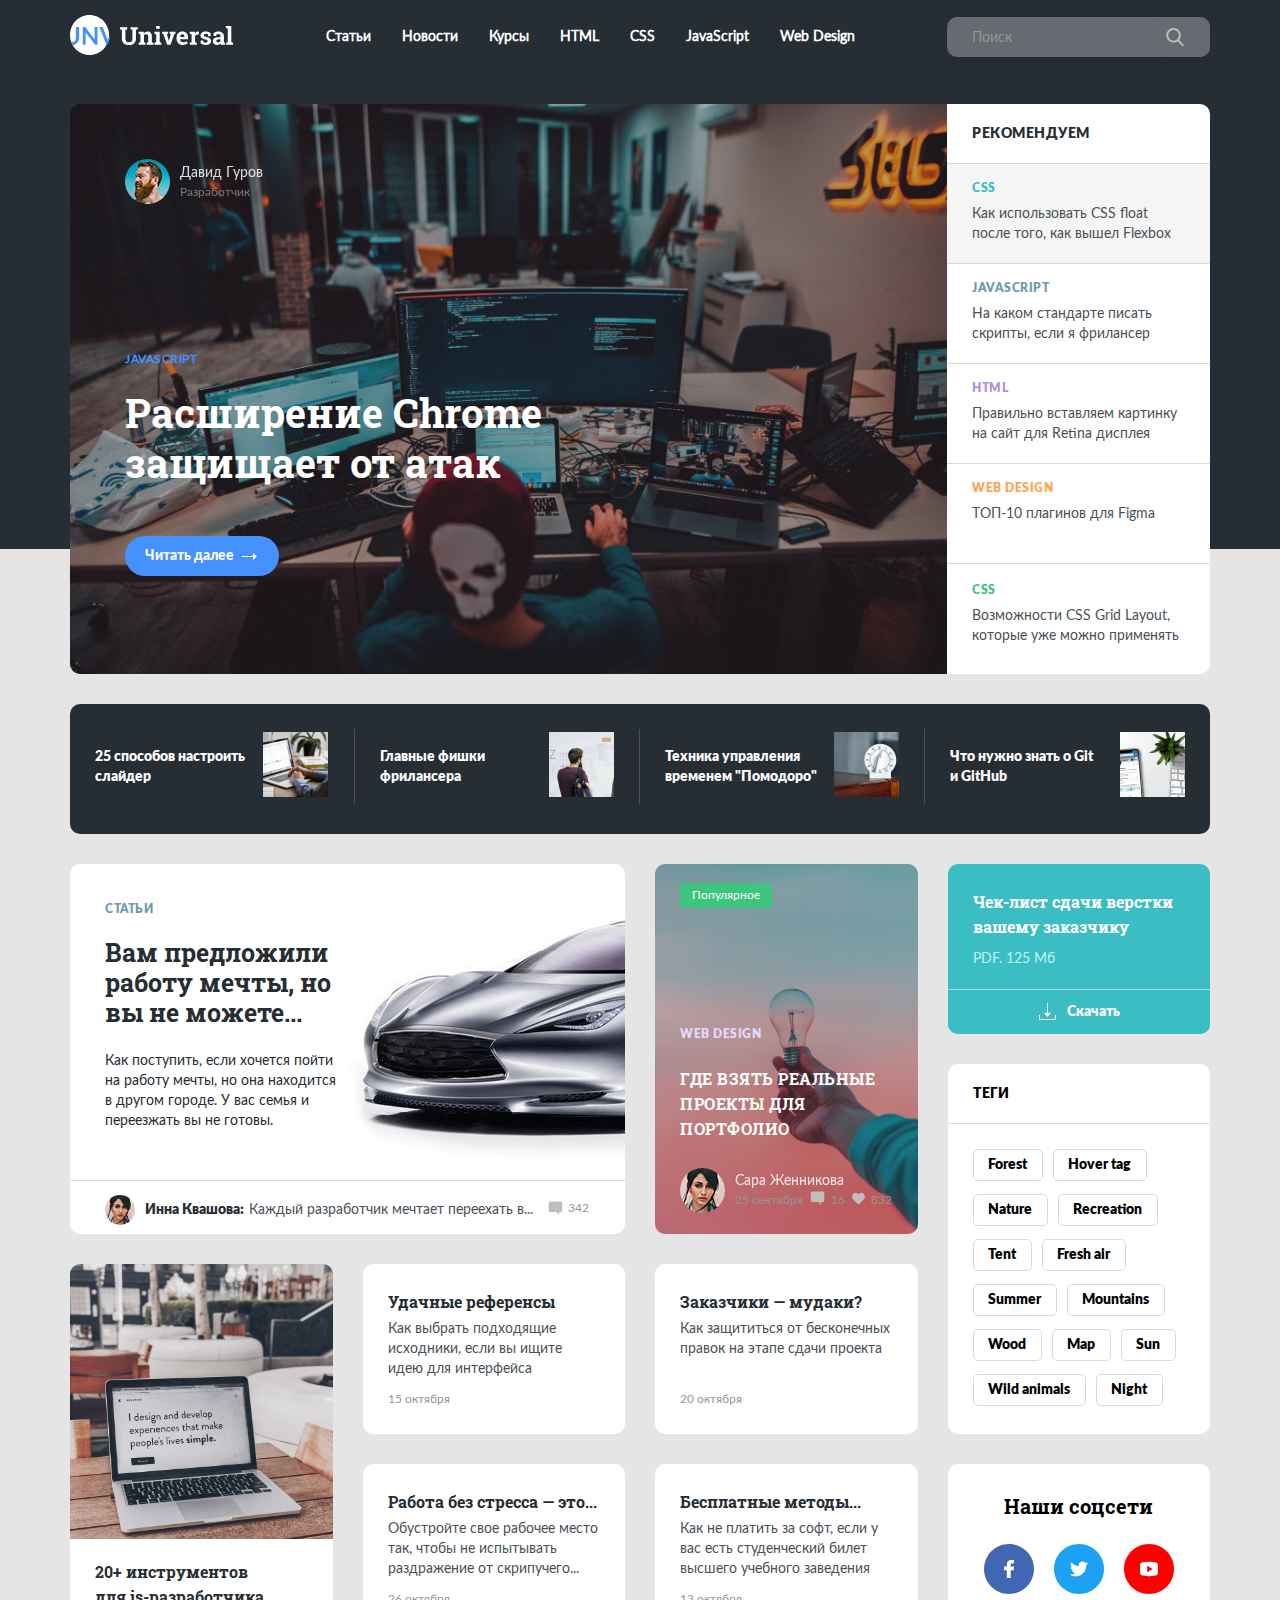
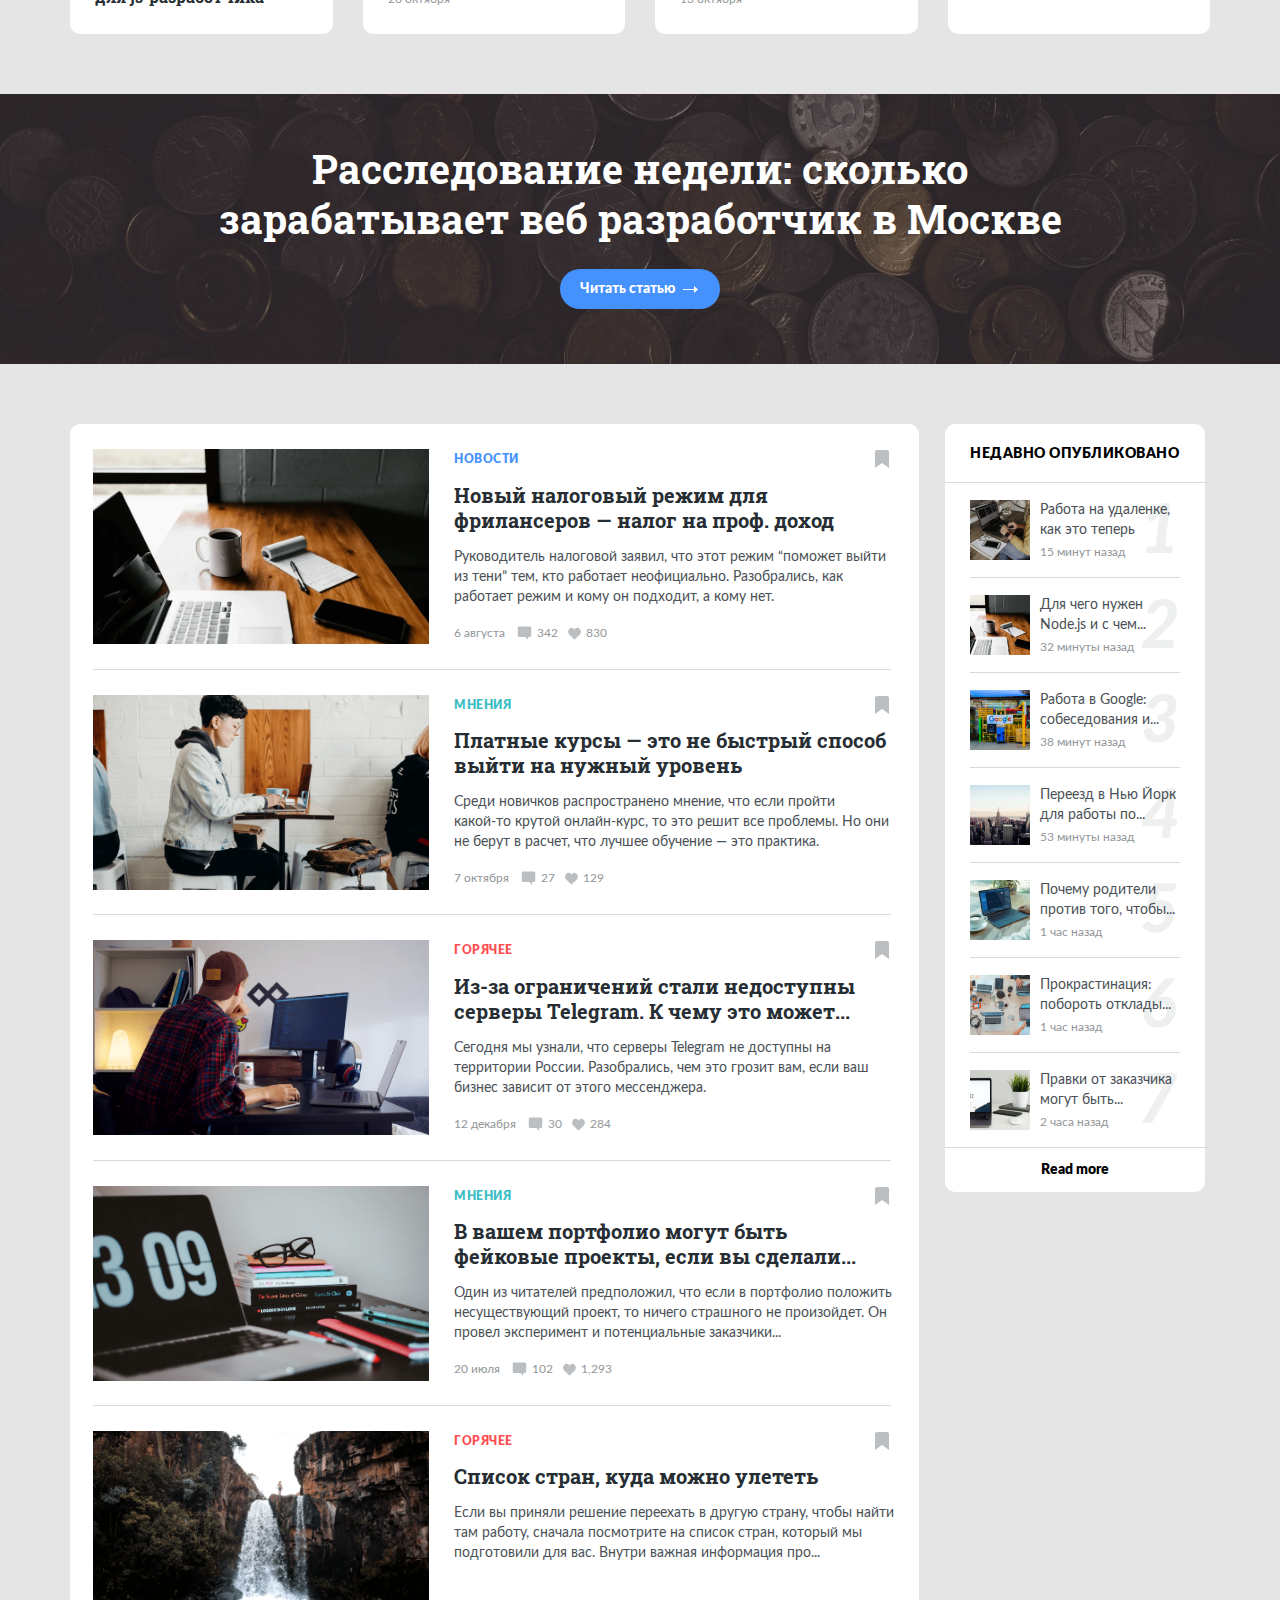
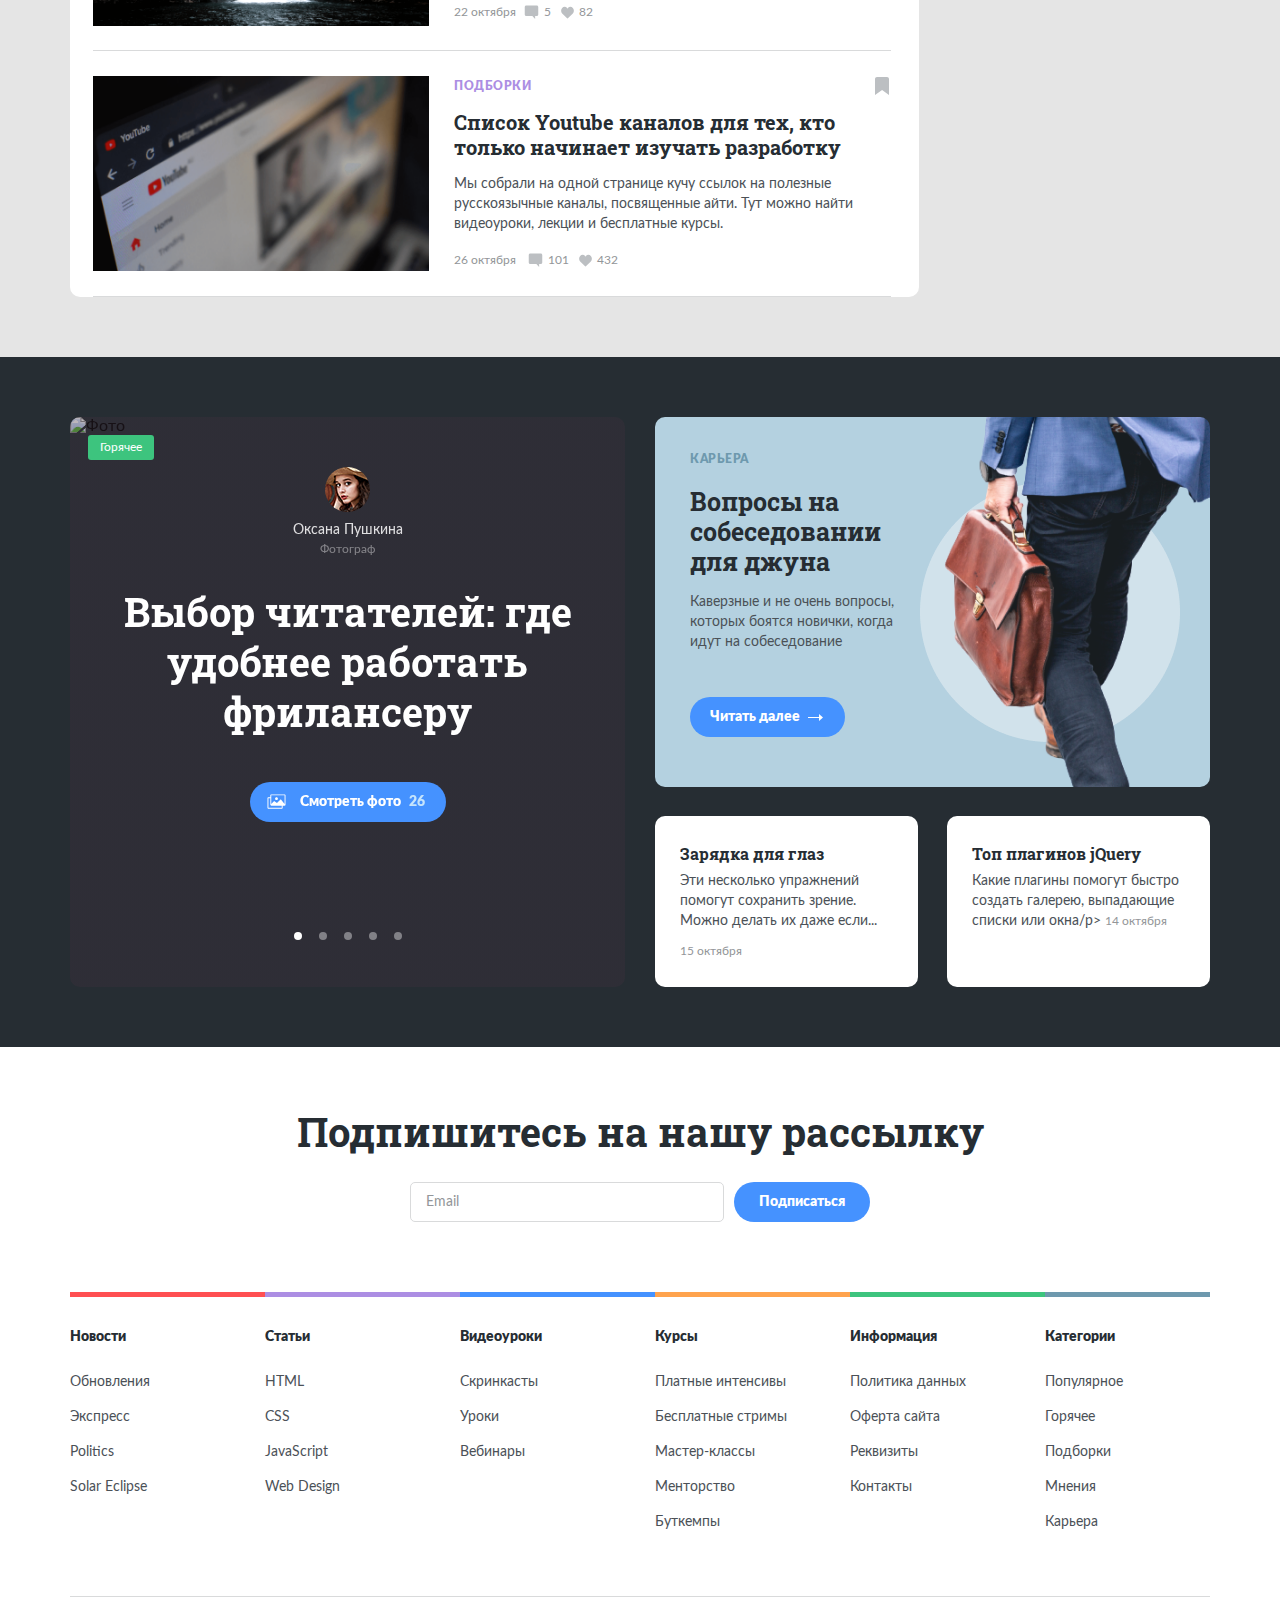
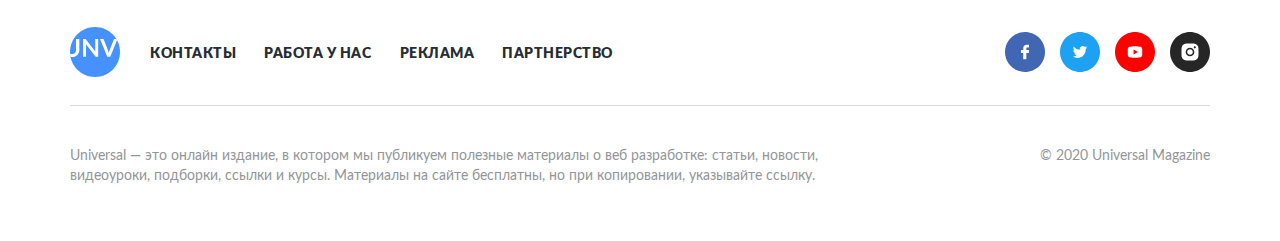
==== commit 640a25c0: "create:" ====
--- a/index.html
+++ b/index.html
@@ -483,6 +483,7 @@
                       fill="currentColor" />
                   </svg>
                 </button>
+                <span class="numbers news__card-numbers">284</span>
               </div>
               <div class="flag news__card-flag">
                 <svg width="20" height="20" viewBox="0 0 20 20" fill="none" xmlns="http://www.w3.org/2000/svg">
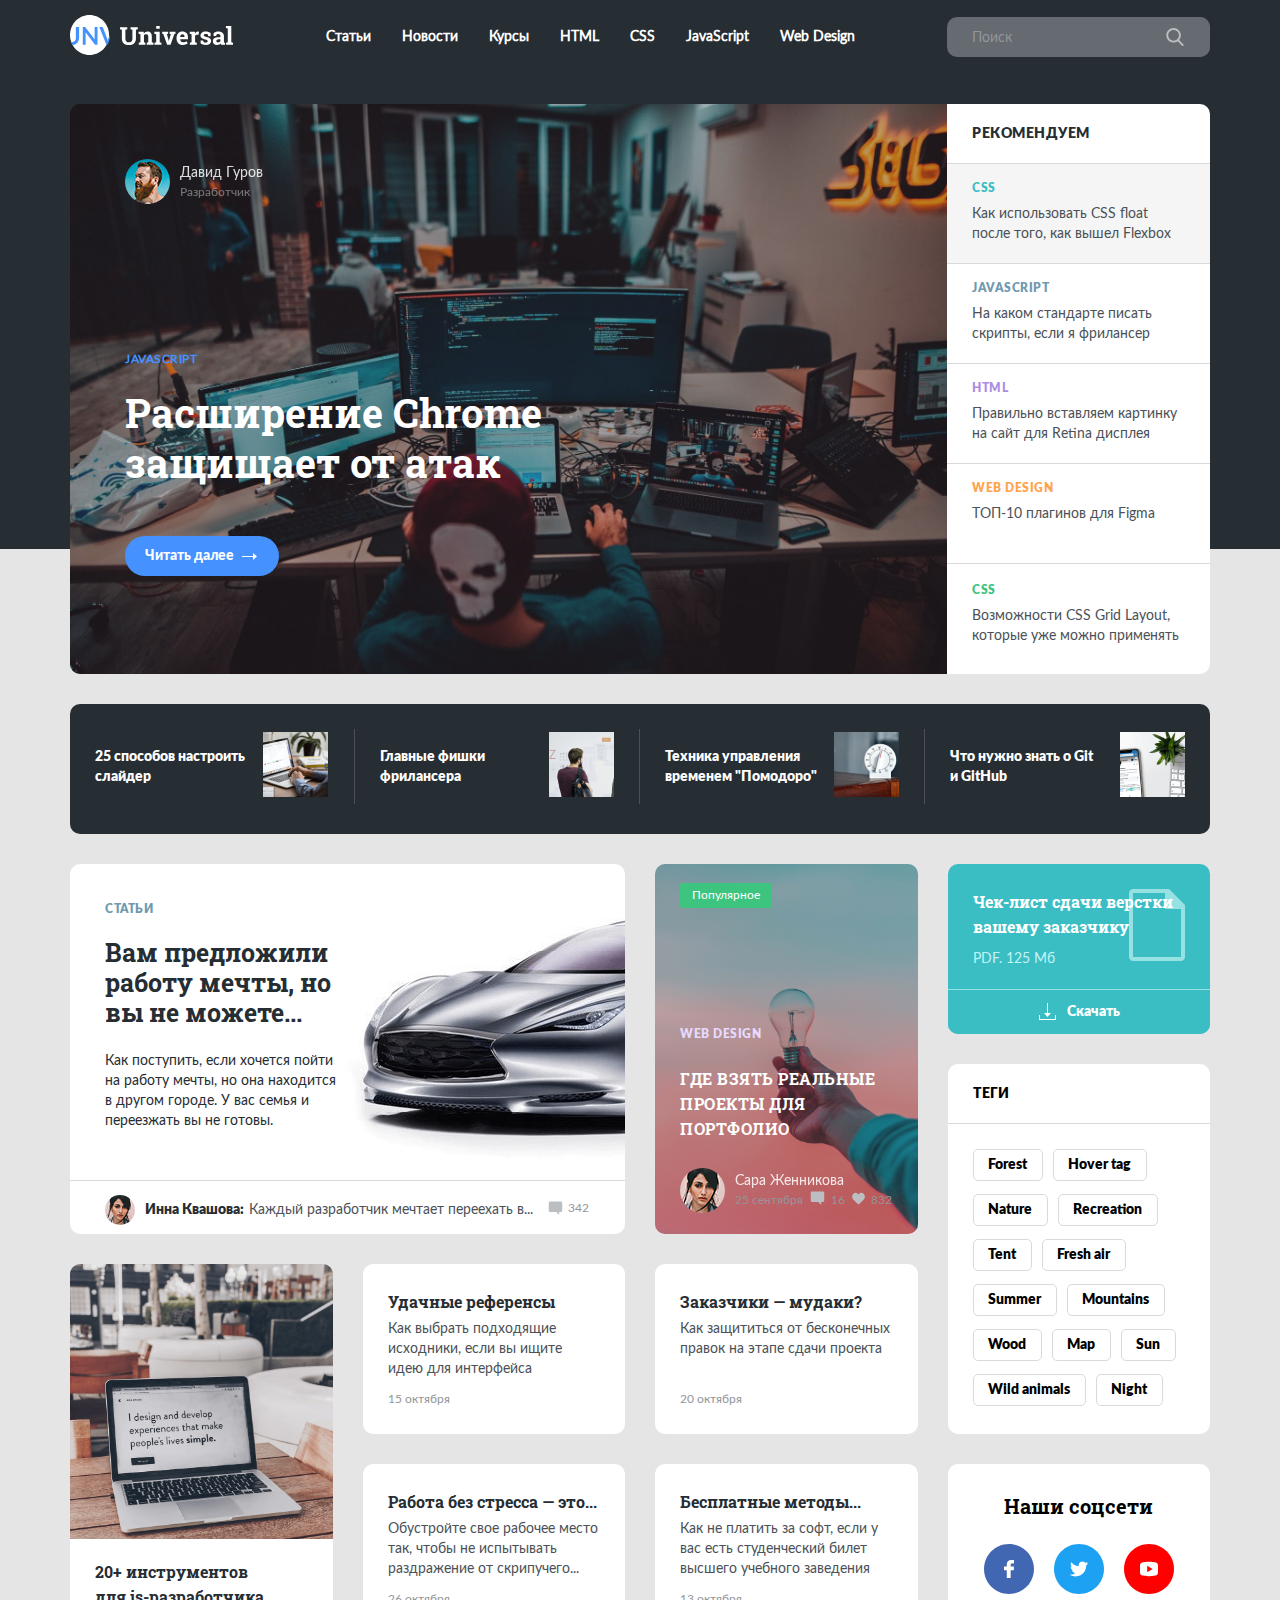
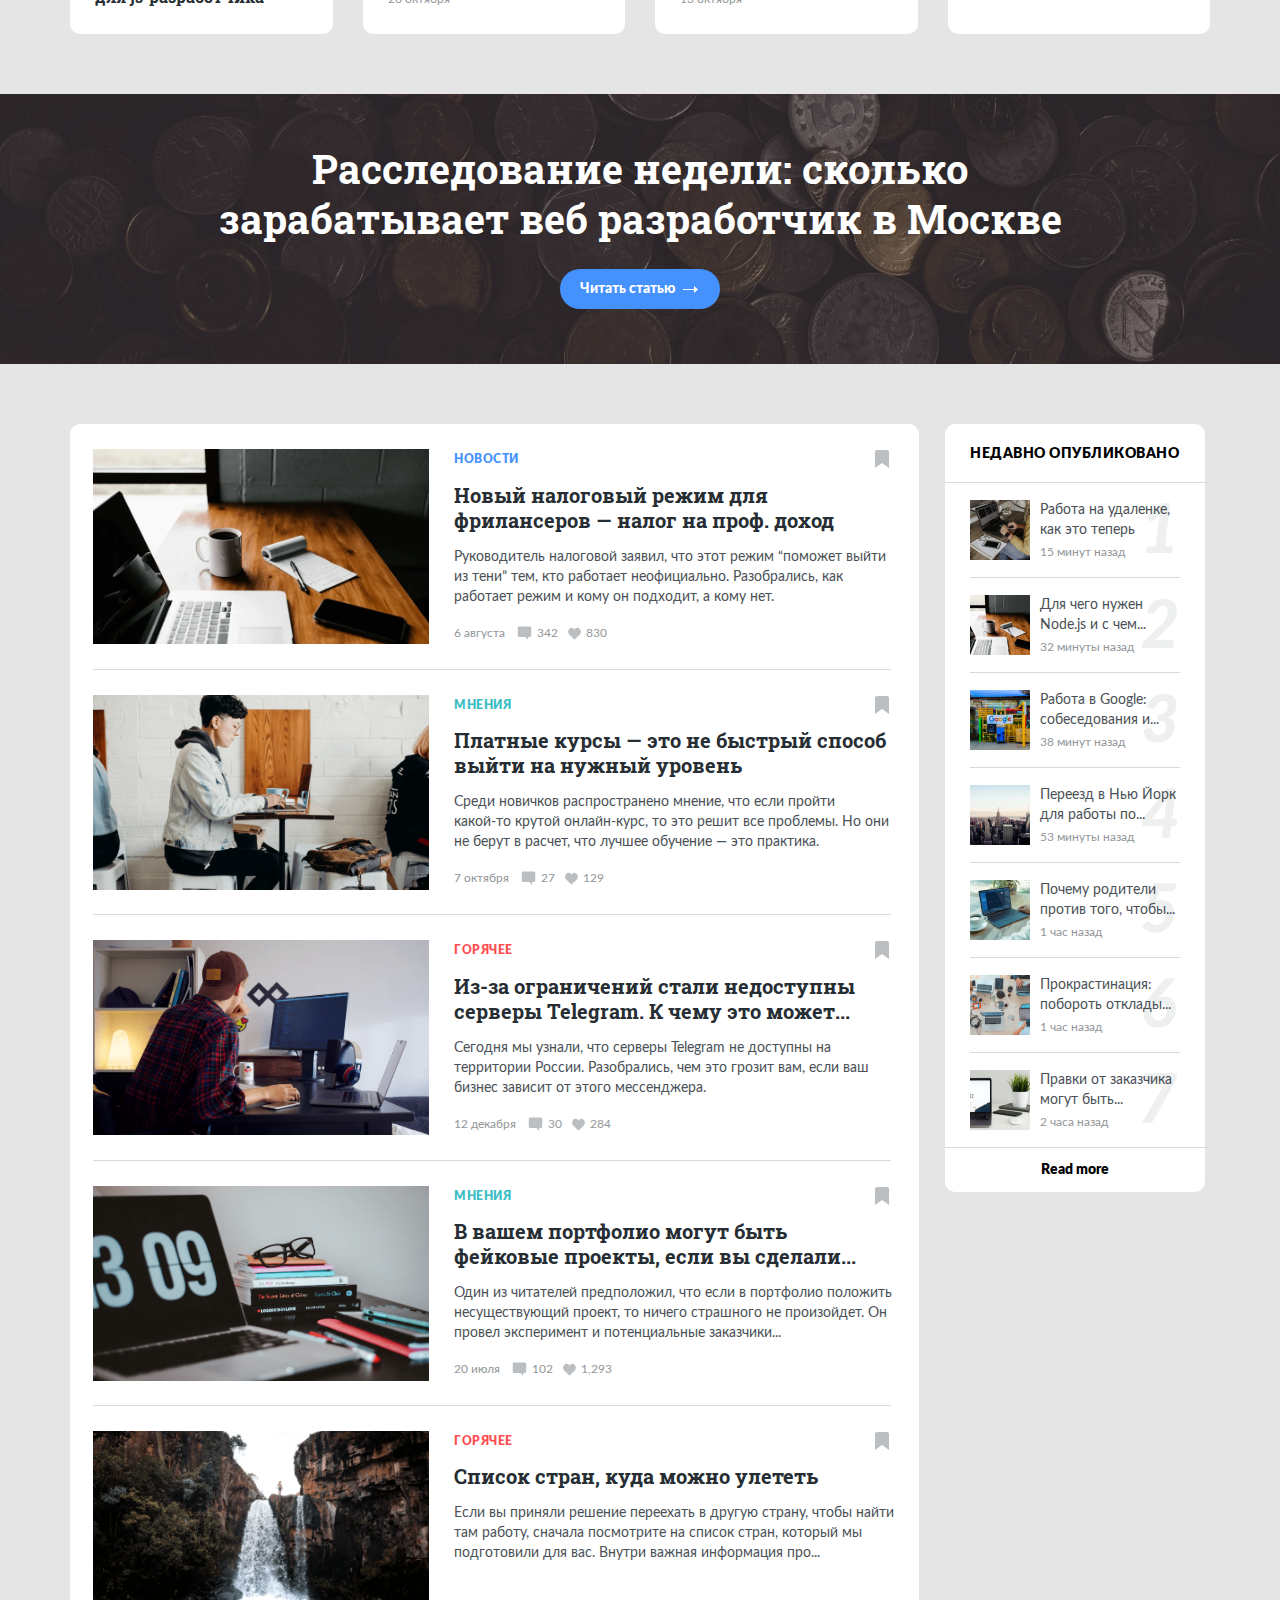
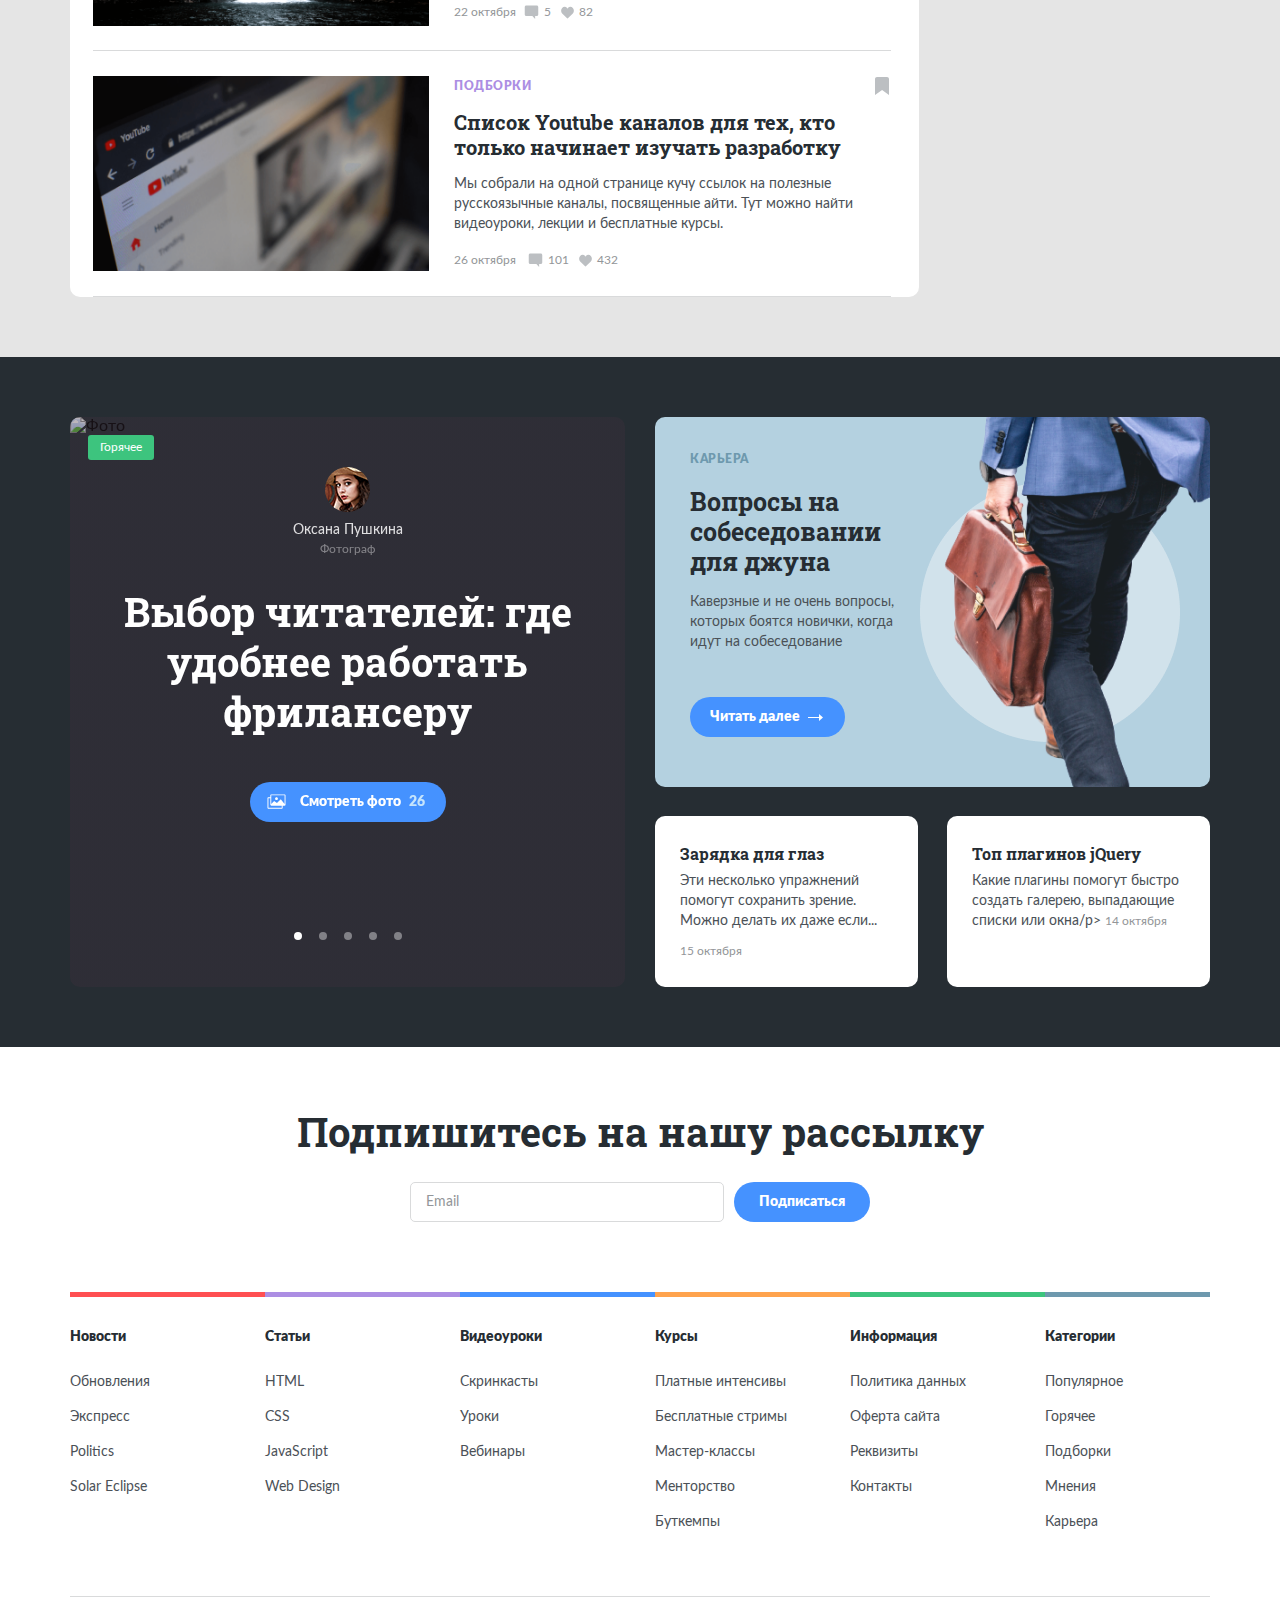
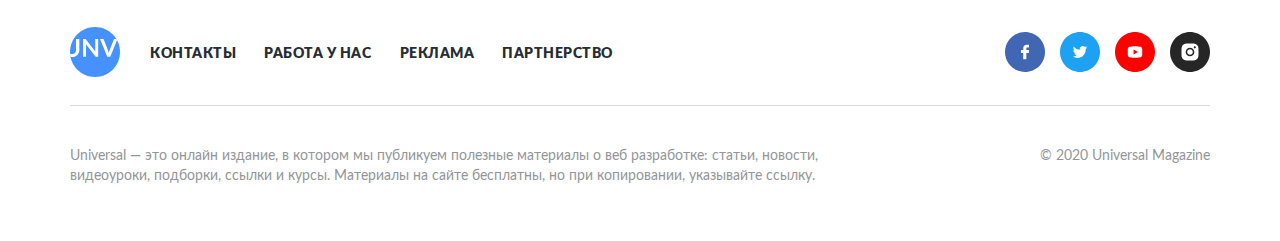
==== commit 8d429dd5: "refact: change diw to div" ====
--- a/index.html
+++ b/index.html
@@ -232,7 +232,7 @@
             <img src="img/articles/user-img.png" alt="Аватар пользователя" class="dreamwork__avatar">
             <span class="dreamwork__username">Инна Квашова:</span>
             <span class="dreamwork__comment">Каждый разработчик мечтает переехать в...</span>
-            <diw class="dreamwork__comment-wrapper">
+            <div class="dreamwork__comment-wrapper">
               <a href="/universal/article.html#comments" class="dreamwork__link">
                 <svg width="15" height="14" viewBox="0 0 15 14" fill="none" xmlns="http://www.w3.org/2000/svg">
                   <path fill-rule="evenodd" clip-rule="evenodd"
@@ -241,7 +241,7 @@
                 </svg>
               </a>
               <span class="numbers dreamwork__comment-numbers">342</span>
-            </diw>
+            </div>
           </div>
         </div>
         <div class="web-design articles__card articles__card_web-design">
--- a/css/style.css
+++ b/css/style.css
@@ -1435,6 +1435,20 @@
   position: relative;
   padding: 25px 25px 13px 25px;
   background-color: #3BBDC4;
+  z-index: 1;
+}
+
+.download::after {
+  position: absolute;
+  right: 25px;
+  top: 25px;
+  content: '';
+  width: 56px;
+  height: 72px;
+  background: url(../img/articles/File.svg);
+  background-repeat: no-repeat;
+  background-size: cover;
+  z-index: -1;
 }
 
 .download__text {
@@ -3966,9 +3980,6 @@
     flex-direction: column;
     justify-content: space-between;
   }
-  .download::after {
-    width: 100%;
-  }
   .download__text {
     max-width: 300px;
   }
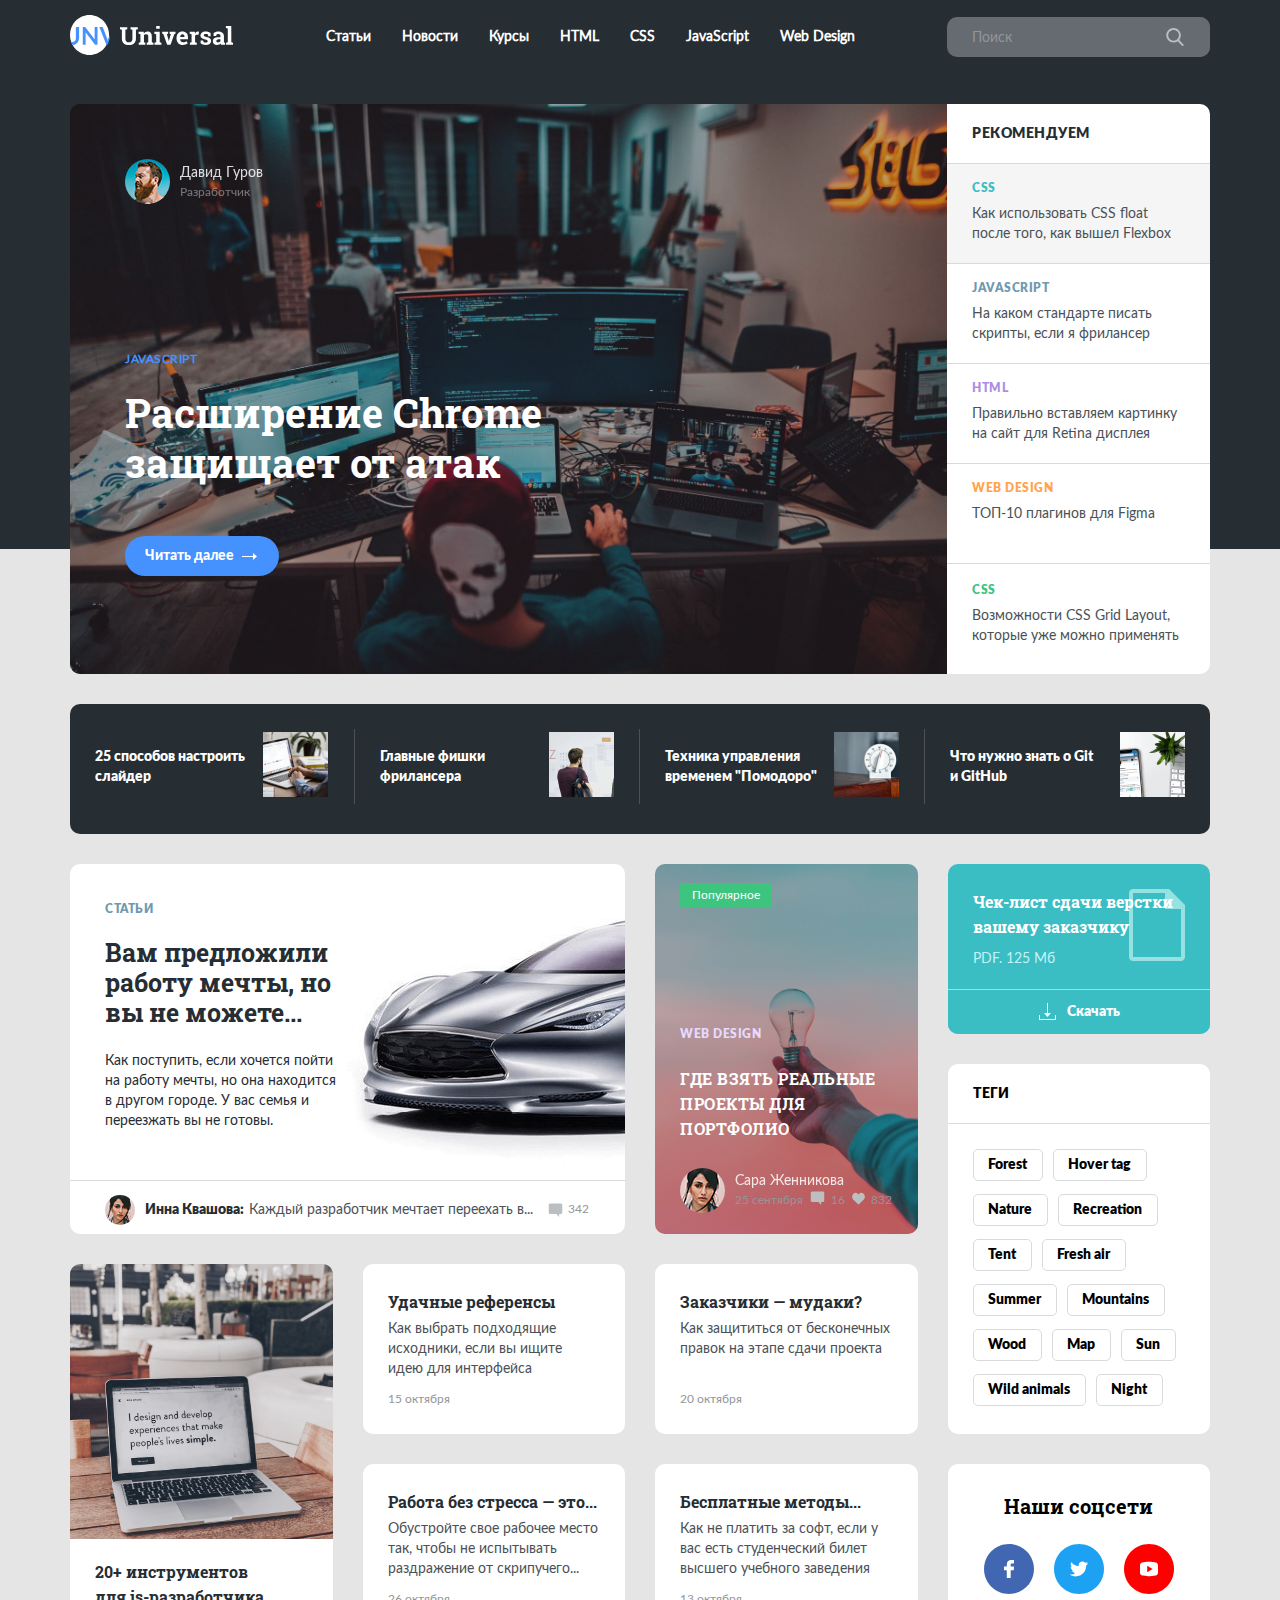
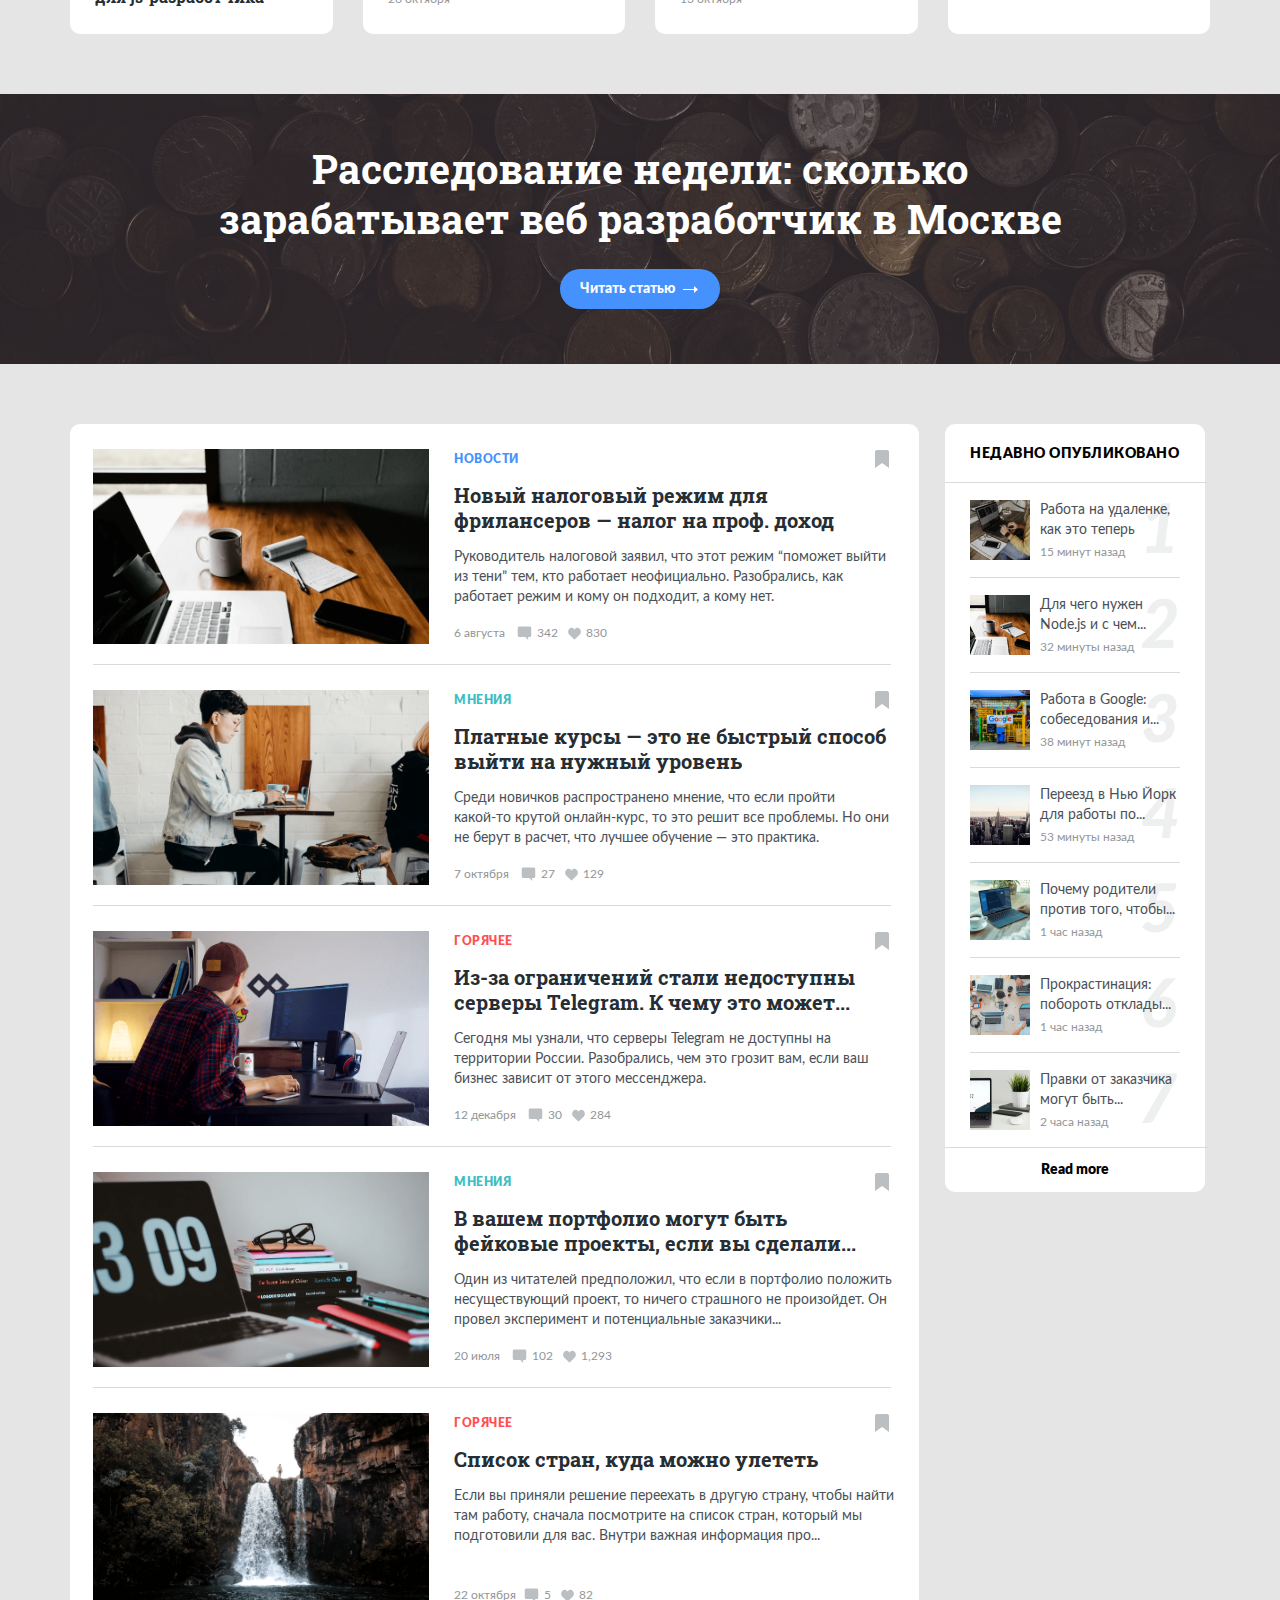
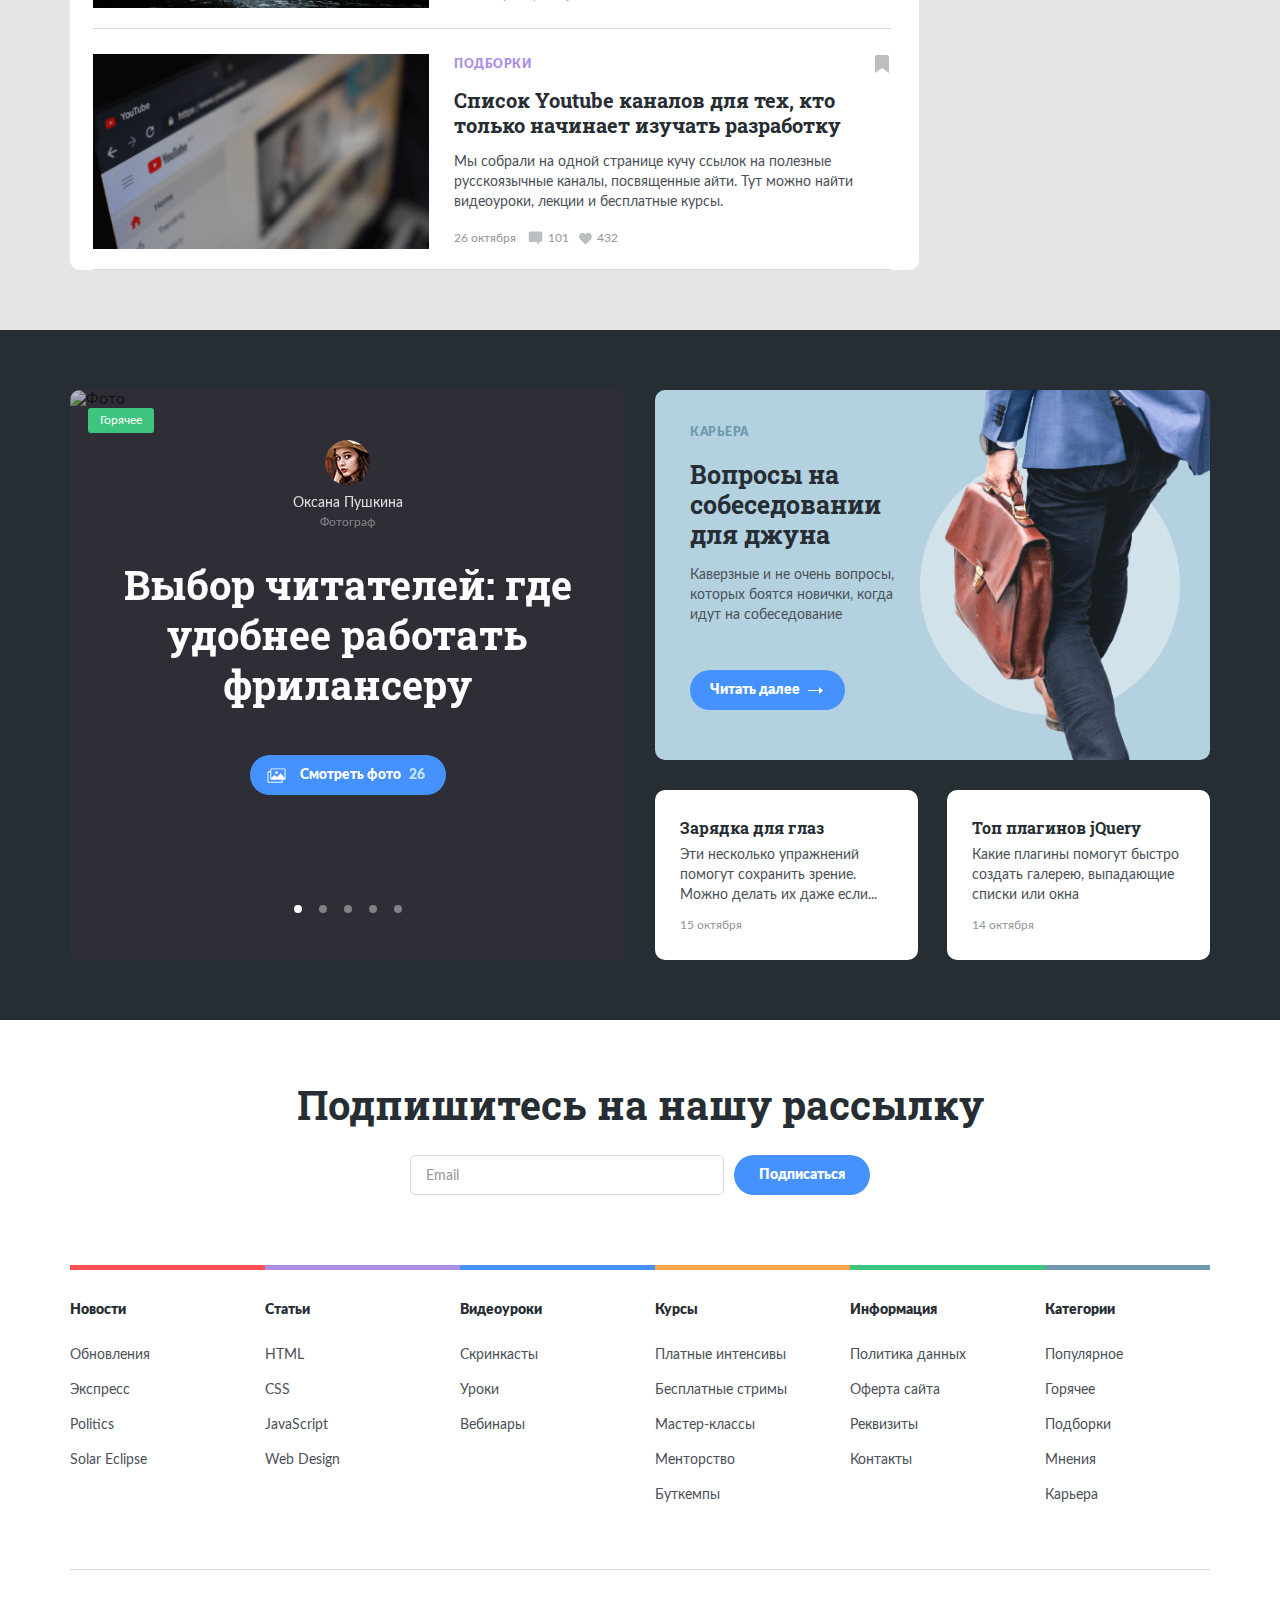
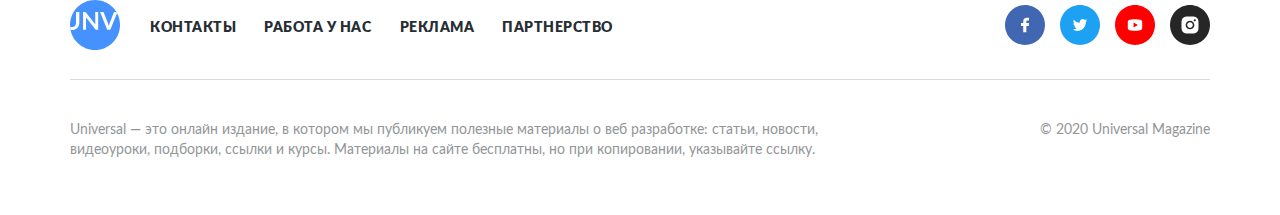
==== commit fec38944: "refact: upgrade all links in all pages" ====
--- a/index.html
+++ b/index.html
@@ -228,21 +228,27 @@
                 готовы.</p>
             </div>
           </a>
-          <div class="dreamwork__wrapper">
-            <img src="img/articles/user-img.png" alt="Аватар пользователя" class="dreamwork__avatar">
-            <span class="dreamwork__username">Инна Квашова:</span>
-            <span class="dreamwork__comment">Каждый разработчик мечтает переехать в...</span>
-            <div class="dreamwork__comment-wrapper">
-              <a href="/universal/article.html#comments" class="dreamwork__link">
-                <svg width="15" height="14" viewBox="0 0 15 14" fill="none" xmlns="http://www.w3.org/2000/svg">
-                  <path fill-rule="evenodd" clip-rule="evenodd"
-                    d="M11.1346 10.9998V13.9998L8.36064 10.9998H2.25C1.42157 10.9998 0.75 10.3282 0.75 9.49976V1.99976C0.75 1.17133 1.42157 0.499756 2.25 0.499756H12.75C13.5784 0.499756 14.25 1.17133 14.25 1.99976V9.49976C14.25 10.3282 13.5784 10.9998 12.75 10.9998H11.1346Z"
-                    fill="currentColor" />
-                </svg>
+          
+            <a href="/universal/article.html#comments" class="dreamwork__wrapper">
+              <img src="img/articles/user-img.png" alt="Аватар пользователя" class="dreamwork__avatar">
+              <span class="dreamwork__username">Инна Квашова:</span>
+              <span class="dreamwork__comment">Каждый разработчик мечтает переехать в...</span>
+              <!-- <div class="dreamwork__comment-wrapper"> -->
+                <!-- <a href="/universal/article.html#comments" class="dreamwork__link"> -->
+  
+                  <div class="dreamwork__comment-wrapper">
+                    <svg width="15" height="14" viewBox="0 0 15 14"  xmlns="http://www.w3.org/2000/svg">
+                      <path fill-rule="evenodd" clip-rule="evenodd"
+                        d="M11.1346 10.9998V13.9998L8.36064 10.9998H2.25C1.42157 10.9998 0.75 10.3282 0.75 9.49976V1.99976C0.75 1.17133 1.42157 0.499756 2.25 0.499756H12.75C13.5784 0.499756 14.25 1.17133 14.25 1.99976V9.49976C14.25 10.3282 13.5784 10.9998 12.75 10.9998H11.1346Z"
+                        fill="currentFill" />
+                    </svg>
+                  </div>
+  
+                <!-- </a> -->
+                <span class="numbers dreamwork__comment-numbers">342</span>
+                <!-- </div> -->
               </a>
-              <span class="numbers dreamwork__comment-numbers">342</span>
-            </div>
-          </div>
+          
         </div>
         <div class="web-design articles__card articles__card_web-design">
           <a href="/universal/article.html" class="web-design__card-link">
@@ -289,24 +295,24 @@
             <h2 class="other-article__title">Удачные референсы</h2>
             <p class="other-article__description other-article__description_referens">Как выбрать подходящие исходники,
               если вы ищите идею для интерфейса</p>
+            </a>
             <time class="date other-article__date" datetime="2020-10-15">15 октября</time>
-          </a>
         </div>
         <div class="other-article articles__card articles__card_customers">
           <a href="/universal/article.html" class="other-article__link">
             <h2 class="other-article__title">Заказчики — мудаки?</h2>
             <p class="other-article__description other-article__description_customers">Как защититься от бесконечных
               правок на этапе сдачи проекта</p>
+            </a>
             <time class="date other-article__date" datetime="2020-10-20">20 октября</time>
-          </a>
         </div>
         <div class="other-article articles__card articles__card_work">
           <a href="/universal/article.html" class="other-article__link">
             <h2 class="other-article__title">Работа без стресса — это...</h2>
             <p class="other-article__description">Обустройте свое рабочее место так, чтобы не испытывать раздражение от
               скрипучего...</p>
+            </a>
             <time class="date other-article__date" datetime="2020-10-26">26 октября</time>
-          </a>
         </div>
         <div class="other-article articles__card articles__card_free">
           <a href="/universal/article.html" class="other-article__link">
@@ -314,8 +320,8 @@
             <p class="other-article__description other-article__description_free">Как не платить за софт, если у вас
               есть студенческий билет высшего
               учебного заведения</p>
+            </a>
             <time class="date other-article__date" datetime="2020-10-13">13 октября</time>
-          </a>
         </div>
         <div class="download articles__card articles__card_download">
           <div class="download__text">
@@ -372,17 +378,18 @@
       <div class="news__wrapper">
         <div class="news__left">
           <div class="news__card">
-            <a href="/universal/article.html" class="news__card-link"><img src="img/news/photo-large-1.webp"
-                alt="Новости" class="news__card-image"></a>
+            <a href="/universal/article.html" class="news__link"></a>
+            <img src="img/news/photo-large-1.webp"
+                alt="Новости" class="news__card-image">
             <div class="news__card-text">
-              <a href="/universal/article.html" class="news__card-link"><span
-                  class="news__card-subtitle news__card-subtitle_blue">Новости</span></a>
-              <h2 class="news__card-title"><a href="/universal/article.html" class="news__card-link">Новый налоговый
-                  режим для фрилансеров — налог на проф. доход</a></h2>
-              <p class="news__card-description"><a href="/universal/article.html" class="news__card-link">Руководитель
+              <span
+                  class="news__card-subtitle news__card-subtitle_blue">Новости</span>
+              <h2 class="news__card-title">Новый налоговый
+                  режим для фрилансеров — налог на проф. доход</h2>
+              <p class="news__card-description">Руководитель
                   налоговой заявил, что этот режим “поможет выйти из тени” тем, кто работает неофициально. Разобрались,
                   как
-                  работает режим и кому он подходит, а кому нет.</a></p>
+                  работает режим и кому он подходит, а кому нет.</p>
 
               <div class="news__card-bottom">
                 <span class="date news__card-date">6 августа</span>
@@ -413,17 +420,18 @@
             </div>
           </div>
           <div class="news__card">
-            <a href="/universal/article.html" class="news__card-link"><img src="img/news/photo-large-2.png" alt="Мнения"
-                class="news__card-image"></a>
+            <a href="/universal/article.html" class="news__link"></a>
+            <img src="img/news/photo-large-2.png" alt="Мнения"
+                class="news__card-image">
             <div class="news__card-text">
-              <a href="/universal/article.html" class="news__card-link"><span
-                  class="news__card-subtitle news__card-subtitle_bluegreen">Мнения</span></a>
-              <h2 class="news__card-title"><a href="/universal/article.html" class="news__card-link">Платные курсы — это
-                  не быстрый способ выйти на нужный уровень</a></h2>
-              <p class="news__card-description"><a href="/universal/article.html" class="news__card-link">Среди новичков
+              <span
+                  class="news__card-subtitle news__card-subtitle_bluegreen">Мнения</span>
+              <h2 class="news__card-title">Платные курсы — это
+                  не быстрый способ выйти на нужный уровень</h2>
+              <p class="news__card-description">Среди новичков
                   распространено мнение, что если пройти <br> какой-то крутой онлайн-курс, то это решит все проблемы. Но
                   они не
-                  берут в расчет, что лучшее обучение — это практика.</a></p>
+                  берут в расчет, что лучшее обучение — это практика.</p>
               <div class="news__card-bottom">
                 <span class="date news__card-date">7 октября</span>
                 <a href="/universal/article.html#comments" class="news__card-bottom-link">
@@ -453,18 +461,18 @@
             </div>
           </div>
           <div class="news__card">
-
-            <a href="/universal/article.html" class="news__card-link"><img src="img/news/photo-large-3.png"
-                alt="Горячее" class="news__card-image"></a>
+            <a href="/universal/article.html" class="news__link"></a>
+            <img src="img/news/photo-large-3.png"
+                alt="Горячее" class="news__card-image">
             <div class="news__card-text">
-              <a href="/universal/article.html" class="news__card-link"><span
-                  class="news__card-subtitle news__card-subtitle_red">Горячее</span></a>
-              <h2 class="news__card-title"><a href="/universal/article.html" class="news__card-link">Из-за ограничений
-                  стали недоступны серверы Telegram. К чему это может...</a></h2>
-              <p class="news__card-description"><a href="/universal/article.html" class="news__card-link">Сегодня мы
+              <span
+                  class="news__card-subtitle news__card-subtitle_red">Горячее</span>
+              <h2 class="news__card-title">Из-за ограничений
+                  стали недоступны серверы Telegram. К чему это может...</h2>
+              <p class="news__card-description">Сегодня мы
                   узнали, что серверы Telegram не доступны на территории России. Разобрались, чем это грозит вам, если
                   ваш
-                  бизнес зависит от этого мессенджера.</a></p>
+                  бизнес зависит от этого мессенджера.</p>
 
               <div class="news__card-bottom">
                 <span class="date news__card-date">12 декабря</span>
@@ -495,17 +503,18 @@
             </div>
           </div>
           <div class="news__card">
-            <a href="/universal/article.html" class="news__card-link"><img src="img/news/photo-large-4.png" alt="Мнения"
-                class="news__card-image"></a>
+            <a href="/universal/article.html" class="news__link"></a>
+            <img src="img/news/photo-large-4.png" alt="Мнения"
+                class="news__card-image">
             <div class="news__card-text">
-              <a href="/universal/article.html" class="news__card-link"><span
-                  class="news__card-subtitle news__card-subtitle_bluegreen">Мнения</span></a>
-              <h2 class="news__card-title"><a href="/universal/article.html" class="news__card-link">В вашем портфолио
-                  могут быть фейковые проекты, если вы сделали...</a></h2>
-              <p class="news__card-description"><a href="/universal/article.html" class="news__card-link">Один из
+              <span
+                  class="news__card-subtitle news__card-subtitle_bluegreen">Мнения</span>
+              <h2 class="news__card-title">В вашем портфолио
+                  могут быть фейковые проекты, если вы сделали...</h2>
+              <p class="news__card-description">Один из
                   читателей предположил, что если в портфолио положить несуществующий проект, то ничего страшного не
                   произойдет.
-                  Он провел эксперимент и потенциальные заказчики...</a></p>
+                  Он провел эксперимент и потенциальные заказчики...</p>
               <div class="news__card-bottom">
                 <span class="date news__card-date">20 июля</span>
                 <a href="/universal/article.html#comments" class="news__card-bottom-link">
@@ -535,17 +544,18 @@
             </div>
           </div>
           <div class="news__card">
-            <a href="/universal/article.html" class="news__card-link"><img src="img/news/photo-large-5.png"
-                alt="Горячее" class="news__card-image"></a>
+            <a href="/universal/article.html" class="news__link"></a>
+            <img src="img/news/photo-large-5.png"
+                alt="Горячее" class="news__card-image">
             <div class="news__card-text">
-              <a href="/universal/article.html" class="news__card-link"><span
-                  class="news__card-subtitle news__card-subtitle_red">Горячее</span></a>
-              <h2 class="news__card-title"><a href="/universal/article.html" class="news__card-link">Список стран, куда
-                  можно улететь</a></h2>
-              <p class="news__card-description"><a href="/universal/article.html" class="news__card-link">Если вы
+              <span
+                  class="news__card-subtitle news__card-subtitle_red">Горячее</span>
+              <h2 class="news__card-title">Список стран, куда
+                  можно улететь</h2>
+              <p class="news__card-description">Если вы
                   приняли решение переехать в другую страну, чтобы найти там работу, сначала посмотрите на список стран,
                   который
-                  мы подготовили для вас. Внутри важная информация про...</a></p>
+                  мы подготовили для вас. Внутри важная информация про...</p>
               <div class="news__card-bottom_contry">
                 <span class="date news__card-date news__card-date_contry">22 октября</span>
                 <a href="/universal/article.html#comments" class="news__card-bottom-link">
@@ -575,17 +585,18 @@
             </div>
           </div>
           <div class="news__card">
-            <a href="/universal/article.html" class="news__card-link"><img src="img/news/photo-large-6.png"
-                alt="Подборки" class="news__card-image"></a>
+            <a href="/universal/article.html" class="news__link"></a>
+            <img src="img/news/photo-large-6.png"
+                alt="Подборки" class="news__card-image">
             <div class="news__card-text">
-              <a href="/universal/article.html" class="news__card-link"><span
-                  class="news__card-subtitle news__card-subtitle_purple">Подборки</span></a>
-              <h2 class="news__card-title"><a href="/universal/article.html" class="news__card-link">Список Youtube
-                  каналов для тех, кто только начинает изучать разработку</a></h2>
-              <p class="news__card-description"><a href="/universal/article.html" class="news__card-link">Мы собрали на
+              <span
+                  class="news__card-subtitle news__card-subtitle_purple">Подборки</span>
+              <h2 class="news__card-title">Список Youtube
+                  каналов для тех, кто только начинает изучать разработку</h2>
+              <p class="news__card-description">Мы собрали на
                   одной странице кучу ссылок на полезные русскоязычные каналы, посвященные айти. Тут можно найти
                   видеоуроки,
-                  лекции и бесплатные курсы.</a></p>
+                  лекции и бесплатные курсы.</p>
               <div class="news__card-bottom">
                 <span class="date news__card-date">26 октября</span>
                 <a href="/universal/article.html#comments" class="news__card-bottom-link">
@@ -618,73 +629,80 @@
         <aside class="news__right">
           <h2 class="news__title">Недавно опубликовано</h2>
           <div class="news__post">
-            <a href="/universal/article.html" class="news__post-link">
+            <a href="/universal/article.html" class="news__link-right"></a>
+            <div class="news__post-wrapper">
               <img src="img/news/photo-small-1.png" alt="Работа на удаленке" class="news__post-image">
               <div class="news__post-text">
                 <h3 class="news__post-title">Работа на удаленке, как это теперь</h3>
                 <span class="time news__post-time">15 минут назад</span>
               </div>
-            </a>
+            </div>
             <img src="img/news/1.svg" alt="1" class="news__post-icon">
           </div>
           <div class="news__post">
-            <a href="/universal/article.html" class="news__post-link">
+            <a href="/universal/article.html" class="news__link-right"></a>
+            <div class="news__post-wrapper">
               <img src="img/news/photo-small-2.png" alt="Работа на удаленке" class="news__post-image">
               <div class="news__post-text">
                 <h3 class="news__post-title">Для чего нужен Node.js и с чем...</h3>
                 <span class="time news__post-time">32 минуты назад</span>
               </div>
-            </a>
+            </div>
             <img src="img/news/2.svg" alt="2" class="news__post-icon">
           </div>
           <div class="news__post">
-            <a href="/universal/article.html" class="news__post-link">
+            <a href="/universal/article.html" class="news__link-right"></a>
+            <div class="news__post-wrapper">
               <img src="img/news/photo-small-3.png" alt="Работа на удаленке" class="news__post-image">
               <div class="news__post-text">
                 <h3 class="news__post-title">Работа в Google: собеседования и...</h3>
                 <span class="time news__post-time">38 минут назад</span>
               </div>
-            </a>
+            </div>
             <img src="img/news/3.svg" alt="3" class="news__post-icon">
           </div>
           <div class="news__post">
-            <a href="/universal/article.html" class="news__post-link">
+            <a href="/universal/article.html" class="news__link-right"></a>
+            <div class="news__post-wrapper">
               <img src="img/news/photo-small-4.png" alt="Работа на удаленке" class="news__post-image">
               <div class="news__post-text">
                 <h3 class="news__post-title">Переезд в Нью Йорк для работы по...</h3>
                 <span class="time news__post-time">53 минуты назад</span>
               </div>
-            </a>
+            </div>
             <img src="img/news/4.svg" alt="4" class="news__post-icon">
           </div>
           <div class="news__post">
-            <a href="/universal/article.html" class="news__post-link">
+            <a href="/universal/article.html" class="news__link-right"></a>
+            <div class="news__post-wrapper">
               <img src="img/news/photo-small-5.png" alt="Работа на удаленке" class="news__post-image">
               <div class="news__post-text">
                 <h3 class="news__post-title">Почему родители против того, чтобы...</h3>
                 <span class="time news__post-time">1 час назад</span>
               </div>
-            </a>
+            </div>
             <img src="img/news/5.svg" alt="5" class="news__post-icon">
           </div>
           <div class="news__post">
-            <a href="/universal/article.html" class="news__post-link">
+            <a href="/universal/article.html" class="news__link-right"></a>
+            <div class="news__post-wrapper">
               <img src="img/news/photo-small-6.png" alt="Работа на удаленке" class="news__post-image">
               <div class="news__post-text">
                 <h3 class="news__post-title">Прокрастинация: побороть отклады...</h3>
                 <span class="time news__post-time">1 час назад</span>
               </div>
-            </a>
+            </div>
             <img src="img/news/6.svg" alt="6" class="news__post-icon">
           </div>
           <div class="news__post">
-            <a href="/universal/article.html" class="news__post-link">
+            <a href="/universal/article.html" class="news__link-right"></a>
+            <div class="news__post-wrapper">
               <img src="img/news/photo-small-7.png" alt="Работа на удаленке" class="news__post-image">
               <div class="news__post-text">
                 <h3 class="news__post-title">Правки от заказчика могут быть...</h3>
                 <span class="time news__post-time">2 часа назад</span>
               </div>
-            </a>
+            </div>
             <img src="img/news/7.svg" alt="7" class="news__post-icon">
           </div>
           <button class="news__post-button">Read more</button>
@@ -751,24 +769,20 @@
             </div>
           </div>
           <div class="other-articles__card_small">
-
+            <a href="/universal/article.html" class="other-articles__card-link"></a>
             <div class="other-articles__card-text_small">
-              <h2 class="other-articles__card-title_small"><a href="/universal/article.html"
-                  class="other-articles__card_link">Зарядка для глаз</a></h2>
-              <p class="other-articles__card-description_small"><a href="/universal/article.html"
-                  class="other-articles__card_link">Эти несколько упражнений помогут сохранить зрение. Можно делать их
-                  даже если...</a></p>
+              <h2 class="other-articles__card-title_small">Зарядка для глаз</h2>
+              <p class="other-articles__card-description_small">Эти несколько упражнений помогут сохранить зрение. Можно делать их
+                  даже если...</p>
               <span class="date other-articles__card-date">15 октября</span>
             </div>
           </div>
           <div class="other-articles__card_small">
-
+            <a href="/universal/article.html" class="other-articles__card-link"></a>
             <div class="other-articles__card-text_small">
-              <h2 class="other-articles__card-title_small"><a href="/universal/article.html"
-                  class="other-articles__card_link">Топ плагинов jQuery</a></h2>
-              <p class="other-articles__card-description_small"><a href="/universal/article.html"
-                  class="other-articles__card_link">Какие плагины помогут быстро создать галерею, выпадающие списки или
-                  окна</a>/p>
+              <h2 class="other-articles__card-title_small">Топ плагинов jQuery</h2>
+              <p class="other-articles__card-description_small">Какие плагины помогут быстро создать галерею, выпадающие списки или
+                  окна</p>
                 <span class="date other-articles__card-date">14 октября</span>
             </div>
           </div>
--- a/css/style.css
+++ b/css/style.css
@@ -509,11 +509,13 @@
 }
 
 .heart {
+  position: relative;
   color: #BCBFC2;
   background-color: transparent;
   border: none;
   outline: none;
   cursor: pointer;
+  z-index: 999;
 }
 
 .heart_active {
@@ -1205,6 +1207,11 @@
   align-items: center;
   text-decoration: none;
   color: #4B5157;
+  fill: #BCBFC2;
+}
+
+.dreamwork__wrapper:hover {
+  fill: #4592FF;
 }
 
 .dreamwork__avatar {
@@ -1240,23 +1247,35 @@
 }
 
 .dreamwork__comment-wrapper {
-  display: flex;
+  margin-right: 5px;
+  display: flex;
+}
+
+.dreamwork__block {
+  margin-top: 15px;
+  display: flex;
+  align-items: center;
 }
 
 .dreamwork__link {
   margin-right: 5px;
   fill: #BCBFC2;
-  color: #BCBFC2;
 }
 
 .dreamwork__link:hover {
-  color: #4592FF;
+  fill: #4592FF;
 }
 
 .dreamwork__icon {
   margin-right: 5px;
   width: 15px;
   height: 15px;
+}
+
+.div {
+  margin-top: 15px;
+  display: flex;
+  align-items: center;
 }
 
 .web-design {
@@ -1872,12 +1891,18 @@
 }
 
 .article__card {
+  padding: 10px;
   position: absolute;
-  bottom: 36px;
-  right: 4px;
-  width: 263px;
+  bottom: 22px;
+  right: -9px;
+  width: 287px;
   display: flex;
   flex-direction: column;
+  border-radius: 10px;
+}
+
+.article__card:hover {
+  background-color: #eeeeee;
 }
 
 .article__card-title {
@@ -1921,13 +1946,23 @@
   color: #4B5157;
 }
 
+.article__card-link {
+  position: absolute;
+  top: 0;
+  right: 0;
+  left: 0;
+  bottom: 0;
+}
+
 .article__card-bottom {
   display: flex;
 }
 
 .article__card-bottom-link {
+  position: relative;
   margin-right: 5px;
   color: #BCBFC2;
+  z-index: 99;
 }
 
 .article__card-bottom-link:hover {
@@ -2189,6 +2224,23 @@
   overflow: hidden;
 }
 
+.news__link {
+  position: absolute;
+  left: 0;
+  right: 0;
+  top: 0;
+  bottom: 0;
+}
+
+.news__link-right {
+  position: absolute;
+  left: -25px;
+  right: -25px;
+  top: 0;
+  bottom: 0;
+  z-index: 99;
+}
+
 .news__card {
   position: relative;
   padding: 25px 25px 21px 23px;
@@ -2271,13 +2323,17 @@
 }
 
 .news__card-bottom {
+  position: relative;
   margin-top: 19px;
   display: flex;
+  z-index: 99;
 }
 
 .news__card-bottom_contry {
+  position: relative;
   display: flex;
   margin-top: 42px;
+  z-index: 99;
 }
 
 .news__card-bottom-link {
@@ -2370,6 +2426,10 @@
   border-bottom: none;
 }
 
+.news__post:hover {
+  background-color: #eeeeee;
+}
+
 .news__post-image {
   margin-right: 10px;
   width: 60px;
@@ -2431,7 +2491,7 @@
   color: #4592FF;
 }
 
-.news__post-link {
+.news__post-wrapper {
   display: flex;
   text-decoration: none;
   color: inherit;
@@ -2528,6 +2588,7 @@
 }
 
 .other-articles__card_small {
+  position: relative;
   padding: 25px 25px 27px 25px;
   width: 263px;
   background-color: #fff;
@@ -2538,9 +2599,12 @@
   background-color: #eeeeee;
 }
 
-.other-articles__card_link {
-  text-decoration: none;
-  color: inherit;
+.other-articles__card-link {
+  position: absolute;
+  top: 0;
+  left: 0;
+  right: 0;
+  bottom: 0;
 }
 
 .other-articles__button {
@@ -2971,7 +3035,36 @@
 }
 
 .more-cards__card {
+  position: relative;
   flex-basis: 23%;
+  border-radius: 10px;
+  z-index: 1;
+}
+
+.more-cards__hover {
+  position: absolute;
+  top: 0;
+  left: 0;
+  right: 0;
+  bottom: 0;
+  display: flex;
+  align-items: center;
+  justify-content: center;
+  text-transform: uppercase;
+  transition: all 1s ease;
+  background: linear-gradient(0deg, rgba(64, 48, 61, 0.85), rgba(64, 48, 61, 0.85));
+  border-radius: 10px;
+  opacity: 0;
+  z-index: 101;
+}
+
+.more-cards__hover:hover {
+  opacity: 1;
+}
+
+.more-cards__hover-link {
+  color: #ffffff;
+  text-decoration: none;
 }
 
 .more-cards__img {
@@ -2994,11 +3087,16 @@
 }
 
 .more-cards__link {
-  text-decoration: none;
-  color: #262D33;
+  position: absolute;
+  top: 0;
+  left: 0;
+  right: 0;
+  bottom: 0;
+  z-index: 99;
 }
 
 .more-cards__icon-link {
+  z-index: 100;
   margin-right: 5px;
   color: #BCBFC2;
 }
@@ -3008,7 +3106,9 @@
 }
 
 .more-cards__bottom {
-  display: flex;
+  position: relative;
+  display: flex;
+  z-index: 999;
 }
 
 .more-cards__bottom-icon {
@@ -3226,8 +3326,14 @@
 }
 
 .comments__bottom-link {
+  display: flex;
   text-decoration: none;
   color: #262D33;
+  fill: #BCBFC2;
+}
+
+.comments__bottom-link:hover {
+  fill: #4592FF;
 }
 
 .comment-block {
@@ -3551,8 +3657,9 @@
   .dreamwork {
     padding-top: 35px;
   }
-  .dreamwork__link:hover {
-    color: #BCBFC2;
+  .dreamwork__wrapper:hover {
+    text-decoration: none;
+    fill: #BCBFC2;
   }
   .web-design__text {
     margin-top: 179px;
@@ -3619,6 +3726,9 @@
   }
   .news__post {
     flex-basis: 49%;
+  }
+  .news__post:hover {
+    background-color: #fff;
   }
   .news__post:nth-child(8) {
     display: none;
@@ -3745,6 +3855,9 @@
     margin-left: auto;
     margin-right: auto;
   }
+  .article__card:hover {
+    background-color: #fff;
+  }
   .article__card-bottom-link:hover {
     color: #BCBFC2;
   }
@@ -3773,6 +3886,9 @@
   }
   .more-cards__icon-link:hover {
     color: #BCBFC2;
+  }
+  .more-cards__hover {
+    display: none;
   }
   .comments-container {
     max-width: 700px;
@@ -4167,7 +4283,7 @@
     padding-top: 125px;
   }
   .articles-grid {
-    grid-template-rows: repeat(9, 230px);
+    grid-template-rows: 230px auto 230px 230px 230px 230px 230px 230px 230px;
   }
   .articles__card_dreamwork {
     background-size: 202px 209px;
@@ -4190,19 +4306,21 @@
     margin-top: 20px;
     max-width: 100%;
     flex-wrap: wrap;
-    flex-direction: column;
     align-items: center;
-    text-align: center;
+    justify-content: flex-start;
   }
   .dreamwork__comment {
     margin-right: 20px;
     margin-top: 5px;
     font-size: 13px;
     line-height: 15px;
-    max-width: 200px;
+    width: 100%;
   }
   .dreamwork__comment-wrapper {
     margin-top: 10px;
+  }
+  .dreamwork__comment-numbers {
+    margin-top: 5px;
   }
   .web-design__text {
     margin-top: 310px;
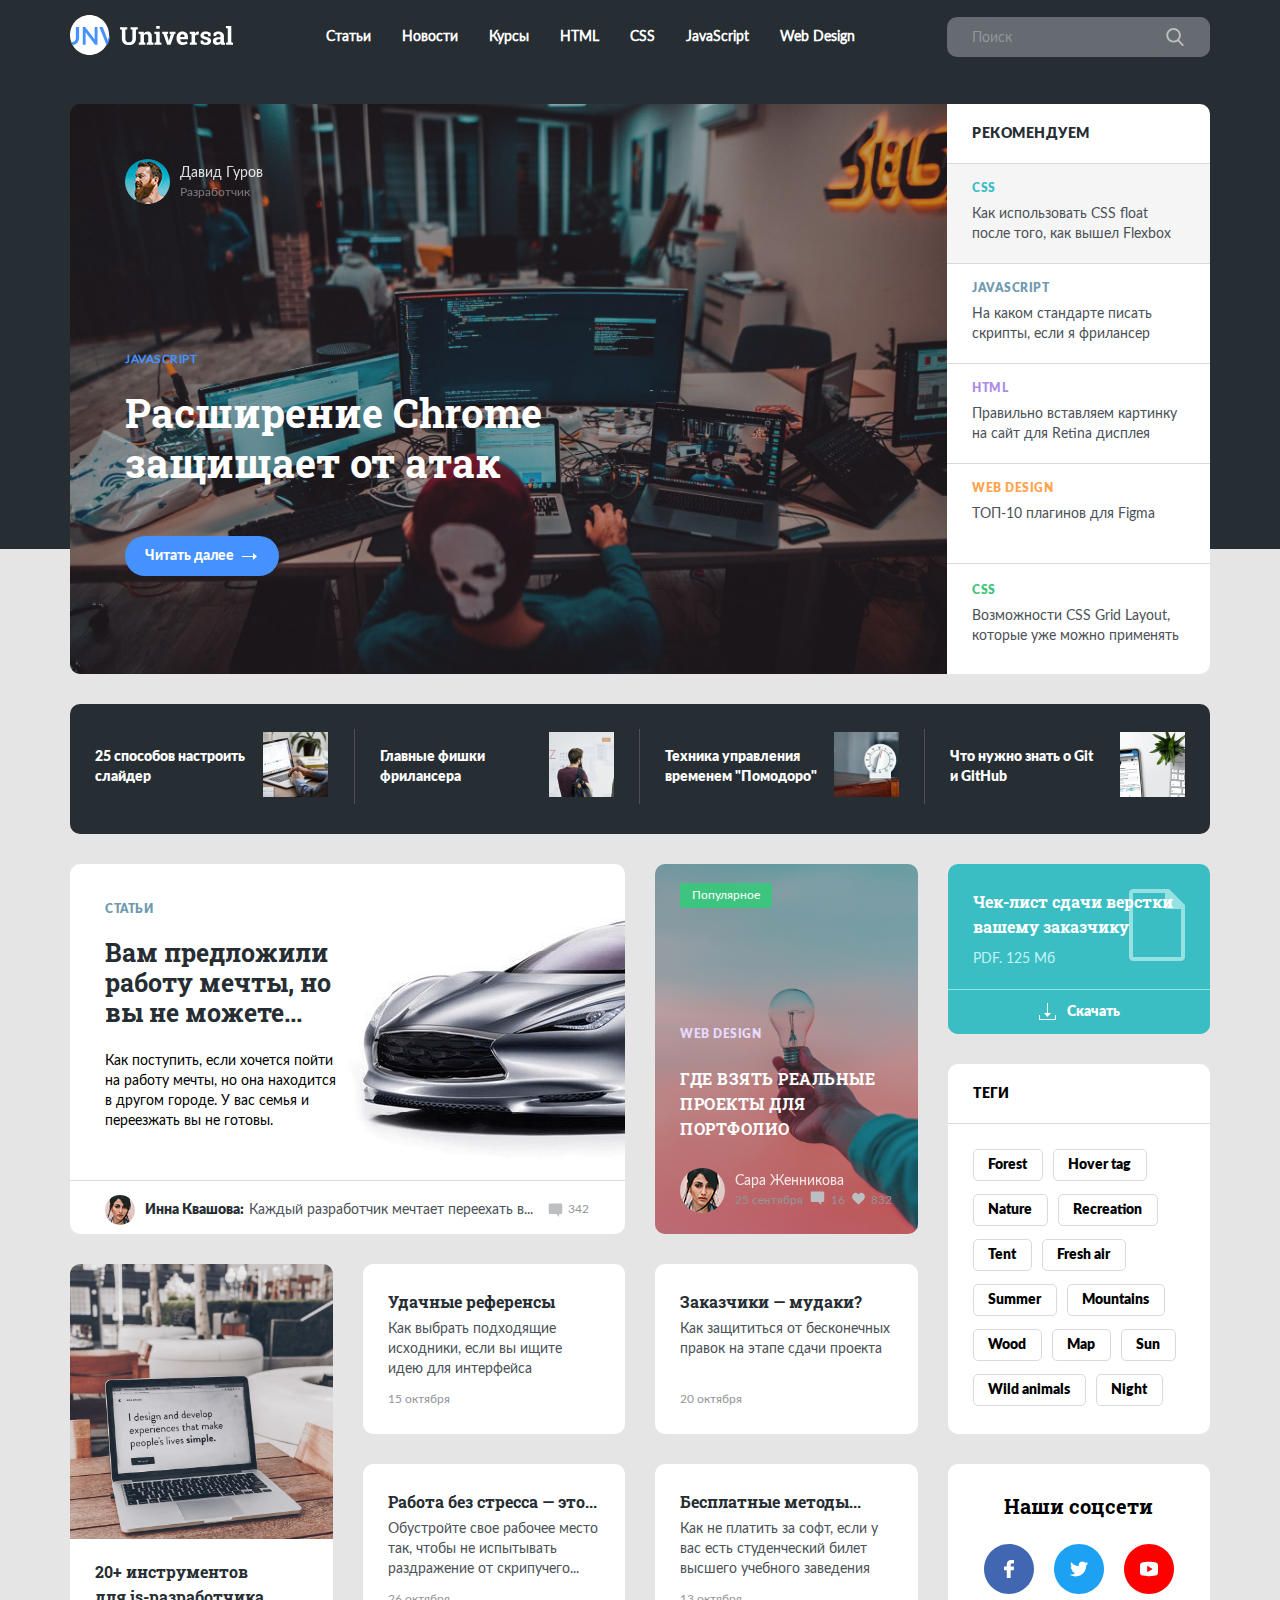
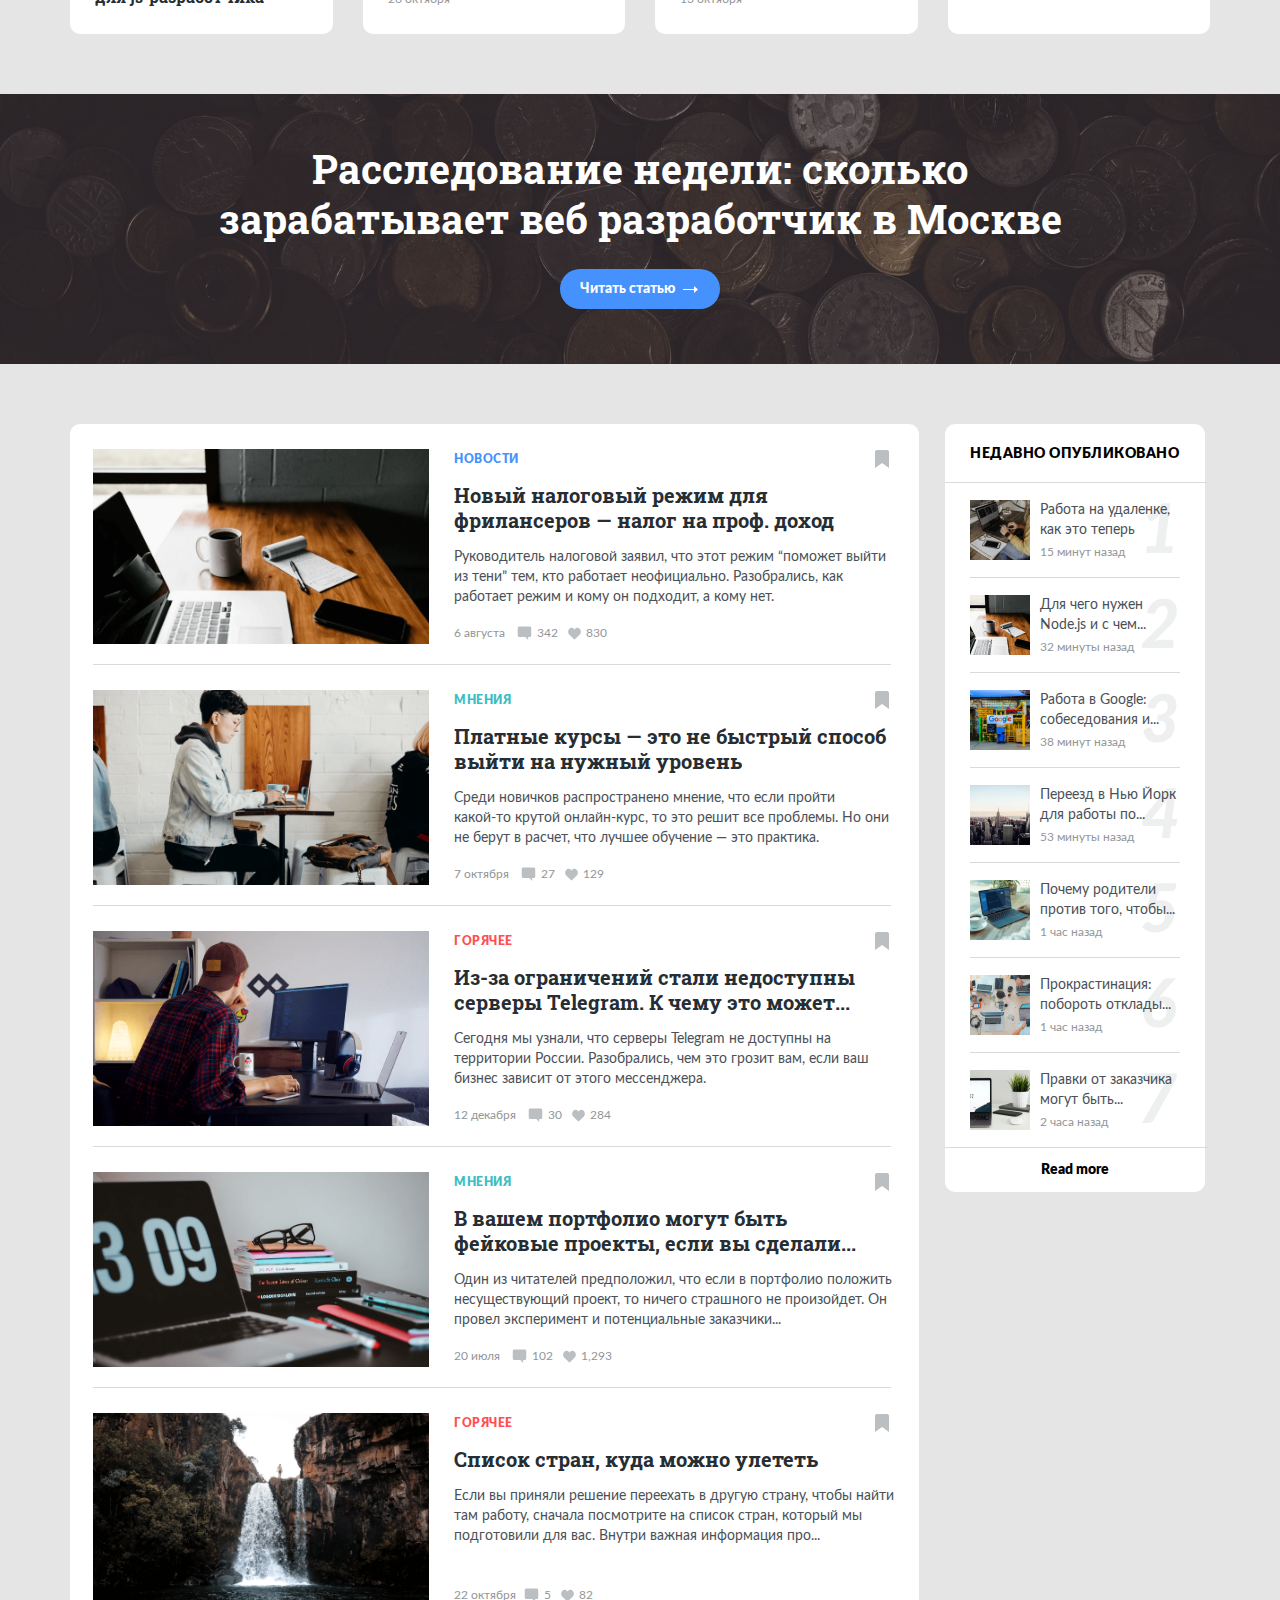
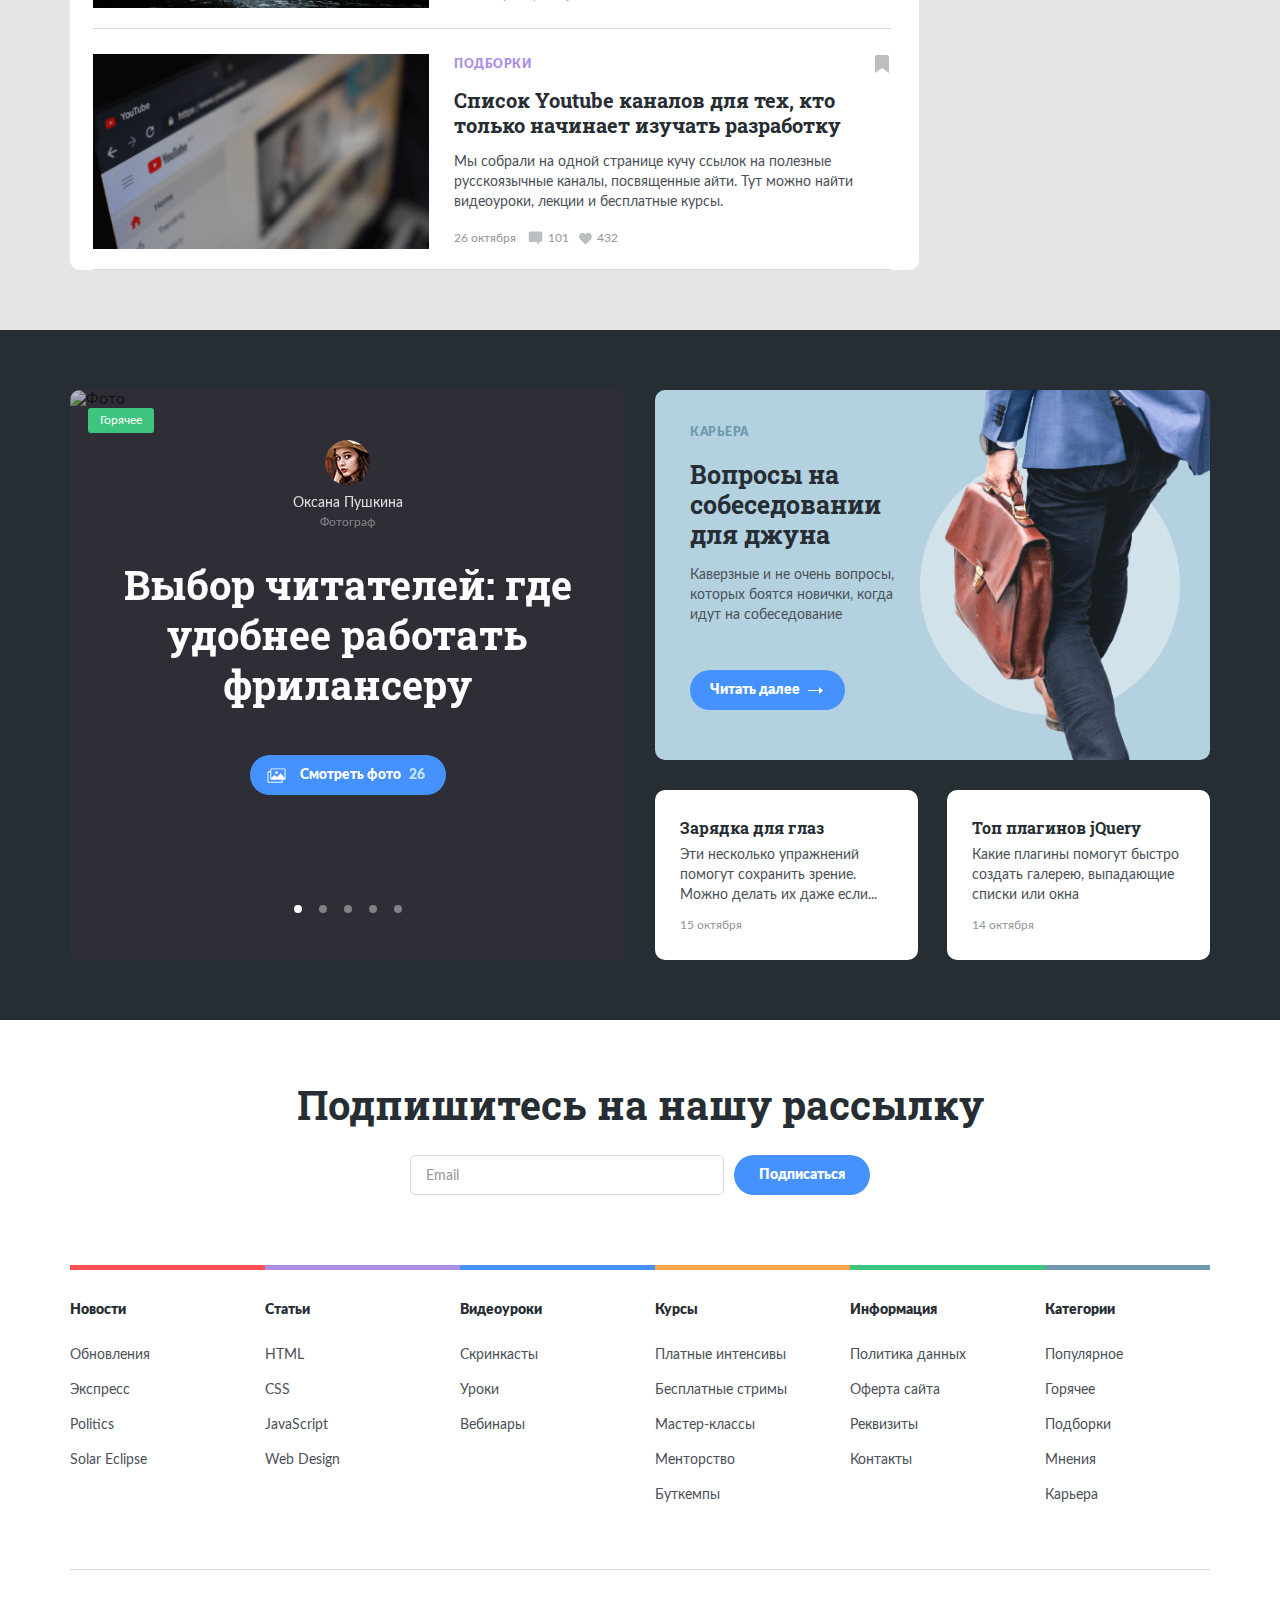
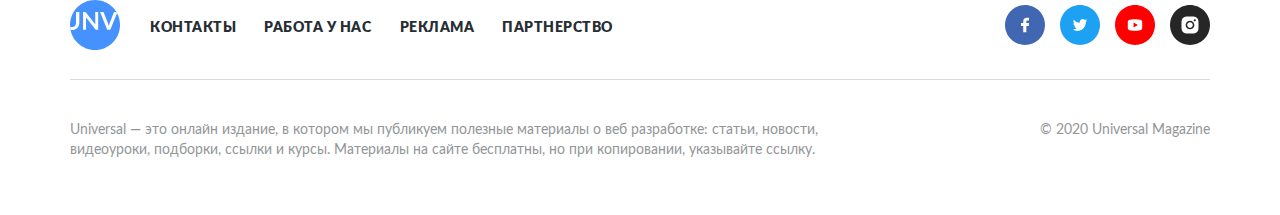
==== commit 1194f168: "refact: added links to card in articles section" ====
--- a/index.html
+++ b/index.html
@@ -219,7 +219,7 @@
       </div>
       <div class="articles-grid">
         <div class="dreamwork articles__card articles__card_dreamwork">
-          <a href="/universal/article.html" class="dreamwork__card-link">
+          <a href="/universal/article.html" class="dreamwork__card-link"></a>
             <div class="dreamwork__text">
               <span class="dreamwork__subtitle">Статьи</span>
               <h2 class="dreamwork__title">Вам предложили работу мечты, но вы не можете...</h2>
@@ -227,7 +227,6 @@
                 в&nbsp;другом городе. У вас семья и переезжать вы не
                 готовы.</p>
             </div>
-          </a>
           
             <a href="/universal/article.html#comments" class="dreamwork__wrapper">
               <img src="img/articles/user-img.png" alt="Аватар пользователя" class="dreamwork__avatar">
@@ -251,12 +250,11 @@
           
         </div>
         <div class="web-design articles__card articles__card_web-design">
-          <a href="/universal/article.html" class="web-design__card-link">
+          <a href="/universal/article.html" class="web-design__card-link"></a>
             <div class="web-design__text">
               <span class="web-design__subtitle">Web Design</span>
               <h2 class="web-design__title">Где взять реальные проекты для портфолио</h2>
             </div>
-          </a>
           <div class="web-design__wrapper">
             <img src="img/articles/user-img.png" alt="Аватар пользователя" class="web-design__avatar">
             <div class="web-design__link-text">
@@ -285,42 +283,40 @@
           <span class="web-design__label">Популярное</span>
         </div>
         <div class="tools articles__card articles__card_tools">
-          <a href="/universal/article.html" class="tools__link">
+          <a href="/universal/article.html" class="tools__link"></a>
             <img src="img/articles/tools-img.png" alt="Фото" class="tools__image">
             <h2 class="tools__title">20+ инструментов для js-разработчика</h2>
-          </a>
         </div>
         <div class="other-article articles__card articles__card_referens">
-          <a href="/universal/article.html" class="other-article__link">
+          <a href="/universal/article.html" class="other-article__link"></a>
             <h2 class="other-article__title">Удачные референсы</h2>
             <p class="other-article__description other-article__description_referens">Как выбрать подходящие исходники,
               если вы ищите идею для интерфейса</p>
-            </a>
             <time class="date other-article__date" datetime="2020-10-15">15 октября</time>
         </div>
         <div class="other-article articles__card articles__card_customers">
-          <a href="/universal/article.html" class="other-article__link">
+          <a href="/universal/article.html" class="other-article__link"></a>
             <h2 class="other-article__title">Заказчики — мудаки?</h2>
             <p class="other-article__description other-article__description_customers">Как защититься от бесконечных
               правок на этапе сдачи проекта</p>
-            </a>
+            
             <time class="date other-article__date" datetime="2020-10-20">20 октября</time>
         </div>
         <div class="other-article articles__card articles__card_work">
-          <a href="/universal/article.html" class="other-article__link">
+          <a href="/universal/article.html" class="other-article__link"></a>
             <h2 class="other-article__title">Работа без стресса — это...</h2>
             <p class="other-article__description">Обустройте свое рабочее место так, чтобы не испытывать раздражение от
               скрипучего...</p>
-            </a>
+            
             <time class="date other-article__date" datetime="2020-10-26">26 октября</time>
         </div>
         <div class="other-article articles__card articles__card_free">
-          <a href="/universal/article.html" class="other-article__link">
+          <a href="/universal/article.html" class="other-article__link"></a>
             <h2 class="other-article__title">Бесплатные методы...</h2>
             <p class="other-article__description other-article__description_free">Как не платить за софт, если у вас
               есть студенческий билет высшего
               учебного заведения</p>
-            </a>
+            
             <time class="date other-article__date" datetime="2020-10-13">13 октября</time>
         </div>
         <div class="download articles__card articles__card_download">
--- a/css/style.css
+++ b/css/style.css
@@ -634,6 +634,7 @@
   border-radius: 10px;
   background-color: #656B70;
   outline: none;
+  cursor: pointer;
 }
 
 .header-nav__button_light {
@@ -1154,8 +1155,11 @@
 }
 
 .dreamwork__card-link {
-  text-decoration: none;
-  color: #262D33;
+  position: absolute;
+  top: 0;
+  right: 0;
+  left: 0;
+  bottom: 0;
 }
 
 .dreamwork__text {
@@ -1202,12 +1206,14 @@
 }
 
 .dreamwork__wrapper {
+  position: relative;
   margin-top: 15px;
   display: flex;
   align-items: center;
   text-decoration: none;
   color: #4B5157;
   fill: #BCBFC2;
+  z-index: 99;
 }
 
 .dreamwork__wrapper:hover {
@@ -1272,19 +1278,17 @@
   height: 15px;
 }
 
-.div {
-  margin-top: 15px;
-  display: flex;
-  align-items: center;
-}
-
 .web-design {
+  position: relative;
   padding: 0 25px 25px 25px;
 }
 
 .web-design__card-link {
-  text-decoration: none;
-  color: #FFFFFF;
+  position: absolute;
+  top: 0;
+  left: 0;
+  right: 0;
+  bottom: 0;
 }
 
 .web-design__text {
@@ -1320,10 +1324,12 @@
 }
 
 .web-design__wrapper {
+  position: relative;
   display: flex;
   align-items: center;
   text-decoration: none;
   color: inherit;
+  z-index: 99;
 }
 
 .web-design__link {
@@ -1392,6 +1398,14 @@
   border-radius: 3px;
 }
 
+.tools {
+  position: relative;
+}
+
+.tools:hover {
+  background-color: #eeeeee;
+}
+
 .tools__image {
   width: 100%;
   height: 275px;
@@ -1412,12 +1426,20 @@
 }
 
 .tools__link {
-  text-decoration: none;
-  color: #262D33;
+  position: absolute;
+  top: 0;
+  left: 0;
+  right: 0;
+  bottom: 0;
 }
 
 .other-article {
+  position: relative;
   padding: 25px 25px 30px 25px;
+}
+
+.other-article:hover {
+  background-color: #eeeeee;
 }
 
 .other-article__title {
@@ -1432,8 +1454,11 @@
 }
 
 .other-article__link {
-  text-decoration: none;
-  color: inherit;
+  position: absolute;
+  right: 0;
+  left: 0;
+  bottom: 0;
+  top: 0;
 }
 
 .other-article__description {
@@ -3670,6 +3695,12 @@
   }
   .web-design__link:hover {
     color: #BCBFC2;
+  }
+  .tools:hover {
+    background-color: #fff;
+  }
+  .other-article:hover {
+    background-color: #fff;
   }
   .other-article__description_free {
     margin-bottom: 12px;
